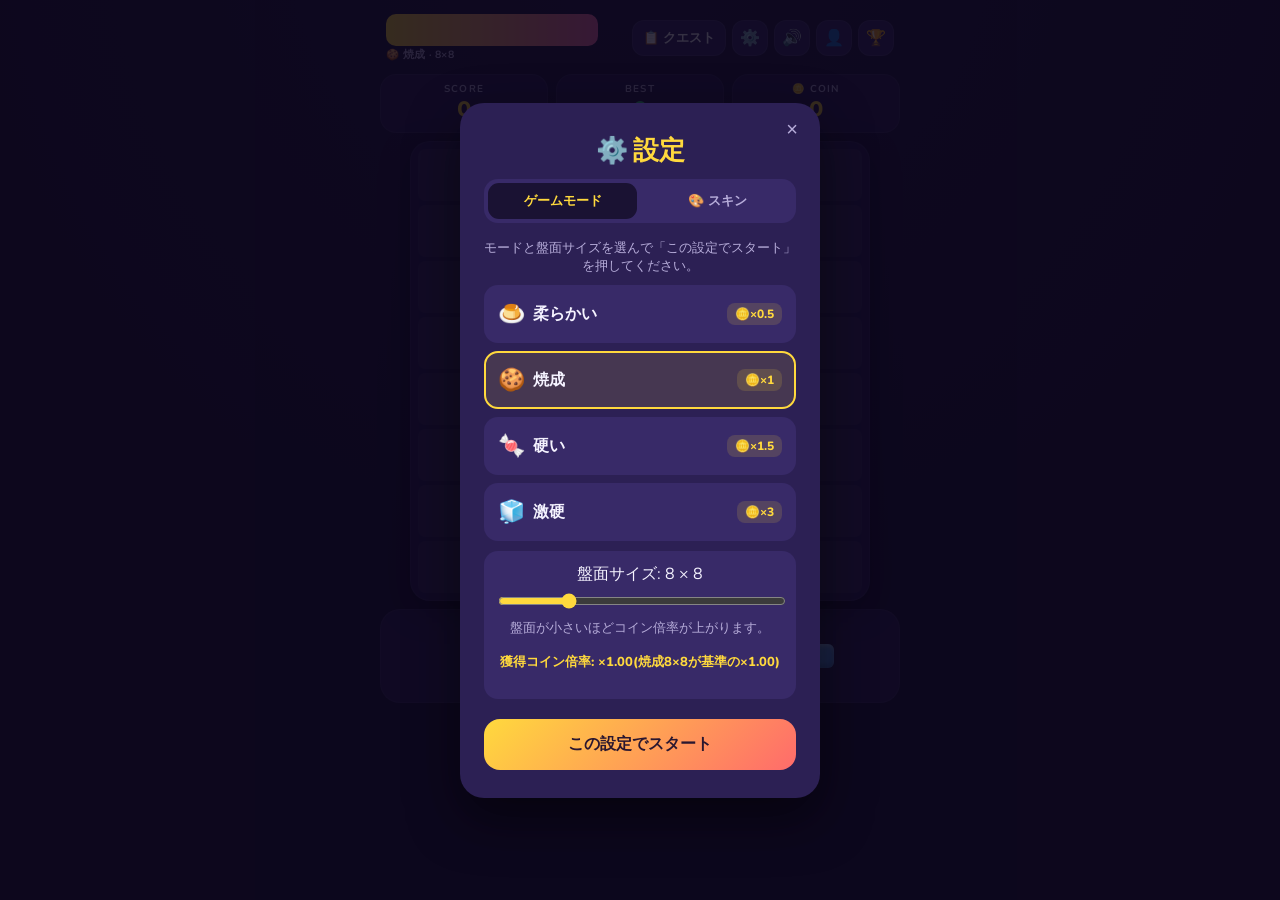
==== index.html @ 35b182c6 "Update index.html" ====
<!DOCTYPE html>
<html lang="ja">
<head>
<meta charset="UTF-8">
<meta name="viewport" content="width=device-width, initial-scale=1.0, maximum-scale=1.0, user-scalable=no, viewport-fit=cover">
<title>キャンディブラスト</title>
<link rel="preconnect" href="https://fonts.googleapis.com">
<link href="https://fonts.googleapis.com/css2?family=Baloo+2:wght@500;700;800&family=Nunito:wght@400;600;700;800&display=swap" rel="stylesheet">
<style>
  :root{
    --bg-deep:#1a1233; --bg-deep2:#241a45;
    --panel:#2c2054; --panel-light:#382a68;
    --gold:#FFD93D; --coral:#FF6B6B; --mint:#3DDC97;
    --blue:#4D96FF; --purple:#B18CFF; --pink:#FF6FB5; --lime:#C6E62D;
    --text:#F5F3FF; --text-dim:#B7ADDA;
  }
  *{box-sizing:border-box; -webkit-tap-highlight-color:transparent;}
  html,body{
    margin:0; padding:0; height:100%;
    background:radial-gradient(circle at 50% -10%, var(--bg-deep2), var(--bg-deep) 60%);
    font-family:'Nunito', sans-serif; color:var(--text);
    overflow:hidden; touch-action:none; user-select:none;
    touch-action: pan-x pan-y;
    -webkit-text-size-adjust: 100%;
  }
  img, canvas, video, iframe { max-width:100%; touch-action:none; }
  #app{ display:flex; flex-direction:column; align-items:center; height:100%; width:100%;
    padding: max(10px, env(safe-area-inset-top)) 12px max(10px, env(safe-area-inset-bottom)); gap:8px; }
  header{ width:100%; max-width:520px; display:flex; align-items:center; justify-content:space-between; padding:4px 6px; gap:8px; }
  /* ⭐ 戻るボタン縮小（クエストボタンと同じサイズ感） */
  .title{ 
    font-family:'Baloo 2', sans-serif; font-weight:800; font-size:clamp(14px, 3vw, 20px);
    background:linear-gradient(90deg, var(--gold), var(--pink)); 
    -webkit-background-clip:text; background-clip:text; color:transparent;
    cursor: pointer;
    padding: 2px 8px;
    border-radius: 10px;
    transition: background 0.2s ease;
    display: inline-flex;
    align-items: center;
    gap: 4px;
    line-height: 1.4;
  }
  .title:hover{ background:rgba(255,255,255,0.08); }
  .title::before{ content:"← "; font-size:0.8em; }
  .header-right{ display:flex; align-items:center; gap:6px; }
  .icon-btn{ width:36px;height:36px;border-radius:12px; background:var(--panel-light);
    border:1px solid rgba(255,255,255,0.08); display:flex;align-items:center;justify-content:center; font-size:16px; cursor:pointer; flex-shrink:0; }
  .pill-btn{ height:36px; border-radius:12px; background:var(--panel-light); border:1px solid rgba(255,255,255,0.08);
    display:flex; align-items:center; gap:5px; padding:0 10px; font-size:13px; font-weight:700; cursor:pointer; color:var(--text); white-space:nowrap; }

  .scoreboard{ width:100%; max-width:520px; display:flex; gap:8px; }
  .score-card{ flex:1; background:var(--panel); border-radius:16px; padding:7px 10px; text-align:center;
    border:1px solid rgba(255,255,255,0.06); }
  .score-card .label{ font-size:10px; letter-spacing:1.2px; color:var(--text-dim); font-weight:700; text-transform:uppercase; }
  .score-card .value{ font-family:'Baloo 2', sans-serif; font-size:clamp(18px,4.6vw,24px); font-weight:700; color:var(--gold); line-height:1.2; }
  .score-card.best .value{ color:var(--mint); }
  .score-card.coins .value{ color:var(--gold); }

  #board-wrap{ position:relative; width:min(90vw, 54vh, 460px); aspect-ratio:1/1; }
  #board{ position:relative; width:100%; height:100%; display:grid; grid-template-columns:repeat(8,1fr);
    grid-template-rows:repeat(8,1fr); gap:4px; background:var(--panel); border-radius:20px; padding:8px;
    box-shadow: 0 10px 30px rgba(0,0,0,0.35), inset 0 0 0 1px rgba(255,255,255,0.05); }
  .cell{ border-radius:7px; background:rgba(255,255,255,0.055); position:relative; transition:background 0.12s ease; }
  .cell.filled{ box-shadow: inset 0 3px 6px rgba(255,255,255,0.35), inset 0 -4px 8px rgba(0,0,0,0.25); }
  .cell.preview-ok{ background: rgba(61,220,151,0.35); }
  .cell.preview-bad{ background: rgba(255,107,107,0.35); }
  @keyframes popIn{ 0%{ transform:scale(0.5); opacity:0.4; } 60%{ transform:scale(1.08); opacity:1; } 100%{ transform:scale(1); } }
  .cell.just-placed{ animation:popIn 0.18s ease-out; }
  @keyframes clearFlash{ 0%{ filter:brightness(1); transform:scale(1); opacity:1; } 40%{ filter:brightness(2.2); transform:scale(1.12); }
    100%{ filter:brightness(2.2); transform:scale(0.2); opacity:0; } }
  .cell.clearing{ animation:clearFlash 0.38s ease-in forwards; z-index:5; }

  #tray{ width:100%; max-width:520px; display:flex; justify-content:space-between; align-items:center; gap:6px;
    background:var(--panel); border-radius:20px; padding:10px; min-height:90px; box-shadow: inset 0 0 0 1px rgba(255,255,255,0.05); }
  .tray-slot{ flex:1; display:flex; align-items:center; justify-content:center; min-height:74px; border-radius:14px; position:relative; }
  .tray-slot.dragging-source{ opacity:0.15; }
  .piece-grid{ display:grid; gap:3px; pointer-events:none; }
  .piece-cell{ border-radius:6px; box-shadow: inset 0 2px 4px rgba(255,255,255,0.4), inset 0 -3px 5px rgba(0,0,0,0.2); }
  .piece-cell.empty{ visibility:hidden; }

  #ghost{ position:fixed; left:0; top:0; display:grid; gap:4px; pointer-events:none; z-index:999;
    filter:drop-shadow(0 10px 16px rgba(0,0,0,0.45)); }
  .ghost-cell{ border-radius:7px; box-shadow: inset 0 3px 6px rgba(255,255,255,0.4), inset 0 -4px 8px rgba(0,0,0,0.25); }
  .ghost-cell.empty{ visibility:hidden; }

  .combo-text{ position:absolute; left:50%; top:38%; transform:translate(-50%,-50%) scale(0.4);
    font-family:'Baloo 2', sans-serif; font-weight:800; font-size:clamp(20px,6.5vw,34px); color:var(--gold);
    text-shadow:0 0 12px rgba(255,217,61,0.8), 0 3px 0 rgba(0,0,0,0.35); opacity:0; z-index:20; white-space:nowrap; pointer-events:none; text-align:center; }
  @keyframes comboPop{ 0%{ opacity:0; transform:translate(-50%,-50%) scale(0.4) rotate(-4deg); }
    25%{ opacity:1; transform:translate(-50%,-50%) scale(1.15) rotate(2deg); }
    70%{ opacity:1; transform:translate(-50%,-60%) scale(1.0) rotate(0deg); }
    100%{ opacity:0; transform:translate(-50%,-90%) scale(0.9) rotate(0deg); } }
  .combo-text.show{ animation:comboPop 0.9s ease-out forwards; }

  .coin-float{ position:fixed; font-family:'Baloo 2',sans-serif; font-weight:700; color:var(--gold); font-size:18px;
    z-index:40; pointer-events:none; text-shadow:0 2px 4px rgba(0,0,0,0.4); }
  @keyframes coinFloat{ 0%{ opacity:1; transform:translateY(0);} 100%{ opacity:0; transform:translateY(-46px);} }

  .confetti{ position:fixed; width:8px; height:8px; border-radius:2px; pointer-events:none; z-index:30; }
  @keyframes confettiBurst{ to{ transform: translate(var(--dx), var(--dy)) rotate(var(--rot)); opacity:0; } }

  #overlay, #modalOverlay{ position:fixed; inset:0; background:rgba(10,6,25,0.82); display:none; align-items:center; justify-content:center; z-index:200; padding:16px; }
  #overlay.show, #modalOverlay.show{ display:flex; }
  .panel-box{ background:var(--panel); border-radius:24px; padding:28px 24px; text-align:center; width:min(90vw, 360px);
    box-shadow:0 20px 50px rgba(0,0,0,0.5); max-height:88vh; overflow-y:auto; }
  .panel-box h2{ font-family:'Baloo 2', sans-serif; font-size:26px; margin:0 0 6px; color:var(--coral); }
  .panel-box .final-score{ font-family:'Baloo 2', sans-serif; font-size:40px; color:var(--gold); margin:8px 0; }
  .panel-box .sub{ color:var(--text-dim); font-size:13px; margin-bottom:16px; }
  .primary-btn{ background:linear-gradient(135deg, var(--gold), var(--coral)); border:none; border-radius:16px;
    padding:13px 26px; font-family:'Baloo 2', sans-serif; font-weight:700; font-size:16px; color:#2a1730; cursor:pointer; width:100%; margin-top:6px; }
  .ghost-btn{ background:transparent; border:1px solid rgba(255,255,255,0.15); border-radius:16px; padding:11px 20px;
    font-weight:700; font-size:14px; color:var(--text); cursor:pointer; width:100%; margin-top:8px; }

  .tab-row{ display:flex; gap:6px; margin-bottom:16px; background:var(--panel-light); border-radius:14px; padding:4px; flex-wrap:wrap; }
  .tab-btn{ flex:1; border:none; background:transparent; color:var(--text-dim); font-weight:700; font-size:13px;
    padding:9px 4px; border-radius:11px; cursor:pointer; min-width:50px; }
  .tab-btn.active{ background:var(--bg-deep); color:var(--gold); }
  .auth-form{ display:none; flex-direction:column; gap:10px; text-align:left; }
  .auth-form.active{ display:flex; }
  .auth-form label{ font-size:12px; color:var(--text-dim); font-weight:700; }
  .auth-form input{ width:100%; padding:11px 12px; border-radius:12px; border:1px solid rgba(255,255,255,0.12);
    background:var(--bg-deep2); color:var(--text); font-size:15px; font-family:'Nunito',sans-serif; }
  .auth-form input:focus{ outline:2px solid var(--gold); }
  .auth-msg{ font-size:12.5px; min-height:16px; margin-top:2px; }
  .auth-msg.error{ color:var(--coral); }
  .auth-msg.ok{ color:var(--mint); }
  .close-x{ position:absolute; top:14px; right:16px; font-size:20px; color:var(--text-dim); cursor:pointer; background:none; border:none; }

  .quest-item{ background:var(--panel-light); border-radius:14px; padding:12px; text-align:left; margin-bottom:10px; }
  .quest-item .qtitle{ font-weight:700; font-size:14px; margin-bottom:6px; }
  .quest-bar-bg{ background:rgba(255,255,255,0.1); border-radius:8px; height:8px; overflow:hidden; margin-bottom:8px; }
  .quest-bar-fill{ background:linear-gradient(90deg, var(--mint), var(--lime)); height:100%; border-radius:8px; transition:width 0.3s ease; }
  .quest-foot{ display:flex; justify-content:space-between; align-items:center; font-size:12px; color:var(--text-dim); }
  .claim-btn{ background:var(--gold); border:none; border-radius:10px; padding:6px 12px; font-weight:800; font-size:12px; color:#2a1730; cursor:pointer; }
  .claim-btn:disabled{ background:rgba(255,255,255,0.15); color:var(--text-dim); cursor:default; }

  .title-wrap{ display:flex; flex-direction:column; gap:1px; }
  .mode-badge{ font-size:10.5px; color:var(--text-dim); font-weight:700; letter-spacing:0.3px; }

  .mode-card{ background:var(--panel-light); border-radius:14px; padding:12px; margin-bottom:8px; text-align:left;
    cursor:pointer; border:2px solid transparent; transition:border-color 0.15s ease, background 0.15s ease; }
  .mode-card.selected{ border-color:var(--gold); background:rgba(255,217,61,0.12); }
  .mode-card-head{ display:flex; align-items:center; gap:8px; font-weight:800; font-size:16px; }
  .mode-emoji{ font-size:22px; }
  .coin-tag{ margin-left:auto; font-size:12px; font-weight:800; color:var(--gold); background:rgba(255,217,61,0.14);
    border-radius:8px; padding:3px 8px; }
  .size-row{ background:var(--panel-light); border-radius:14px; padding:12px; margin:10px 0 14px; }
  .size-row input[type=range]{ width:100%; accent-color:var(--gold); margin-top:6px; }
  .size-row input[type=range]:disabled{ opacity:0.4; }

  .skin-swatches{ display:flex; gap:5px; }
  .swatch{ width:20px; height:20px; border-radius:50%; box-shadow: inset 0 2px 3px rgba(255,255,255,0.4), inset 0 -2px 3px rgba(0,0,0,0.2); }

  .admin-setting-item {
    background: var(--panel-light);
    border-radius: 14px;
    padding: 12px;
    margin-bottom: 10px;
    text-align: left;
  }
  .admin-setting-item .label-row {
    display: flex;
    justify-content: space-between;
    align-items: center;
    margin-bottom: 6px;
  }
  .admin-setting-item .label-row span {
    font-weight: 700;
    font-size: 14px;
  }
  .admin-setting-item input[type="number"] {
    width: 100%;
    padding: 8px 12px;
    border-radius: 10px;
    border: 1px solid rgba(255,255,255,0.12);
    background: var(--bg-deep2);
    color: var(--text);
    font-size: 15px;
    font-family: 'Nunito', sans-serif;
    margin-bottom: 6px;
  }
  .admin-setting-item input[type="number"]:focus {
    outline: 2px solid var(--gold);
  }
  .admin-setting-item input[type="text"] {
    width: 100%;
    padding: 8px 12px;
    border-radius: 10px;
    border: 1px solid rgba(255,255,255,0.12);
    background: var(--bg-deep2);
    color: var(--text);
    font-size: 14px;
    font-family: 'Nunito', sans-serif;
    margin-bottom: 6px;
  }
  .admin-setting-item input[type="text"]:focus {
    outline: 2px solid var(--gold);
  }
  .toggle-switch {
    position: relative;
    width: 48px;
    height: 28px;
    background: rgba(255,255,255,0.15);
    border-radius: 14px;
    cursor: pointer;
    transition: background 0.3s ease;
    flex-shrink: 0;
  }
  .toggle-switch.active {
    background: var(--gold);
  }
  .toggle-switch .knob {
    position: absolute;
    top: 3px;
    left: 3px;
    width: 22px;
    height: 22px;
    background: white;
    border-radius: 50%;
    transition: transform 0.3s ease;
    box-shadow: 0 2px 4px rgba(0,0,0,0.3);
  }
  .toggle-switch.active .knob {
    transform: translateX(20px);
  }
  .block-grid-preview {
    display: grid;
    gap: 2px;
    margin-top: 4px;
  }
  .block-grid-preview .block-cell {
    aspect-ratio: 1/1;
    border-radius: 3px;
    background: var(--gold);
  }
  .block-grid-preview .block-cell.empty {
    background: transparent;
  }
  .cmd-output {
    background: var(--bg-deep2);
    border-radius: 10px;
    padding: 10px;
    margin-top: 6px;
    font-size: 13px;
    max-height: 120px;
    overflow-y: auto;
    white-space: pre-wrap;
    color: var(--text-dim);
    border: 1px solid rgba(255,255,255,0.05);
  }
  .cmd-output .success { color: var(--mint); }
  .cmd-output .error { color: var(--coral); }
  .cmd-output .info { color: var(--gold); }
  .ranking-tab-content { display: none; }
  .ranking-tab-content.active { display: block; }
</style>
</head>
<body>
<div id="app">
  <header>
    <div class="title-wrap">
      <div class="title" id="backButton">キャンディブラスト</div>
      <div class="mode-badge" id="modeBadge"></div>
    </div>
    <div class="header-right">
      <div class="pill-btn" id="questBtn">📋 クエスト</div>
      <div class="icon-btn" id="settingsBtn" title="モード・スキン設定">⚙️</div>
      <div class="icon-btn" id="soundBtn">🔊</div>
      <div class="icon-btn" id="accountBtn">👤</div>
      <div class="icon-btn" id="rankingBtn" title="ランキング">🏆</div>
      <div class="icon-btn" id="adminPanelBtn" title="管理者パネル" style="display:none;">🔧</div>
    </div>
  </header>

  <div class="scoreboard">
    <div class="score-card"><div class="label">score</div><div class="value" id="scoreVal">0</div></div>
    <div class="score-card best"><div class="label">best</div><div class="value" id="bestVal">0</div></div>
    <div class="score-card coins"><div class="label">🪙 coin</div><div class="value" id="coinVal">0</div></div>
  </div>

  <div id="board-wrap">
    <div id="board"></div>
    <div class="combo-text" id="comboText"></div>
  </div>

  <div id="tray"></div>
</div>

<div id="ghost" style="display:none;"></div>

<div id="overlay">
  <div class="panel-box">
    <h2>🔥 ゲームオーバー</h2>
    <div class="final-score" id="finalScore">0</div>
    <div class="sub" id="newBestNote">お疲れさまでした！</div>
    <div class="sub" id="coinEarnedNote" style="color:var(--gold); font-weight:700;"></div>
    <button class="primary-btn" id="restartBtn">もう一度</button>
  </div>
</div>

<div id="modalOverlay">
  <div class="panel-box" id="modalBox" style="position:relative;">
    <button class="close-x" id="modalClose">×</button>
    <div id="modalContent"></div>
  </div>
</div>

<script>
(function(){
  // ===================== 設定 =====================
  const API_BASE_URL = 'https://candyblast-server.onrender.com';

  // ===================== ズーム無効化 =====================
  document.addEventListener('gesturestart', function(e) { e.preventDefault(); });
  document.addEventListener('gesturechange', function(e) { e.preventDefault(); });
  document.addEventListener('gestureend', function(e) { e.preventDefault(); });

  // ===================== 戻るボタン（サイズはCSSで調整済み） =====================
  document.getElementById('backButton').addEventListener('click', function(e) {
    e.preventDefault();
    if (confirm('本当に戻りますか？\nゲームの進行は保存されません。')) {
      window.location.href = 'https://my-link-portal.onrender.com';
    }
  });

  // ===================== ゲーム本体 =====================
  let SIZE = 8;
  const COLORS = [
    {bg:'linear-gradient(135deg,#FF8B8B,#FF6B6B)'},
    {bg:'linear-gradient(135deg,#5FE3B3,#3DDC97)'},
    {bg:'linear-gradient(135deg,#6FB0FF,#4D96FF)'},
    {bg:'linear-gradient(135deg,#C9A8FF,#B18CFF)'},
    {bg:'linear-gradient(135deg,#FF95C9,#FF6FB5)'},
    {bg:'linear-gradient(135deg,#E1F065,#C6E62D)'},
    {bg:'linear-gradient(135deg,#FFE270,#FFD93D)'}
  ];

  const MODES = {
    soft:    { label:'柔らかい', emoji:'🍮' },
    baked:   { label:'焼成',     emoji:'🍪' },
    hard:    { label:'硬い',     emoji:'🍬' },
    extreme: { label:'激硬',     emoji:'🧊' }
  };
  let currentMode = 'baked';

  const MODE_COIN_MULT = { soft:0.5, baked:1.0, hard:1.5, extreme:3.0 };
  function sizeCoinMult(size){ return 8 / size; }
  function coinMultiplier(mode, size){
    const m = mode || currentMode, s = (m==='extreme') ? 8 : (size || SIZE);
    return MODE_COIN_MULT[m] * sizeCoinMult(s);
  }

  // ===================== スキン =====================
  const SKINS = [
    { id:'default', name:'ミッドナイトキャンディ', price:0, desc:'定番のパープル×ゴールドの夜空テーマ。',
      vars:{ '--bg-deep':'#1a1233','--bg-deep2':'#241a45','--panel':'#2c2054','--panel-light':'#382a68',
        '--gold':'#FFD93D','--coral':'#FF6B6B','--mint':'#3DDC97','--blue':'#4D96FF','--purple':'#B18CFF',
        '--pink':'#FF6FB5','--lime':'#C6E62D','--text':'#F5F3FF','--text-dim':'#B7ADDA' },
      titleGrad:'linear-gradient(90deg, #FFD93D, #FF6FB5)',
      colors:[
        {bg:'linear-gradient(135deg,#FF8B8B,#FF6B6B)'},{bg:'linear-gradient(135deg,#5FE3B3,#3DDC97)'},
        {bg:'linear-gradient(135deg,#6FB0FF,#4D96FF)'},{bg:'linear-gradient(135deg,#C9A8FF,#B18CFF)'},
        {bg:'linear-gradient(135deg,#FF95C9,#FF6FB5)'},{bg:'linear-gradient(135deg,#E1F065,#C6E62D)'},
        {bg:'linear-gradient(135deg,#FFE270,#FFD93D)'}
      ] },
    { id:'sunset', name:'サンセットソーダ', price:150, desc:'夕焼けとクリームソーダの暖色パレット。',
      vars:{ '--bg-deep':'#2b1024','--bg-deep2':'#4a1730','--panel':'#5c2038','--panel-light':'#742a44',
        '--gold':'#FFB74D','--coral':'#FF6B4A','--mint':'#FFD97D','--blue':'#FF8F6B','--purple':'#FF9AA8',
        '--pink':'#FF5E8E','--lime':'#FFDD6B','--text':'#FFF3E8','--text-dim':'#E3AFAF' },
      titleGrad:'linear-gradient(90deg,#FFB74D,#FF5E8E)',
      colors:[
        {bg:'linear-gradient(135deg,#FFB199,#FF7B54)'},{bg:'linear-gradient(135deg,#FFD97D,#FFB74D)'},
        {bg:'linear-gradient(135deg,#FF9AA8,#FF5E8E)'},{bg:'linear-gradient(135deg,#FFCF6B,#FF9A3C)'},
        {bg:'linear-gradient(135deg,#FF8AAE,#E8497A)'},{bg:'linear-gradient(135deg,#FFE29A,#FFC15E)'},
        {bg:'linear-gradient(135deg,#FF7E67,#E8503A)'}
      ] },
    { id:'ocean', name:'ディープオーシャン', price:200, desc:'深海の静けさをまとったブルー×ティール。',
      vars:{ '--bg-deep':'#07161f','--bg-deep2':'#0c2733','--panel':'#123444','--panel-light':'#1a4557',
        '--gold':'#4DE0E0','--coral':'#FF8A65','--mint':'#3DDCC0','--blue':'#4DA6FF','--purple':'#6FA8DC',
        '--pink':'#5FC9E8','--lime':'#7FE0C6','--text':'#EAFBFF','--text-dim':'#8FC4D6' },
      titleGrad:'linear-gradient(90deg,#4DE0E0,#4DA6FF)',
      colors:[
        {bg:'linear-gradient(135deg,#6FE3D8,#3DDCC0)'},{bg:'linear-gradient(135deg,#6FB0FF,#3E7EDB)'},
        {bg:'linear-gradient(135deg,#7FE0C6,#39B893)'},{bg:'linear-gradient(135deg,#8FD3FF,#4DA6FF)'},
        {bg:'linear-gradient(135deg,#5FC9E8,#2E9BC2)'},{bg:'linear-gradient(135deg,#4DE0E0,#20B2B2)'},
        {bg:'linear-gradient(135deg,#A0F0E6,#5FD6C4)'}
      ] },
    { id:'neon', name:'ネオンナイト', price:300, desc:'漆黒に浮かぶ蛍光カラーのサイバーテーマ。',
      vars:{ '--bg-deep':'#08060f','--bg-deep2':'#120a24','--panel':'#1c1030','--panel-light':'#28163f',
        '--gold':'#F5FF3D','--coral':'#FF3DBB','--mint':'#3DFFD5','--blue':'#3DAFFF','--purple':'#B93DFF',
        '--pink':'#FF3DBB','--lime':'#C6FF3D','--text':'#F2F0FF','--text-dim':'#9C8FCC' },
      titleGrad:'linear-gradient(90deg,#F5FF3D,#FF3DBB)',
      colors:[
        {bg:'linear-gradient(135deg,#FF6DD9,#FF3DBB)'},{bg:'linear-gradient(135deg,#5DFFE0,#3DFFD5)'},
        {bg:'linear-gradient(135deg,#6DC3FF,#3DAFFF)'},{bg:'linear-gradient(135deg,#CE7DFF,#B93DFF)'},
        {bg:'linear-gradient(135deg,#FF7DCF,#FF3DBB)'},{bg:'linear-gradient(135deg,#E0FF6D,#C6FF3D)'},
        {bg:'linear-gradient(135deg,#FBFF6D,#F5FF3D)'}
      ] },
    { id:'sakura', name:'さくらパステル', price:250, desc:'春の花びらのようなやわらかいピンク×白。',
      vars:{ '--bg-deep':'#2a1a22','--bg-deep2':'#3d2530','--panel':'#4a2c3a','--panel-light':'#5c3849',
        '--gold':'#FFC1CC','--coral':'#FF9EB5','--mint':'#C8F0DD','--blue':'#B8D8F0','--purple':'#D9C1EA',
        '--pink':'#FFB3D1','--lime':'#E8F0B8','--text':'#FFF6F8','--text-dim':'#D9AFC0' },
      titleGrad:'linear-gradient(90deg,#FFC1CC,#D9C1EA)',
      colors:[
        {bg:'linear-gradient(135deg,#FFD1DC,#FF9EB5)'},{bg:'linear-gradient(135deg,#D6F5E3,#C8F0DD)'},
        {bg:'linear-gradient(135deg,#D2E7FA,#B8D8F0)'},{bg:'linear-gradient(135deg,#E9D8F5,#D9C1EA)'},
        {bg:'linear-gradient(135deg,#FFC7E0,#FFB3D1)'},{bg:'linear-gradient(135deg,#F1F5C6,#E8F0B8)'},
        {bg:'linear-gradient(135deg,#FFE3EA,#FFC1CC)'}
      ] },
    { id:'goldlux', name:'ゴールドラグジュアリー', price:500, desc:'漆黒とゴールドの高級ジュエリーテーマ。',
      vars:{ '--bg-deep':'#0a0a0a','--bg-deep2':'#161412','--panel':'#211c16','--panel-light':'#332b1f',
        '--gold':'#F5D57A','--coral':'#E8A33D','--mint':'#D4B26A','--blue':'#C9A24A','--purple':'#B8934A',
        '--pink':'#F0C97A','--lime':'#E0C05A','--text':'#FBF3E0','--text-dim':'#B8A582' },
      titleGrad:'linear-gradient(90deg,#F5D57A,#E8A33D)',
      colors:[
        {bg:'linear-gradient(135deg,#F5D57A,#D4A94A)'},{bg:'linear-gradient(135deg,#F0C060,#D89B2E)'},
        {bg:'linear-gradient(135deg,#E8B84A,#C79430)'},{bg:'linear-gradient(135deg,#F5E0A0,#E0BA5A)'},
        {bg:'linear-gradient(135deg,#D9A94E,#B8873A)'},{bg:'linear-gradient(135deg,#F0D890,#DDB758)'},
        {bg:'linear-gradient(135deg,#EFCB74,#C99A3E)'}
      ] }
  ];
  let ownedSkins = ['default'];
  let equippedSkin = 'default';

  const SHAPES = [
    [[0,0]],[[0,0]],
    [[0,0],[0,1]],[[0,0],[0,1]],
    [[0,0],[1,0]],[[0,0],[1,0]],
    [[0,0],[0,1],[0,2]],[[0,0],[1,0],[2,0]],
    [[0,0],[1,0],[1,1]],[[0,0],[0,1],[1,0]],[[0,0],[0,1],[1,1]],[[0,1],[1,0],[1,1]],
    [[0,0],[0,1],[0,2],[0,3]],[[0,0],[1,0],[2,0],[3,0]],
    [[0,0],[0,1],[1,0],[1,1]],[[0,0],[0,1],[1,0],[1,1]],
    [[0,0],[0,1],[0,2],[1,1]],[[1,0],[1,1],[1,2],[0,1]],
    [[0,0],[1,0],[2,0],[1,1]],[[0,1],[1,1],[2,1],[1,0]],
    [[0,0],[1,0],[2,0],[2,1]],[[0,1],[1,1],[2,1],[2,0]],
    [[0,1],[0,2],[1,0],[1,1]],[[0,0],[0,1],[1,1],[1,2]],
    [[0,1],[1,0],[1,1],[1,2],[2,1]],
    [[0,0],[0,1],[0,2],[0,3],[0,4]],[[0,0],[1,0],[2,0],[3,0],[4,0]],
    [[0,0],[0,1],[0,2],[1,0],[1,1],[1,2],[2,0],[2,1],[2,2]]
  ];

  const boardEl = document.getElementById('board');
  const trayEl = document.getElementById('tray');
  const ghostEl = document.getElementById('ghost');
  const scoreValEl = document.getElementById('scoreVal');
  const bestValEl = document.getElementById('bestVal');
  const coinValEl = document.getElementById('coinVal');
  const comboTextEl = document.getElementById('comboText');
  const overlayEl = document.getElementById('overlay');
  const finalScoreEl = document.getElementById('finalScore');
  const newBestNoteEl = document.getElementById('newBestNote');
  const coinEarnedNoteEl = document.getElementById('coinEarnedNote');
  const restartBtn = document.getElementById('restartBtn');
  const soundBtn = document.getElementById('soundBtn');
  const questBtn = document.getElementById('questBtn');
  const settingsBtn = document.getElementById('settingsBtn');
  const modeBadgeEl = document.getElementById('modeBadge');
  const accountBtn = document.getElementById('accountBtn');
  const rankingBtn = document.getElementById('rankingBtn');
  const adminPanelBtn = document.getElementById('adminPanelBtn');
  const modalOverlay = document.getElementById('modalOverlay');
  const modalContent = document.getElementById('modalContent');
  const modalClose = document.getElementById('modalClose');

  let board = [], cellEls = [], tray = [];
  let score = 0, best = 0, coins = 0, streak = 0, noClearStreak = 0;
  let soundOn = true;
  let dragState = null;

  let adminDisabledBlocks = [];
  let adminSafetyMode = false;

  const DAILY_STATS_DEFAULT = { linesCleared:0, piecesPlaced:0, combos:0, gamesPlayed:0, scoreEarned:0,
    bestSingleGameScore:0, tripleClearCount:0, maxComboStreak:0, hardModeGamesPlayed:0, maxNoClearStreak:0, bigPiecesPlaced:0 };
  let dailyStats = { date:'', ...DAILY_STATS_DEFAULT };
  let quests = [];

  let pendingMode = currentMode, pendingSize = SIZE;
  let authToken = null;
  let currentUserId = null;

  const STORAGE_BEST = 'candyblast-highscore';
  const STORAGE_COINS = 'candyblast-coins';
  const STORAGE_QUESTS = 'candyblast-quests-v1';
  const STORAGE_SETTINGS = 'candyblast-settings-v1';
  const STORAGE_SKINS = 'candyblast-skins-v1';

  // ===================== ランキング用（モード別） =====================
  const RANKING_MODES = ['baked', 'hard', 'extreme', 'soft'];
  const RANKING_MODE_LABELS = {
    baked: '🍪 焼成',
    hard: '🍬 硬い',
    extreme: '🧊 激硬',
    soft: '🍮 柔らかい'
  };
  let currentRankingMode = 'baked';

  function boardIndex(r,c){ return r*SIZE+c; }
  function todayKey(){ return new Date().toISOString().slice(0,10); }

  // ===================== ボード初期化 =====================
  function initBoard(){
    boardEl.innerHTML = ''; board = []; cellEls = [];
    const gap = SIZE<=8 ? 4 : (SIZE<=12 ? 3 : 2);
    const radius = SIZE<=8 ? 7 : (SIZE<=12 ? 5 : 3);
    boardEl.style.gridTemplateColumns = `repeat(${SIZE},1fr)`;
    boardEl.style.gridTemplateRows = `repeat(${SIZE},1fr)`;
    boardEl.style.gap = gap+'px';
    for(let r=0;r<SIZE;r++){
      for(let c=0;c<SIZE;c++){
        const cell = document.createElement('div');
        cell.className = 'cell';
        cell.style.borderRadius = radius+'px';
        boardEl.appendChild(cell);
        cellEls.push(cell);
        board.push({filled:false, colorIdx:-1});
      }
    }
  }

  function updateModeBadge(){
    const m = MODES[currentMode];
    if(m) modeBadgeEl.textContent = `${m.emoji} ${m.label} · ${SIZE}×${SIZE}`;
  }

  function applyMode(mode, size){
    currentMode = MODES[mode] ? mode : 'baked';
    SIZE = (currentMode==='extreme') ? 8 : Math.min(18, Math.max(5, size||8));
    saveSettings();
    updateModeBadge();
    overlayEl.classList.remove('show');
    score = 0; streak = 0; noClearStreak = 0;
    updateScoreUI();
    initBoard();
    fillTray();
  }

  function randomShapeColor(shape){
    return { shape, colorIdx: Math.floor(Math.random()*COLORS.length), used:false };
  }

  function boardFullnessRatio(){
    let filled = 0;
    for(let i=0;i<board.length;i++) if(board[i].filled) filled++;
    return filled / board.length;
  }

  function countValidPlacements(shape, pool){
    const shapes = pool || SHAPES;
    let count = 0;
    for(let r=0;r<SIZE;r++){
      for(let c=0;c<SIZE;c++){
        if(canPlaceAt(shape, r, c)) count++;
      }
    }
    return count;
  }

  function pickAdaptiveShape(aggressive, pool){
    const shapes = pool || SHAPES;
    const fullness = boardFullnessRatio();
    const threshold = aggressive ? 0.12 : 0.4;
    const maxBias = aggressive ? 6.0 : 3.2;
    const biasPower = fullness < threshold ? (aggressive ? 1.4 : 0) : ((fullness - threshold) / (1 - threshold)) * maxBias;
    if(biasPower <= 0) return shapes[Math.floor(Math.random()*shapes.length)];
    let totalWeight = 0;
    const weights = shapes.map(shape=>{
      const validCount = countValidPlacements(shape, shapes);
      const sizeBonus = 1 / shape.length;
      const weight = Math.pow(validCount + 0.05, biasPower) * (1 + sizeBonus);
      totalWeight += weight;
      return weight;
    });
    let r = Math.random() * totalWeight;
    for(let i=0;i<shapes.length;i++){
      r -= weights[i];
      if(r <= 0) return shapes[i];
    }
    return shapes[shapes.length-1];
  }

  function pickWeightedBigShape(pool){
    const shapes = pool || SHAPES;
    let totalWeight = 0;
    const weights = shapes.map(shape=>{
      const w = Math.pow(shape.length, 2.2);
      totalWeight += w;
      return w;
    });
    let r = Math.random() * totalWeight;
    for(let i=0;i<shapes.length;i++){
      r -= weights[i];
      if(r <= 0) return shapes[i];
    }
    return shapes[shapes.length-1];
  }

  function pickShapeForMode(pool){
    const shapes = pool || SHAPES;
    if(currentMode==='soft') return pickAdaptiveShape(true, shapes);
    if(currentMode==='hard') return shapes[Math.floor(Math.random()*shapes.length)];
    if(currentMode==='extreme') return pickWeightedBigShape(shapes);
    return pickAdaptiveShape(false, shapes);
  }

  function ensurePlayable(){
    if(currentMode==='hard' || currentMode==='extreme') return;
    if(currentMode==='soft'){
      tray.forEach((p,i)=>{
        if(p.used || anyValidPlacement(p.shape)) return;
        let bestShape = null, bestCount = -1;
        SHAPES.forEach(shape=>{
          const c = countValidPlacements(shape);
          if(c > bestCount){ bestCount = c; bestShape = shape; }
        });
        if(bestShape && bestCount > 0) tray[i] = randomShapeColor(bestShape);
      });
      return;
    }
    const anyFits = tray.some(p => !p.used && anyValidPlacement(p.shape));
    if(anyFits) return;
    let bestShape = null, bestCount = -1;
    SHAPES.forEach(shape=>{
      const c = countValidPlacements(shape);
      if(c > bestCount){ bestCount = c; bestShape = shape; }
    });
    if(bestShape && bestCount > 0) tray[0] = randomShapeColor(bestShape);
  }

  // ===================== fillTray（ブロックオンオフ対応） =====================
  function fillTray(){
    let availableShapes = SHAPES;
    if (currentUserId === 'admin' && adminDisabledBlocks.length > 0) {
      availableShapes = SHAPES.filter((_, idx) => !adminDisabledBlocks.includes(idx));
      if (availableShapes.length === 0) availableShapes = SHAPES;
    }
    tray = [
      randomShapeColor(pickShapeForMode(availableShapes)),
      randomShapeColor(pickShapeForMode(availableShapes)),
      randomShapeColor(pickShapeForMode(availableShapes))
    ];
    ensurePlayable();
    renderTray();
    setTimeout(checkGameOver, 50);
  }

  function shapeBounds(shape){
    let maxR=0, maxC=0;
    shape.forEach(([r,c])=>{ maxR=Math.max(maxR,r); maxC=Math.max(maxC,c); });
    return {rows:maxR+1, cols:maxC+1};
  }

  function renderTray(){
    trayEl.innerHTML = '';
    tray.forEach((piece, idx)=>{
      const slot = document.createElement('div');
      slot.className = 'tray-slot';
      slot.dataset.idx = idx;
      if(!piece.used){
        const {rows, cols} = shapeBounds(piece.shape);
        const cellPx = Math.max(14, Math.min(24, Math.floor(68/Math.max(rows,cols))));
        const grid = document.createElement('div');
        grid.className = 'piece-grid';
        grid.style.gridTemplateColumns = `repeat(${cols}, ${cellPx}px)`;
        grid.style.gridTemplateRows = `repeat(${rows}, ${cellPx}px)`;
        for(let r=0;r<rows;r++){
          for(let c=0;c<cols;c++){
            const filled = piece.shape.some(([sr,sc])=>sr===r&&sc===c);
            const cd = document.createElement('div');
            cd.className = 'piece-cell' + (filled?'':' empty');
            if(filled) cd.style.background = COLORS[piece.colorIdx].bg;
            grid.appendChild(cd);
          }
        }
        slot.appendChild(grid);
        slot.addEventListener('pointerdown', (e)=>startDrag(e, idx));
      }
      trayEl.appendChild(slot);
    });
  }

  function canPlaceAt(shape, baseR, baseC){
    for(const [dr,dc] of shape){
      const r = baseR+dr, c = baseC+dc;
      if(r<0||r>=SIZE||c<0||c>=SIZE) return false;
      if(board[boardIndex(r,c)].filled) return false;
    }
    return true;
  }
  function anyValidPlacement(shape){
    for(let r=0;r<SIZE;r++) for(let c=0;c<SIZE;c++) if(canPlaceAt(shape,r,c)) return true;
    return false;
  }
  function checkGameOver(){
    if (currentUserId === 'admin' && adminSafetyMode) {
      if (tray.every(p => p.used)) fillTray();
      return;
    }
    const remaining = tray.filter(p=>!p.used);
    const stillPossible = remaining.some(p=>anyValidPlacement(p.shape));
    if(!stillPossible && remaining.length>0) endGame();
  }

  // ===================== ドラッグ操作 =====================
  function startDrag(e, trayIdx){
    e.preventDefault();
    unlockAudio();
    const piece = tray[trayIdx];
    if(!piece || piece.used) return;
    const boardRect = boardEl.getBoundingClientRect();
    const cellSize = (boardRect.width - 16) / SIZE;
    const {rows, cols} = shapeBounds(piece.shape);
    dragState = { trayIdx, piece, cellSize, boardRect, grabDX: cellSize*0.5, grabDY: cellSize*0.5 + 46, lastValid:false, lastR:-1, lastC:-1 };
    const slot = trayEl.querySelector(`.tray-slot[data-idx="${trayIdx}"]`);
    if(slot) slot.classList.add('dragging-source');
    ghostEl.innerHTML = '';
    ghostEl.style.gridTemplateColumns = `repeat(${cols}, ${cellSize}px)`;
    ghostEl.style.gridTemplateRows = `repeat(${rows}, ${cellSize}px)`;
    for(let r=0;r<rows;r++){
      for(let c=0;c<cols;c++){
        const filled = piece.shape.some(([sr,sc])=>sr===r&&sc===c);
        const gd = document.createElement('div');
        gd.className = 'ghost-cell' + (filled?'':' empty');
        if(filled) gd.style.background = COLORS[piece.colorIdx].bg;
        ghostEl.appendChild(gd);
      }
    }
    ghostEl.style.display = 'grid';
    updateGhostPosition(e.clientX, e.clientY);
    document.addEventListener('pointermove', onDragMove);
    document.addEventListener('pointerup', onDragEnd);
  }

  function updateGhostPosition(x,y){
    ghostEl.style.left = (x - dragState.grabDX) + 'px';
    ghostEl.style.top = (y - dragState.grabDY) + 'px';
  }

  function onDragMove(e){
    if(!dragState) return;
    updateGhostPosition(e.clientX, e.clientY);
    const rect = dragState.boardRect, cs = dragState.cellSize;
    const relX = (e.clientX - dragState.grabDX) - (rect.left+8);
    const relY = (e.clientY - dragState.grabDY) - (rect.top+8);
    const baseC = Math.round(relX / cs), baseR = Math.round(relY / cs);
    const valid = canPlaceAt(dragState.piece.shape, baseR, baseC);
    clearPreview();
    dragState.piece.shape.forEach(([dr,dc])=>{
      const r=baseR+dr, c=baseC+dc;
      if(r>=0&&r<SIZE&&c>=0&&c<SIZE) cellEls[boardIndex(r,c)].classList.add(valid?'preview-ok':'preview-bad');
    });
    dragState.lastValid = valid; dragState.lastR = baseR; dragState.lastC = baseC;
  }
  function clearPreview(){ cellEls.forEach(cell=>cell.classList.remove('preview-ok','preview-bad')); }

  function onDragEnd(e){
    document.removeEventListener('pointermove', onDragMove);
    document.removeEventListener('pointerup', onDragEnd);
    if(!dragState) return;
    const {piece, trayIdx, lastValid, lastR, lastC} = dragState;
    clearPreview();
    ghostEl.style.display = 'none';
    const slot = trayEl.querySelector(`.tray-slot[data-idx="${trayIdx}"]`);
    if(slot) slot.classList.remove('dragging-source');
    if(lastValid) commitPlacement(piece, lastR, lastC, trayIdx);
    dragState = null;
  }

  function commitPlacement(piece, baseR, baseC, trayIdx){
    piece.shape.forEach(([dr,dc])=>{
      const r=baseR+dr, c=baseC+dc, idx = boardIndex(r,c);
      board[idx] = {filled:true, colorIdx:piece.colorIdx};
      const cellEl = cellEls[idx];
      cellEl.className = 'cell filled just-placed';
      cellEl.style.background = COLORS[piece.colorIdx].bg;
    });
    playSound('place');
    addScore(piece.shape.length);
    dailyStats.piecesPlaced += 1;
    if(piece.shape.length >= 5) dailyStats.bigPiecesPlaced = (dailyStats.bigPiecesPlaced||0) + 1;
    tray[trayIdx].used = true;
    renderTray();
    setTimeout(()=>{ resolveLines(); }, 80);
  }

  function resolveLines(){
    const fullRows = [], fullCols = [];
    for(let r=0;r<SIZE;r++){ let full=true; for(let c=0;c<SIZE;c++) if(!board[boardIndex(r,c)].filled){ full=false; break; } if(full) fullRows.push(r); }
    for(let c=0;c<SIZE;c++){ let full=true; for(let r=0;r<SIZE;r++) if(!board[boardIndex(r,c)].filled){ full=false; break; } if(full) fullCols.push(c); }
    const linesCleared = fullRows.length + fullCols.length;
    if(linesCleared>0){
      streak++;
      noClearStreak = 0;
      dailyStats.linesCleared += linesCleared;
      dailyStats.maxComboStreak = Math.max(dailyStats.maxComboStreak||0, streak);
      if(linesCleared>=2) dailyStats.combos += 1;
      if(linesCleared>=3) dailyStats.tripleClearCount = (dailyStats.tripleClearCount||0) + 1;
      const cellsToClear = new Set();
      fullRows.forEach(r=>{ for(let c=0;c<SIZE;c++) cellsToClear.add(boardIndex(r,c)); });
      fullCols.forEach(c=>{ for(let r=0;r<SIZE;r++) cellsToClear.add(boardIndex(r,c)); });
      cellsToClear.forEach(idx=>{ cellEls[idx].classList.add('clearing'); spawnConfetti(cellEls[idx]); });
      playSound('clear');
      const lineScore = linesCleared*10*linesCleared;
      const streakBonus = streak>1 ? streak*5 : 0;
      addScore(lineScore + streakBonus);
      showCombo(linesCleared, streak);
      updateQuestProgress();
      setTimeout(()=>{
        cellsToClear.forEach(idx=>{ board[idx] = {filled:false, colorIdx:-1}; cellEls[idx].className='cell'; cellEls[idx].style.background=''; });
        if(tray.every(p=>p.used)) fillTray(); else checkGameOver();
      }, 360);
    } else {
      streak = 0;
      noClearStreak++;
      dailyStats.maxNoClearStreak = Math.max(dailyStats.maxNoClearStreak||0, noClearStreak);
      if(tray.every(p=>p.used)) fillTray(); else checkGameOver();
    }
  }

  function showCombo(linesCleared, streakVal){
    if(linesCleared<2 && streakVal<2) return;
    let msg = '';
    if(linesCleared>=2) msg = `COMBO x${linesCleared}!`;
    if(streakVal>=2) msg += (msg?'  ':'') + `🔥x${streakVal}`;
    comboTextEl.textContent = msg;
    comboTextEl.classList.remove('show'); void comboTextEl.offsetWidth; comboTextEl.classList.add('show');
  }

  function spawnConfetti(cellEl){
    const rect = cellEl.getBoundingClientRect();
    const cx = rect.left+rect.width/2, cy = rect.top+rect.height/2;
    for(let i=0;i<5;i++){
      const p = document.createElement('div');
      p.className='confetti';
      p.style.background = COLORS[Math.floor(Math.random()*COLORS.length)].bg;
      p.style.left=cx+'px'; p.style.top=cy+'px';
      const angle=Math.random()*Math.PI*2, dist=40+Math.random()*50;
      p.style.setProperty('--dx', Math.cos(angle)*dist+'px');
      p.style.setProperty('--dy', Math.sin(angle)*dist+'px');
      p.style.setProperty('--rot', (Math.random()*360)+'deg');
      p.style.animation='confettiBurst 0.55s ease-out forwards';
      document.body.appendChild(p);
      setTimeout(()=>p.remove(),600);
    }
  }

  function floatCoin(amount){
    const rect = boardEl.getBoundingClientRect();
    const el = document.createElement('div');
    el.className='coin-float';
    el.textContent = `+${amount}🪙`;
    el.style.left = (rect.left+rect.width/2-20)+'px';
    el.style.top = (rect.top+rect.height/2)+'px';
    el.style.animation='coinFloat 0.9s ease-out forwards';
    document.body.appendChild(el);
    setTimeout(()=>el.remove(),950);
  }

  function addScore(amount){
    score += amount;
    dailyStats.scoreEarned += amount;
    dailyStats.bestSingleGameScore = Math.max(dailyStats.bestSingleGameScore||0, score);
    updateScoreUI();
  }

  function updateScoreUI(){
    scoreValEl.textContent = score;
    if(score>best){ best=score; bestValEl.textContent=best; saveBest(best); }
  }
  function updateCoinUI(){ coinValEl.textContent = coins; saveCoins(coins); }

  function awardGameEndCoins(){
    const earned = Math.floor((score/50) * coinMultiplier());
    if(earned>0){ coins += earned; updateCoinUI(); floatCoin(earned); }
    return earned;
  }

  // ===================== クエスト =====================
  const QUEST_POOL = [
    { id:'singleScore400', desc:'1回のプレイでスコア400点以上を叩き出す', statKey:'bestSingleGameScore', target:400, reward:50 },
    { id:'tripleClear', desc:'1回の設置で3ライン以上同時に消す(トリプルクリア)', statKey:'tripleClearCount', target:1, reward:70 },
    { id:'comboStreak4', desc:'1回のプレイでコンボストリークを4連続つなげる', statKey:'maxComboStreak', target:4, reward:65 },
    { id:'lines25', desc:'ラインを合計25本消す', statKey:'linesCleared', target:25, reward:55 },
    { id:'hardMode1', desc:'「硬い」以上の難易度でゲームを1回プレイし切る', statKey:'hardModeGamesPlayed', target:1, reward:45 },
    { id:'pieces60', desc:'ピースを合計60個配置する', statKey:'piecesPlaced', target:60, reward:40 },
    { id:'score600total', desc:'1日の合計スコアを600点稼ぐ', statKey:'scoreEarned', target:600, reward:50 },
    { id:'noClearStreak10', desc:'ラインを消さずにピースを10個連続で置く我慢比べ', statKey:'maxNoClearStreak', target:10, reward:60 },
    { id:'bigPiece5', desc:'5マス以上の大きいブロックを5個配置する', statKey:'bigPiecesPlaced', target:5, reward:55 },
    { id:'play3', desc:'ゲームを3回プレイする', statKey:'gamesPlayed', target:3, reward:30 }
  ];

  function pickDailyQuests(){
    const pool = [...QUEST_POOL];
    const picked = [];
    for(let i=0;i<3 && pool.length>0;i++){
      const idx = Math.floor(Math.random()*pool.length);
      const q = pool.splice(idx,1)[0];
      picked.push({ ...q, progress:0, claimed:false });
    }
    return picked;
  }

  async function loadDailyQuests(){
    const today = todayKey();
    try{
      const res = await window.storage.get(STORAGE_QUESTS, false);
      if(res && res.value){
        const parsed = JSON.parse(res.value);
        if(parsed.date === today){
          dailyStats = { ...DAILY_STATS_DEFAULT, ...parsed.stats, date:today };
          quests = parsed.quests;
          return;
        }
      }
    }catch(err){}
    dailyStats = { date:today, ...DAILY_STATS_DEFAULT };
    quests = pickDailyQuests();
    await saveDailyQuests();
  }

  async function saveDailyQuests(){
    dailyStats.date = todayKey();
    try{ await window.storage.set(STORAGE_QUESTS, JSON.stringify({date:dailyStats.date, stats:dailyStats, quests}), false); }catch(err){}
  }

  function updateQuestProgress(){
    quests.forEach(q=>{ q.progress = dailyStats[q.statKey] || 0; });
    saveDailyQuests();
    if(modalOverlay.classList.contains('show') && modalContent.dataset.mode==='quests') renderQuestModal();
  }

  function claimQuest(id){
    const q = quests.find(q=>q.id===id);
    if(!q || q.claimed || q.progress < q.target) return;
    q.claimed = true;
    coins += q.reward;
    updateCoinUI();
    saveDailyQuests();
    renderQuestModal();
    syncToServer();
  }

  function renderQuestModal(){
    modalContent.dataset.mode = 'quests';
    let html = `<h2 style="color:var(--mint);">📋 デイリークエスト</h2><div class="sub">毎日リセットされます。がんばって集めよう！</div>`;
    quests.forEach(q=>{
      const pct = Math.min(100, Math.floor((q.progress/q.target)*100));
      const done = q.progress >= q.target;
      html += `
        <div class="quest-item">
          <div class="qtitle">${q.desc}</div>
          <div class="quest-bar-bg"><div class="quest-bar-fill" style="width:${pct}%"></div></div>
          <div class="quest-foot">
            <span>${Math.min(q.progress,q.target)} / ${q.target}</span>
            <button class="claim-btn" data-qid="${q.id}" ${(!done||q.claimed)?'disabled':''}>
              ${q.claimed ? '受取済み' : `🪙${q.reward} 受け取る`}
            </button>
          </div>
        </div>`;
    });
    modalContent.innerHTML = html;
    modalContent.querySelectorAll('.claim-btn').forEach(btn=>{
      btn.addEventListener('click', ()=>claimQuest(btn.dataset.qid));
    });
  }

  // ===================== スキン =====================
  function applySkin(id){
    const skin = SKINS.find(s=>s.id===id) || SKINS[0];
    equippedSkin = skin.id;
    Object.entries(skin.vars).forEach(([k,v])=>document.documentElement.style.setProperty(k,v));
    const titleEl = document.querySelector('.title');
    if(titleEl) titleEl.style.background = skin.titleGrad;
    COLORS.length = 0;
    skin.colors.forEach(c=>COLORS.push(c));
    if(cellEls.length){
      board.forEach((cellData, idx)=>{
        if(cellData.filled && COLORS[cellData.colorIdx]) cellEls[idx].style.background = COLORS[cellData.colorIdx].bg;
      });
    }
    renderTray();
  }

  function buySkin(id){
    const skin = SKINS.find(s=>s.id===id);
    if(!skin || ownedSkins.includes(id) || coins < skin.price) return;
    coins -= skin.price;
    ownedSkins.push(id);
    updateCoinUI();
    saveSkinsData();
    syncToServer();
    renderSettingsModal('skin');
  }

  function equipSkin(id){
    if(!ownedSkins.includes(id)) return;
    applySkin(id);
    saveSkinsData();
    renderSettingsModal('skin');
  }

  async function loadSkinsData(){
    try{
      const res = await window.storage.get(STORAGE_SKINS, false);
      if(res && res.value){
        const parsed = JSON.parse(res.value);
        ownedSkins = (parsed.owned && parsed.owned.length) ? parsed.owned : ['default'];
        equippedSkin = parsed.equipped || 'default';
      }
    }catch(err){ ownedSkins = ['default']; equippedSkin = 'default'; }
    applySkin(equippedSkin);
  }

  async function saveSkinsData(){
    try{ await window.storage.set(STORAGE_SKINS, JSON.stringify({owned:ownedSkins, equipped:equippedSkin}), false); }catch(err){}
  }

  // ===================== 設定 =====================
  async function loadSettings(){
    let isFirstTime = true;
    try{
      const res = await window.storage.get(STORAGE_SETTINGS, false);
      if(res && res.value){
        const parsed = JSON.parse(res.value);
        currentMode = MODES[parsed.mode] ? parsed.mode : 'baked';
        SIZE = (currentMode==='extreme') ? 8 : Math.min(18, Math.max(5, parsed.size||8));
        isFirstTime = false;
      }
    }catch(err){}
    return isFirstTime;
  }
  async function saveSettings(){
    try{ await window.storage.set(STORAGE_SETTINGS, JSON.stringify({mode:currentMode, size:SIZE}), false); }catch(err){}
  }

  function renderModeTab(){
    let html = `<div class="sub" style="margin-bottom:10px;">モードと盤面サイズを選んで「この設定でスタート」を押してください。</div>`;
    Object.entries(MODES).forEach(([key, m])=>{
      const selected = pendingMode === key;
      html += `
        <div class="mode-card ${selected?'selected':''}" data-mode="${key}">
          <div class="mode-card-head"><span class="mode-emoji">${m.emoji}</span><span>${m.label}</span>
            <span class="coin-tag">🪙×${MODE_COIN_MULT[key]}</span></div>
        </div>`;
    });
    const sizeNow = pendingMode==='extreme' ? 8 : pendingSize;
    const totalMult = (MODE_COIN_MULT[pendingMode] * sizeCoinMult(sizeNow)).toFixed(2);
    html += `
      <div class="size-row">
        <div class="qtitle" style="margin-bottom:2px;">盤面サイズ: <span id="sizeVal">${sizeNow}</span> × ${sizeNow}</div>
        <input type="range" id="sizeSlider" min="5" max="18" step="1" value="${sizeNow}" ${pendingMode==='extreme'?'disabled':''}>
        <div class="sub" style="margin-top:4px;">${pendingMode==='extreme' ? '激硬モードは8×8で固定です。' : '盤面が小さいほどコイン倍率が上がります。'}</div>
        <div class="sub" style="margin-top:8px; color:var(--gold); font-weight:800;">獲得コイン倍率: ×<span id="totalMultVal">${totalMult}</span>(焼成8×8が基準の×1.00)</div>
      </div>
      <button class="primary-btn" id="applyModeBtn">この設定でスタート</button>`;
    return html;
  }

  function renderSkinTab(){
    let html = `<div class="sub" style="margin-bottom:10px;">🪙 ${coins} 所持中。ゲームで貯めたコインで見た目を変えられます。</div>`;
    SKINS.forEach(skin=>{
      const owned = ownedSkins.includes(skin.id);
      const equipped = equippedSkin === skin.id;
      const canBuy = !owned && coins >= skin.price;
      let btnLabel = equipped ? '装備中' : owned ? '装備する' : (skin.price===0 ? '入手する' : (canBuy ? '購入する' : 'コインが足りません'));
      let btnAction = equipped ? '' : owned ? 'equip' : 'buy';
      html += `
        <div class="quest-item">
          <div class="qtitle">${skin.name}${equipped?' ✅':''}</div>
          <div class="sub" style="margin:2px 0 8px;">${skin.desc}</div>
          <div class="skin-swatches">${skin.colors.map(c=>`<span class="swatch" style="background:${c.bg}"></span>`).join('')}</div>
          <div class="quest-foot" style="margin-top:8px;">
            <span>${skin.price===0 ? '無料' : `🪙${skin.price}`}</span>
            <button class="claim-btn" data-skin="${skin.id}" data-action="${btnAction}" ${(equipped || (!owned && !canBuy))?'disabled':''}>${btnLabel}</button>
          </div>
        </div>`;
    });
    return html;
  }

  function renderSettingsModal(tab){
    modalContent.dataset.mode = 'settings';
    modalContent.innerHTML = `
      <h2 style="color:var(--gold);">⚙️ 設定</h2>
      <div class="tab-row">
        <button class="tab-btn ${tab==='mode'?'active':''}" data-stab="mode">ゲームモード</button>
        <button class="tab-btn ${tab==='skin'?'active':''}" data-stab="skin">🎨 スキン</button>
      </div>
      <div id="settingsTabBody">${tab==='skin' ? renderSkinTab() : renderModeTab()}</div>
    `;
    modalContent.querySelectorAll('.tab-btn').forEach(btn=>{
      btn.addEventListener('click', ()=>renderSettingsModal(btn.dataset.stab));
    });
    if(tab==='skin'){
      modalContent.querySelectorAll('.claim-btn[data-skin]').forEach(btn=>{
        btn.addEventListener('click', ()=>{
          const id = btn.dataset.skin, action = btn.dataset.action;
          if(action==='buy') buySkin(id);
          else if(action==='equip') equipSkin(id);
        });
      });
    } else {
      modalContent.querySelectorAll('.mode-card').forEach(card=>{
        card.addEventListener('click', ()=>{
          pendingMode = card.dataset.mode;
          if(pendingMode==='extreme') pendingSize = 8;
          renderSettingsModal('mode');
        });
      });
      const slider = document.getElementById('sizeSlider');
      if(slider){
        slider.addEventListener('input', (e)=>{
          pendingSize = parseInt(e.target.value,10);
          const label = document.getElementById('sizeVal');
          if(label) label.textContent = pendingSize;
          const multLabel = document.getElementById('totalMultVal');
          if(multLabel) multLabel.textContent = (MODE_COIN_MULT[pendingMode] * sizeCoinMult(pendingSize)).toFixed(2);
        });
      }
      const applyBtn = document.getElementById('applyModeBtn');
      if(applyBtn) applyBtn.addEventListener('click', ()=>{ applyMode(pendingMode, pendingSize); closeModal(); });
    }
  }

  settingsBtn.addEventListener('click', ()=>{
    pendingMode = currentMode; pendingSize = SIZE;
    renderSettingsModal('mode');
    modalOverlay.classList.add('show');
  });

  // ===================== 永続化 =====================
  async function loadBest(){
    try{ const res = await window.storage.get(STORAGE_BEST, false); if(res && res.value) best = parseInt(res.value,10)||0; }catch(err){ best=0; }
    bestValEl.textContent = best;
  }
  async function saveBest(val){ try{ await window.storage.set(STORAGE_BEST, String(val), false); }catch(err){} }
  async function loadCoins(){
    try{ const res = await window.storage.get(STORAGE_COINS, false); if(res && res.value) coins = parseInt(res.value,10)||0; }catch(err){ coins=0; }
    coinValEl.textContent = coins;
  }
  async function saveCoins(val){ try{ await window.storage.set(STORAGE_COINS, String(val), false); }catch(err){} }

  // ===================== サウンド =====================
  let audioCtx = null;
  function unlockAudio(){
    try{
      if(!audioCtx) audioCtx = new (window.AudioContext||window.webkitAudioContext)();
      if(audioCtx.state === 'suspended') audioCtx.resume();
    }catch(err){}
  }
  function playSound(type){
    if(!soundOn) return;
    try{
      unlockAudio();
      if(!audioCtx) return;
      const o = audioCtx.createOscillator();
      const g = audioCtx.createGain();
      o.connect(g); g.connect(audioCtx.destination);
      if(type==='place'){
        o.type='sine'; o.frequency.value=440;
        g.gain.setValueAtTime(0.09, audioCtx.currentTime);
        g.gain.exponentialRampToValueAtTime(0.001, audioCtx.currentTime+0.12);
        o.start(); o.stop(audioCtx.currentTime+0.13);
      } else if(type==='clear'){
        o.type='triangle'; o.frequency.setValueAtTime(660, audioCtx.currentTime);
        o.frequency.exponentialRampToValueAtTime(990, audioCtx.currentTime+0.2);
        g.gain.setValueAtTime(0.11, audioCtx.currentTime);
        g.gain.exponentialRampToValueAtTime(0.001, audioCtx.currentTime+0.3);
        o.start(); o.stop(audioCtx.currentTime+0.3);
      } else if(type==='coin'){
        o.type='square'; o.frequency.setValueAtTime(880, audioCtx.currentTime);
        o.frequency.exponentialRampToValueAtTime(1320, audioCtx.currentTime+0.1);
        g.gain.setValueAtTime(0.08, audioCtx.currentTime);
        g.gain.exponentialRampToValueAtTime(0.001, audioCtx.currentTime+0.18);
        o.start(); o.stop(audioCtx.currentTime+0.18);
      }
    }catch(err){}
  }
  soundBtn.addEventListener('click', ()=>{
    unlockAudio();
    soundOn = !soundOn;
    soundBtn.textContent = soundOn ? '🔊' : '🔇';
  });
  document.body.addEventListener('pointerdown', unlockAudio, { once:true });

  // ===================== ゲームオーバー =====================
  function endGame(){
    dailyStats.gamesPlayed += 1;
    if(currentMode==='hard' || currentMode==='extreme') dailyStats.hardModeGamesPlayed = (dailyStats.hardModeGamesPlayed||0) + 1;
    saveDailyQuests();
    updateQuestProgress();
    const earned = awardGameEndCoins();
    if(earned>0) playSound('coin');
    finalScoreEl.textContent = score;
    newBestNoteEl.textContent = (score>=best && score>0) ? '🎉 ハイスコア更新！' : 'お疲れさまでした！';
    coinEarnedNoteEl.textContent = earned>0 ? `🪙 +${earned} コイン獲得！` : '';
    overlayEl.classList.add('show');
    // スコアをサーバーに保存（ランキング用・8x8のみ）
    if (SIZE === 8) {
      syncToServer();
    }
  }
  restartBtn.addEventListener('click', ()=>{
    overlayEl.classList.remove('show');
    score = 0; streak = 0; noClearStreak = 0;
    updateScoreUI();
    initBoard();
    fillTray();
  });

  // ===================== モーダル共通 =====================
  function closeModal(){ modalOverlay.classList.remove('show'); modalContent.dataset.mode=''; }
  modalClose.addEventListener('click', closeModal);
  modalOverlay.addEventListener('click', (e)=>{ if(e.target===modalOverlay) closeModal(); });

  questBtn.addEventListener('click', ()=>{
    renderQuestModal();
    modalOverlay.classList.add('show');
  });

  // ===================== アカウント（削除機能付き） =====================
  function updateAccountButton(){
    accountBtn.textContent = currentUserId ? '👤' : '👤';
    accountBtn.title = currentUserId ? `ログイン中: ${currentUserId}` : '未ログイン';
    if (currentUserId === 'admin') {
      adminPanelBtn.style.display = 'flex';
      loadAdminSettings();
    } else {
      adminPanelBtn.style.display = 'none';
    }
  }

  async function deleteAccount() {
    if (!authToken) return;
    if (!confirm('⚠️ 本当にアカウントを削除しますか？\nこの操作は元に戻せません！')) return;
    if (!confirm('本当に削除しますか？（最終確認）')) return;
    try {
      const res = await fetch(`${API_BASE_URL}/api/account/delete`, {
        method: 'DELETE',
        headers: { 'Authorization': `Bearer ${authToken}` }
      });
      if (!res.ok) throw new Error('削除に失敗しました');
      alert('アカウントを削除しました。');
      authToken = null;
      currentUserId = null;
      updateAccountButton();
      renderAuthModal();
    } catch(err) {
      alert(err.message);
    }
  }

  function renderAuthModal(){
    modalContent.dataset.mode = 'auth';
    if(currentUserId){
      modalContent.innerHTML = `
        <h2 style="color:var(--gold);">👤 アカウント</h2>
        <div class="sub">ログイン中: <b>${currentUserId}</b></div>
        <div class="sub">スコア・コインはサーバーと同期されています。</div>
        <button class="primary-btn" id="syncNowBtn">今すぐ同期する</button>
        <button class="ghost-btn" id="logoutBtn">ログアウト</button>
        <button class="ghost-btn" id="deleteAccountBtn" style="color:var(--coral);border-color:var(--coral);">🗑️ アカウント削除</button>
      `;
      document.getElementById('logoutBtn').addEventListener('click', ()=>{
        authToken=null; currentUserId=null; updateAccountButton(); renderAuthModal();
      });
      document.getElementById('syncNowBtn').addEventListener('click', async ()=>{
        await syncToServer();
        await syncFromServer();
      });
      document.getElementById('deleteAccountBtn').addEventListener('click', deleteAccount);
      return;
    }
    modalContent.innerHTML = `
      <h2 style="color:var(--gold);">👤 アカウント</h2>
      <div class="tab-row">
        <button class="tab-btn active" data-tab="login">ログイン</button>
        <button class="tab-btn" data-tab="register">新規登録</button>
        <button class="tab-btn" data-tab="recover">復元</button>
      </div>
      <form class="auth-form active" id="loginForm">
        <label>ID</label><input type="text" id="loginId" autocomplete="username" />
        <label>パスワード</label><input type="password" id="loginPw" autocomplete="current-password" />
        <button type="submit" class="primary-btn">ログイン</button>
        <div class="auth-msg" id="loginMsg"></div>
      </form>
      <form class="auth-form" id="registerForm">
        <label>ID (半角英数字3〜20文字)</label><input type="text" id="regId" autocomplete="username" />
        <label>パスワード (6文字以上)</label><input type="password" id="regPw" autocomplete="new-password" />
        <button type="submit" class="primary-btn">新規登録</button>
        <div class="auth-msg" id="regMsg"></div>
      </form>
      <form class="auth-form" id="recoverForm">
        <label>ID</label><input type="text" id="recId" />
        <label>復元コード(管理者から受け取ったもの)</label><input type="text" id="recCode" placeholder="XXXX-XXXX-XXXX-XXXX" />
        <label>新しいパスワード</label><input type="password" id="recPw" autocomplete="new-password" />
        <button type="submit" class="primary-btn">パスワードを再設定</button>
        <div class="auth-msg" id="recMsg"></div>
      </form>
    `;
    modalContent.querySelectorAll('.tab-btn').forEach(btn=>{
      btn.addEventListener('click', ()=>{
        modalContent.querySelectorAll('.tab-btn').forEach(b=>b.classList.remove('active'));
        modalContent.querySelectorAll('.auth-form').forEach(f=>f.classList.remove('active'));
        btn.classList.add('active');
        modalContent.querySelector(`#${btn.dataset.tab}Form`).classList.add('active');
      });
    });
    document.getElementById('loginForm').addEventListener('submit', async (e)=>{
      e.preventDefault();
      const id = document.getElementById('loginId').value.trim();
      const password = document.getElementById('loginPw').value;
      const msgEl = document.getElementById('loginMsg');
      msgEl.textContent = '処理中...'; msgEl.className='auth-msg';
      try{
        const r = await fetch(`${API_BASE_URL}/api/login`, { method:'POST', headers:{'Content-Type':'application/json'}, body:JSON.stringify({id,password}) });
        const data = await r.json();
        if(!r.ok) throw new Error(data.error || 'ログインに失敗しました。');
        authToken = data.token; currentUserId = data.id;
        msgEl.textContent = 'ログインしました！'; msgEl.className='auth-msg ok';
        await syncFromServer();
        updateAccountButton();
        setTimeout(renderAuthModal, 500);
      }catch(err){
        msgEl.textContent = err.message + '(サーバーに接続できているか確認してください)';
        msgEl.className='auth-msg error';
      }
    });
    document.getElementById('registerForm').addEventListener('submit', async (e)=>{
      e.preventDefault();
      const id = document.getElementById('regId').value.trim();
      const password = document.getElementById('regPw').value;
      const msgEl = document.getElementById('regMsg');
      msgEl.textContent = '処理中...'; msgEl.className='auth-msg';
      try{
        const r = await fetch(`${API_BASE_URL}/api/register`, { method:'POST', headers:{'Content-Type':'application/json'}, body:JSON.stringify({id,password}) });
        const data = await r.json();
        if(!r.ok) throw new Error(data.error || '登録に失敗しました。');
        authToken = data.token; currentUserId = data.id;
        msgEl.textContent = '登録が完了しました！復元コードは管理者のDiscordに通知されました。';
        msgEl.className='auth-msg ok';
        await syncToServer();
        updateAccountButton();
        setTimeout(renderAuthModal, 800);
      }catch(err){
        msgEl.textContent = err.message;
        msgEl.className='auth-msg error';
      }
    });
    document.getElementById('recoverForm').addEventListener('submit', async (e)=>{
      e.preventDefault();
      const id = document.getElementById('recId').value.trim();
      const recoveryCode = document.getElementById('recCode').value.trim();
      const newPassword = document.getElementById('recPw').value;
      const msgEl = document.getElementById('recMsg');
      msgEl.textContent = '処理中...'; msgEl.className='auth-msg';
      try{
        const r = await fetch(`${API_BASE_URL}/api/recover`, { method:'POST', headers:{'Content-Type':'application/json'}, body:JSON.stringify({id,recoveryCode,newPassword}) });
        const data = await r.json();
        if(!r.ok) throw new Error(data.error || '復元に失敗しました。');
        msgEl.textContent = 'パスワードを再設定しました。ログインしてください。';
        msgEl.className='auth-msg ok';
      }catch(err){
        msgEl.textContent = err.message;
        msgEl.className='auth-msg error';
      }
    });
  }

  accountBtn.addEventListener('click', ()=>{ renderAuthModal(); modalOverlay.classList.add('show'); });

  // ===================== サーバー同期（スキンも保存） =====================
  async function syncToServer(){
    if(!authToken) return;
    try{
      await fetch(`${API_BASE_URL}/api/sync`, {
        method:'POST',
        headers:{ 'Content-Type':'application/json', 'Authorization':`Bearer ${authToken}` },
        body: JSON.stringify({ 
          bestScore: best, 
          coins, 
          skins: ownedSkins,        // ← 所有スキン
          equippedSkin,             // ← 装備中スキン
          quests,
          mode: currentMode,
          size: SIZE
        })
      });
    }catch(err){ console.warn('サーバー同期に失敗しました:', err.message); }
  }

  async function syncFromServer(){
    if(!authToken) return;
    try{
      const r = await fetch(`${API_BASE_URL}/api/sync`, { headers:{ 'Authorization':`Bearer ${authToken}` } });
      if(!r.ok) return;
      const data = await r.json();
      best = Math.max(best, data.bestScore||0);
      coins = Math.max(coins, data.coins||0);
      if (data.skins) ownedSkins = data.skins;
      if (data.equippedSkin) {
        equippedSkin = data.equippedSkin;
        applySkin(equippedSkin);
      }
      bestValEl.textContent = best; updateCoinUI(); saveBest(best);
    }catch(err){ console.warn('サーバーからの取得に失敗しました:', err.message); }
  }

  // ===================== 管理者設定 =====================
  async function loadAdminSettings() {
    if (!authToken || currentUserId !== 'admin') return;
    try {
      const res = await fetch(`${API_BASE_URL}/api/admin/block-settings`, {
        headers: { 'Authorization': `Bearer ${authToken}` }
      });
      if (res.ok) {
        const data = await res.json();
        adminDisabledBlocks = data.disabledBlocks || [];
        adminSafetyMode = data.safetyMode || false;
      }
    } catch(e) {}
  }

  // ===================== 管理者コマンド =====================
  async function executeAdminCommand(cmd) {
    if (!authToken || currentUserId !== 'admin') return '❌ 管理者権限がありません';
    try {
      const res = await fetch(`${API_BASE_URL}/api/admin/command`, {
        method: 'POST',
        headers: { 'Content-Type':'application/json', 'Authorization':`Bearer ${authToken}` },
        body: JSON.stringify({ command: cmd })
      });
      const data = await res.json();
      if (!res.ok) throw new Error(data.error || 'コマンド実行に失敗しました');
      return data.result || '✅ コマンドを実行しました';
    } catch(e) {
      return '❌ ' + e.message;
    }
  }

  // ===================== 管理者パネル =====================
  async function renderAdminPanel() {
    modalContent.dataset.mode = 'admin';
    let html = `
      <h2 style="color:var(--gold);">🔧 管理者パネル</h2>
      <div class="sub">admin専用設定です。</div>
    `;

    html += `
      <div class="admin-setting-item">
        <div class="label-row"><span>⌨️ 管理者コマンド</span></div>
        <input type="text" id="adminCmdInput" placeholder="コマンドを入力..." style="width:100%;padding:8px 12px;border-radius:10px;border:1px solid rgba(255,255,255,0.12);background:var(--bg-deep2);color:var(--text);font-size:14px;font-family:'Nunito',sans-serif;margin-bottom:6px;">
        <button class="primary-btn" id="adminCmdBtn">実行</button>
        <div class="cmd-output" id="adminCmdOutput">コマンドを入力して実行してください。</div>
      </div>
    `;

    html += `
      <div class="admin-setting-item">
        <div class="label-row"><span>🪙 コイン編集（指定値に変更）</span></div>
        <input type="number" id="adminCoinsInput" value="${coins}" min="0" step="1">
        <button class="primary-btn" id="adminCoinsBtn">コインを設定</button>
      </div>
    `;

    html += `
      <div class="admin-setting-item">
        <div class="label-row"><span>🏆 ベストスコア編集（指定値に変更）</span></div>
        <input type="number" id="adminScoreInput" value="${best}" min="0" step="1">
        <button class="primary-btn" id="adminScoreBtn">スコアを設定</button>
      </div>
    `;

    html += `
      <div class="admin-setting-item">
        <div class="label-row"><span>🧩 ブロック出現設定（オフにすると出現しなくなります）</span></div>
        <div style="max-height:200px; overflow-y:auto;">
    `;
    SHAPES.forEach((shape, idx) => {
      const isOff = adminDisabledBlocks.includes(idx);
      const {rows, cols} = shapeBounds(shape);
      const size = 24;
      html += `
        <div style="display:flex; align-items:center; gap:10px; padding:4px 0; border-bottom:1px solid rgba(255,255,255,0.05);">
          <div class="block-grid-preview" style="grid-template-columns:repeat(${cols}, ${size}px); grid-template-rows:repeat(${rows}, ${size}px);">
            ${Array.from({length: rows*cols}, (_, i) => {
              const r = Math.floor(i/cols), c = i%cols;
              const filled = shape.some(([sr,sc])=>sr===r&&sc===c);
              return `<div class="block-cell ${filled?'':'empty'}"></div>`;
            }).join('')}
          </div>
          <span style="font-size:12px; color:var(--text-dim);">#${idx}</span>
          <div style="margin-left:auto; display:flex; align-items:center; gap:8px;">
            <span style="font-size:12px; color:${isOff ? 'var(--coral)' : 'var(--mint)'};">${isOff ? 'OFF' : 'ON'}</span>
            <div class="toggle-switch ${isOff ? '' : 'active'}" data-block-index="${idx}" style="cursor:pointer;">
              <div class="knob"></div>
            </div>
          </div>
        </div>
      `;
    });
    html += `</div></div>`;

    html += `
      <div class="admin-setting-item">
        <div class="label-row">
          <span>🛡️ 強制セーフティモード</span>
          <div style="display:flex; align-items:center; gap:8px;">
            <span style="font-size:12px; color:${adminSafetyMode ? 'var(--gold)' : 'var(--text-dim)'};">${adminSafetyMode ? 'ON' : 'OFF'}</span>
            <div class="toggle-switch ${adminSafetyMode ? 'active' : ''}" id="safetyToggle" style="cursor:pointer;">
              <div class="knob"></div>
            </div>
          </div>
        </div>
        <div class="sub" style="margin:4px 0 0;">ONにするとゲームオーバーが発生しなくなります（adminのみ）。</div>
      </div>
    `;

    modalContent.innerHTML = html;

    document.getElementById('adminCmdBtn').addEventListener('click', async () => {
      const input = document.getElementById('adminCmdInput');
      const output = document.getElementById('adminCmdOutput');
      const cmd = input.value.trim();
      if (!cmd) return;
      output.textContent = '⏳ 実行中...';
      const result = await executeAdminCommand(cmd);
      output.innerHTML = result;
      input.value = '';
    });

    document.getElementById('adminCoinsBtn').addEventListener('click', async () => {
      const val = parseInt(document.getElementById('adminCoinsInput').value, 10);
      if (isNaN(val) || val < 0) return;
      try {
        const res = await fetch(`${API_BASE_URL}/api/admin/coins`, {
          method: 'POST',
          headers: { 'Content-Type':'application/json', 'Authorization':`Bearer ${authToken}` },
          body: JSON.stringify({ coins: val })
        });
        if (res.ok) {
          coins = val;
          updateCoinUI();
          renderAdminPanel();
        }
      } catch(e) {}
    });

    document.getElementById('adminScoreBtn').addEventListener('click', async () => {
      const val = parseInt(document.getElementById('adminScoreInput').value, 10);
      if (isNaN(val) || val < 0) return;
      try {
        const res = await fetch(`${API_BASE_URL}/api/admin/score`, {
          method: 'POST',
          headers: { 'Content-Type':'application/json', 'Authorization':`Bearer ${authToken}` },
          body: JSON.stringify({ bestScore: val })
        });
        if (res.ok) {
          best = val;
          bestValEl.textContent = best;
          renderAdminPanel();
        }
      } catch(e) {}
    });

    document.querySelectorAll('.toggle-switch[data-block-index]').forEach(el => {
      el.addEventListener('click', async function() {
        const idx = parseInt(this.dataset.blockIndex, 10);
        const currentOff = adminDisabledBlocks.includes(idx);
        const enabled = currentOff;
        try {
          const res = await fetch(`${API_BASE_URL}/api/admin/block-toggle`, {
            method: 'POST',
            headers: { 'Content-Type':'application/json', 'Authorization':`Bearer ${authToken}` },
            body: JSON.stringify({ blockIndex: idx, enabled })
          });
          if (res.ok) {
            const data = await res.json();
            adminDisabledBlocks = data.settings.disabledBlocks || [];
            renderAdminPanel();
          }
        } catch(e) {}
      });
    });

    const safetyToggle = document.getElementById('safetyToggle');
    if (safetyToggle) {
      safetyToggle.addEventListener('click', async function() {
        const newMode = !adminSafetyMode;
        try {
          const res = await fetch(`${API_BASE_URL}/api/admin/safety-toggle`, {
            method: 'POST',
            headers: { 'Content-Type':'application/json', 'Authorization':`Bearer ${authToken}` },
            body: JSON.stringify({ safetyMode: newMode })
          });
          if (res.ok) {
            adminSafetyMode = newMode;
            renderAdminPanel();
          }
        } catch(e) {}
      });
    }
  }

  adminPanelBtn.addEventListener('click', () => {
    if (currentUserId === 'admin') {
      renderAdminPanel();
      modalOverlay.classList.add('show');
    }
  });

  // ===================== ランキング（モード別タブ） =====================
  async function renderRankingModal() {
    modalContent.dataset.mode = 'ranking';
    let html = `
      <h2 style="color:var(--gold);">🏆 ランキング</h2>
      <div class="sub">8×8サイズのスコアのみランキング対象です。</div>
      <div class="tab-row" style="margin-bottom:10px;">
        ${RANKING_MODES.map(m => `
          <button class="tab-btn ${currentRankingMode === m ? 'active' : ''}" data-rmode="${m}">${RANKING_MODE_LABELS[m]}</button>
        `).join('')}
      </div>
      <div id="rankingContent">
        <div class="sub">🔄 読み込み中...</div>
      </div>
    `;
    modalContent.innerHTML = html;

    modalContent.querySelectorAll('.tab-btn[data-rmode]').forEach(btn => {
      btn.addEventListener('click', () => {
        currentRankingMode = btn.dataset.rmode;
        renderRankingModal();
      });
    });

    try {
      const res = await fetch(`${API_BASE_URL}/api/ranking?mode=${currentRankingMode}`);
      const data = await res.json();
      let content = `<div style="text-align:left; max-height:380px; overflow-y:auto;">`;
      if (data.top && data.top.length > 0) {
        data.top.forEach((user, index) => {
          const medal = index === 0 ? '🥇' : index === 1 ? '🥈' : index === 2 ? '🥉' : `${index+1}.`;
          const isMe = user.id === currentUserId;
          content += `
            <div style="display:flex; justify-content:space-between; padding:8px 4px; border-bottom:1px solid rgba(255,255,255,0.05); ${isMe ? 'background:rgba(255,217,61,0.15); border-radius:8px;' : ''}">
              <span style="font-weight:700; ${isMe ? 'color:var(--gold);' : ''}">${medal} ${user.id} ${isMe ? '👈' : ''}</span>
              <span style="color:var(--gold); font-weight:800;">${user.best_score}点</span>
            </div>
          `;
        });
      } else {
        content += `<div class="sub">まだランキングに登録されたユーザーがいません。</div>`;
      }
      content += `</div>`;
      if (authToken && currentUserId) {
        let myScore = 0;
        try {
          const syncRes = await fetch(`${API_BASE_URL}/api/sync`, {
            headers: { 'Authorization': `Bearer ${authToken}` }
          });
          const syncData = await syncRes.json();
          myScore = syncData.bestScore || 0;
        } catch(e) {}
        if (myScore > 0) {
          const higherCount = data.top ? data.top.filter(u => u.best_score > myScore).length : 0;
          const myInTop = data.top ? data.top.some(u => u.id === currentUserId) : false;
          let rankDisplay = myInTop ? `${data.top.findIndex(u => u.id === currentUserId) + 1}位` : `${higherCount + 1}位以上`;
          content += `
            <div style="margin-top:16px; padding:14px 16px; background:linear-gradient(135deg,var(--panel-light),var(--panel)); border-radius:14px; border:2px solid var(--gold); display:flex; justify-content:space-between; align-items:center; position:sticky; bottom:0; backdrop-filter:blur(8px);">
              <span style="font-weight:700; color:var(--gold);">👤 ${currentUserId} の順位</span>
              <span style="font-weight:800; font-size:20px; color:var(--gold);">
                ${rankDisplay}
                <span style="font-size:14px; color:var(--text-dim); font-weight:400; margin-left:8px;">${myScore}点</span>
              </span>
            </div>
          `;
        } else {
          content += `
            <div style="margin-top:16px; padding:14px 16px; background:var(--panel-light); border-radius:14px; text-align:center; color:var(--text-dim);">
              📊 まだスコアがありません。ゲームをプレイして順位を獲得しよう！
            </div>
          `;
        }
      } else {
        content += `
          <div style="margin-top:16px; padding:14px 16px; background:var(--panel-light); border-radius:14px; text-align:center; color:var(--text-dim);">
            🔐 ログインすると自分の順位が表示されます
          </div>
        `;
      }
      document.getElementById('rankingContent').innerHTML = content;
    } catch(err) {
      document.getElementById('rankingContent').innerHTML = `<div class="sub" style="color:var(--coral);">❌ ランキングの読み込みに失敗しました</div>`;
    }
  }

  rankingBtn.addEventListener('click', () => {
    renderRankingModal();
    modalOverlay.classList.add('show');
  });

  // ===================== 初期化 =====================
  (async function start(){
    await loadBest();
    await loadCoins();
    await loadSkinsData();
    const isFirstTime = await loadSettings();
    await loadDailyQuests();
    updateAccountButton();
    updateModeBadge();
    initBoard();
    fillTray();
    if(isFirstTime){
      pendingMode = currentMode; pendingSize = SIZE;
      renderSettingsModal('mode');
      modalOverlay.classList.add('show');
    }
  })();

})();
</script>
</body>
</html>
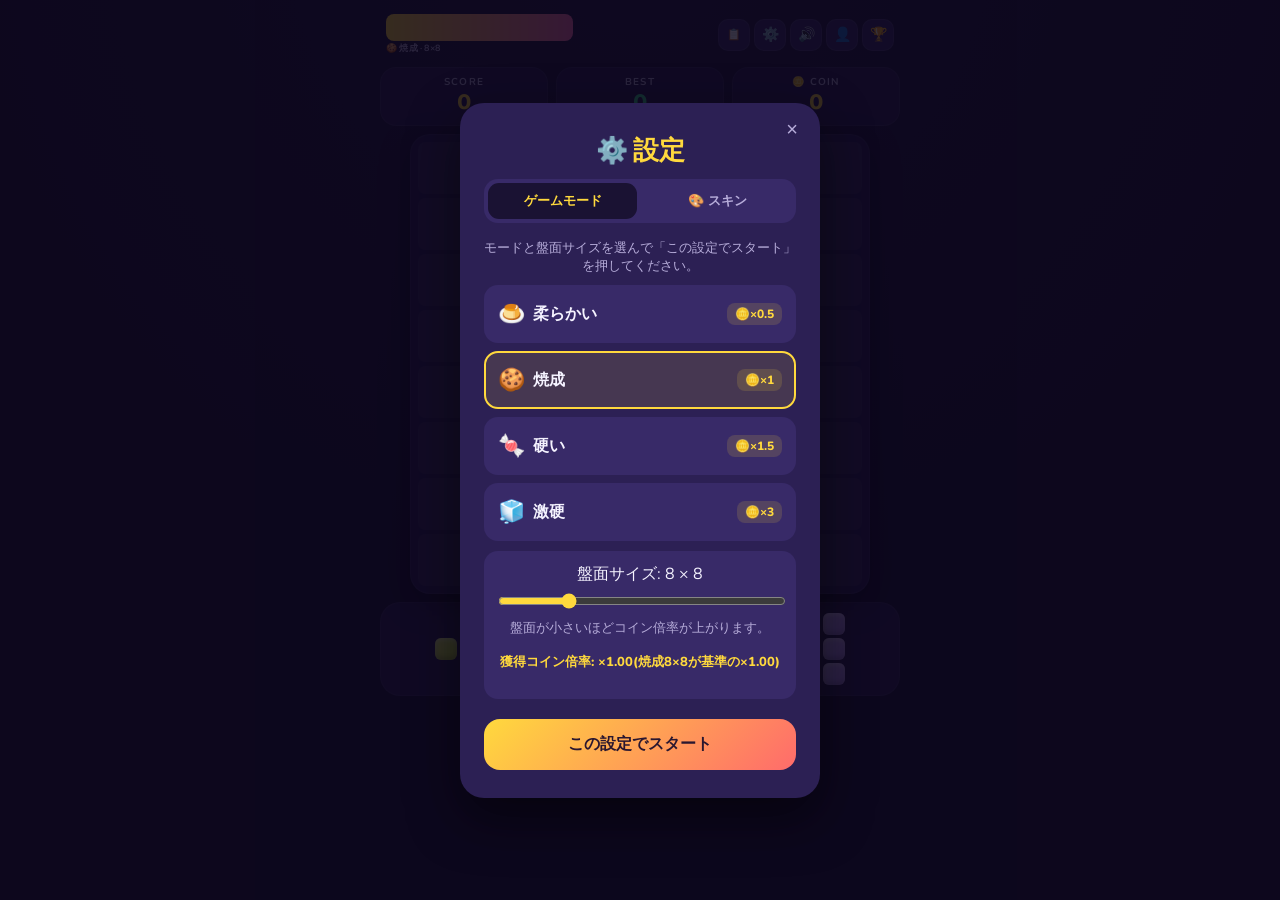
==== commit dd0150a1: "Update index.html" ====
--- a/index.html
+++ b/index.html
@@ -26,28 +26,30 @@
   img, canvas, video, iframe { max-width:100%; touch-action:none; }
   #app{ display:flex; flex-direction:column; align-items:center; height:100%; width:100%;
     padding: max(10px, env(safe-area-inset-top)) 12px max(10px, env(safe-area-inset-bottom)); gap:8px; }
-  header{ width:100%; max-width:520px; display:flex; align-items:center; justify-content:space-between; padding:4px 6px; gap:8px; }
-  /* ⭐ 戻るボタン縮小（クエストボタンと同じサイズ感） */
+  header{ width:100%; max-width:520px; display:flex; align-items:center; justify-content:space-between; padding:4px 6px; gap:8px; flex-wrap:nowrap; }
+  .title-wrap{ display:flex; flex-direction:column; gap:1px; flex-shrink:0; }
   .title{ 
-    font-family:'Baloo 2', sans-serif; font-weight:800; font-size:clamp(14px, 3vw, 20px);
+    font-family:'Baloo 2', sans-serif; font-weight:800; font-size:clamp(13px, 2.8vw, 18px);
     background:linear-gradient(90deg, var(--gold), var(--pink)); 
     -webkit-background-clip:text; background-clip:text; color:transparent;
     cursor: pointer;
-    padding: 2px 8px;
-    border-radius: 10px;
+    padding: 2px 6px;
+    border-radius: 8px;
     transition: background 0.2s ease;
     display: inline-flex;
     align-items: center;
-    gap: 4px;
-    line-height: 1.4;
+    gap: 3px;
+    line-height: 1.3;
+    white-space:nowrap;
   }
   .title:hover{ background:rgba(255,255,255,0.08); }
-  .title::before{ content:"← "; font-size:0.8em; }
-  .header-right{ display:flex; align-items:center; gap:6px; }
-  .icon-btn{ width:36px;height:36px;border-radius:12px; background:var(--panel-light);
-    border:1px solid rgba(255,255,255,0.08); display:flex;align-items:center;justify-content:center; font-size:16px; cursor:pointer; flex-shrink:0; }
-  .pill-btn{ height:36px; border-radius:12px; background:var(--panel-light); border:1px solid rgba(255,255,255,0.08);
-    display:flex; align-items:center; gap:5px; padding:0 10px; font-size:13px; font-weight:700; cursor:pointer; color:var(--text); white-space:nowrap; }
+  .title::before{ content:"← "; font-size:0.75em; }
+  .mode-badge{ font-size:9px; color:var(--text-dim); font-weight:700; letter-spacing:0.2px; white-space:nowrap; }
+  .header-right{ display:flex; align-items:center; gap:4px; flex-shrink:0; }
+  .icon-btn{ width:32px;height:32px;border-radius:10px; background:var(--panel-light);
+    border:1px solid rgba(255,255,255,0.08); display:flex;align-items:center;justify-content:center; font-size:14px; cursor:pointer; flex-shrink:0; }
+  .pill-btn{ height:32px; border-radius:10px; background:var(--panel-light); border:1px solid rgba(255,255,255,0.08);
+    display:flex; align-items:center; gap:4px; padding:0 8px; font-size:11px; font-weight:700; cursor:pointer; color:var(--text); white-space:nowrap; }
 
   .scoreboard{ width:100%; max-width:520px; display:flex; gap:8px; }
   .score-card{ flex:1; background:var(--panel); border-radius:16px; padding:7px 10px; text-align:center;
@@ -135,9 +137,6 @@
   .claim-btn{ background:var(--gold); border:none; border-radius:10px; padding:6px 12px; font-weight:800; font-size:12px; color:#2a1730; cursor:pointer; }
   .claim-btn:disabled{ background:rgba(255,255,255,0.15); color:var(--text-dim); cursor:default; }
 
-  .title-wrap{ display:flex; flex-direction:column; gap:1px; }
-  .mode-badge{ font-size:10.5px; color:var(--text-dim); font-weight:700; letter-spacing:0.3px; }
-
   .mode-card{ background:var(--panel-light); border-radius:14px; padding:12px; margin-bottom:8px; text-align:left;
     cursor:pointer; border:2px solid transparent; transition:border-color 0.15s ease, background 0.15s ease; }
   .mode-card.selected{ border-color:var(--gold); background:rgba(255,217,61,0.12); }
@@ -169,20 +168,6 @@
     font-weight: 700;
     font-size: 14px;
   }
-  .admin-setting-item input[type="number"] {
-    width: 100%;
-    padding: 8px 12px;
-    border-radius: 10px;
-    border: 1px solid rgba(255,255,255,0.12);
-    background: var(--bg-deep2);
-    color: var(--text);
-    font-size: 15px;
-    font-family: 'Nunito', sans-serif;
-    margin-bottom: 6px;
-  }
-  .admin-setting-item input[type="number"]:focus {
-    outline: 2px solid var(--gold);
-  }
   .admin-setting-item input[type="text"] {
     width: 100%;
     padding: 8px 12px;
@@ -243,11 +228,13 @@
     padding: 10px;
     margin-top: 6px;
     font-size: 13px;
-    max-height: 120px;
+    max-height: 150px;
     overflow-y: auto;
     white-space: pre-wrap;
     color: var(--text-dim);
     border: 1px solid rgba(255,255,255,0.05);
+    font-family: 'Courier New', monospace;
+    text-align: left;
   }
   .cmd-output .success { color: var(--mint); }
   .cmd-output .error { color: var(--coral); }
@@ -264,8 +251,8 @@
       <div class="mode-badge" id="modeBadge"></div>
     </div>
     <div class="header-right">
-      <div class="pill-btn" id="questBtn">📋 クエスト</div>
-      <div class="icon-btn" id="settingsBtn" title="モード・スキン設定">⚙️</div>
+      <div class="pill-btn" id="questBtn">📋</div>
+      <div class="icon-btn" id="settingsBtn" title="設定">⚙️</div>
       <div class="icon-btn" id="soundBtn">🔊</div>
       <div class="icon-btn" id="accountBtn">👤</div>
       <div class="icon-btn" id="rankingBtn" title="ランキング">🏆</div>
@@ -316,7 +303,7 @@
   document.addEventListener('gesturechange', function(e) { e.preventDefault(); });
   document.addEventListener('gestureend', function(e) { e.preventDefault(); });
 
-  // ===================== 戻るボタン（サイズはCSSで調整済み） =====================
+  // ===================== 戻るボタン =====================
   document.getElementById('backButton').addEventListener('click', function(e) {
     e.preventDefault();
     if (confirm('本当に戻りますか？\nゲームの進行は保存されません。')) {
@@ -486,7 +473,7 @@
   const STORAGE_SETTINGS = 'candyblast-settings-v1';
   const STORAGE_SKINS = 'candyblast-skins-v1';
 
-  // ===================== ランキング用（モード別） =====================
+  // ===================== ランキング用（柔らかいを一番右に） =====================
   const RANKING_MODES = ['baked', 'hard', 'extreme', 'soft'];
   const RANKING_MODE_LABELS = {
     baked: '🍪 焼成',
@@ -1380,8 +1367,8 @@
         body: JSON.stringify({ 
           bestScore: best, 
           coins, 
-          skins: ownedSkins,        // ← 所有スキン
-          equippedSkin,             // ← 装備中スキン
+          skins: ownedSkins,
+          equippedSkin,
           quests,
           mode: currentMode,
           size: SIZE
@@ -1418,8 +1405,12 @@
         const data = await res.json();
         adminDisabledBlocks = data.disabledBlocks || [];
         adminSafetyMode = data.safetyMode || false;
+        // ブロック設定が反映されているか確認
+        console.log('✅ admin設定読み込み完了:', { adminDisabledBlocks, adminSafetyMode });
       }
-    } catch(e) {}
+    } catch(e) {
+      console.warn('admin設定読み込み失敗:', e);
+    }
   }
 
   // ===================== 管理者コマンド =====================
@@ -1444,34 +1435,31 @@
     modalContent.dataset.mode = 'admin';
     let html = `
       <h2 style="color:var(--gold);">🔧 管理者パネル</h2>
-      <div class="sub">admin専用設定です。</div>
+      <div class="sub">admin専用コマンド実行欄です。</div>
     `;
 
+    // コマンド入力のみ
     html += `
       <div class="admin-setting-item">
         <div class="label-row"><span>⌨️ 管理者コマンド</span></div>
         <input type="text" id="adminCmdInput" placeholder="コマンドを入力..." style="width:100%;padding:8px 12px;border-radius:10px;border:1px solid rgba(255,255,255,0.12);background:var(--bg-deep2);color:var(--text);font-size:14px;font-family:'Nunito',sans-serif;margin-bottom:6px;">
         <button class="primary-btn" id="adminCmdBtn">実行</button>
-        <div class="cmd-output" id="adminCmdOutput">コマンドを入力して実行してください。</div>
+        <div class="cmd-output" id="adminCmdOutput">📋 コマンド一覧:
+  /setcoins &lt;amount&gt; - コインを指定値に設定
+  /setscore &lt;mode&gt; &lt;score&gt; - モード別スコア設定 (baked, hard, extreme, soft)
+  /safety [on|off] - 強制セーフティモード（引数なしで状態表示）
+  /resetquests - 全ユーザーのクエスト進捗リセット
+  /ban &lt;ID&gt; - ユーザーをBAN
+  /unban &lt;ID&gt; - BAN解除
+  /resetuser &lt;ID&gt; - ユーザーデータリセット
+  /listusers - ユーザー一覧表示
+  /search &lt;ID&gt; - ユーザー情報検索
+  /stats - サーバー統計情報
+  /help - このヘルプ</div>
       </div>
     `;
 
-    html += `
-      <div class="admin-setting-item">
-        <div class="label-row"><span>🪙 コイン編集（指定値に変更）</span></div>
-        <input type="number" id="adminCoinsInput" value="${coins}" min="0" step="1">
-        <button class="primary-btn" id="adminCoinsBtn">コインを設定</button>
-      </div>
-    `;
-
-    html += `
-      <div class="admin-setting-item">
-        <div class="label-row"><span>🏆 ベストスコア編集（指定値に変更）</span></div>
-        <input type="number" id="adminScoreInput" value="${best}" min="0" step="1">
-        <button class="primary-btn" id="adminScoreBtn">スコアを設定</button>
-      </div>
-    `;
-
+    // ブロック出現設定（ここに残す）
     html += `
       <div class="admin-setting-item">
         <div class="label-row"><span>🧩 ブロック出現設定（オフにすると出現しなくなります）</span></div>
@@ -1502,23 +1490,9 @@
     });
     html += `</div></div>`;
 
-    html += `
-      <div class="admin-setting-item">
-        <div class="label-row">
-          <span>🛡️ 強制セーフティモード</span>
-          <div style="display:flex; align-items:center; gap:8px;">
-            <span style="font-size:12px; color:${adminSafetyMode ? 'var(--gold)' : 'var(--text-dim)'};">${adminSafetyMode ? 'ON' : 'OFF'}</span>
-            <div class="toggle-switch ${adminSafetyMode ? 'active' : ''}" id="safetyToggle" style="cursor:pointer;">
-              <div class="knob"></div>
-            </div>
-          </div>
-        </div>
-        <div class="sub" style="margin:4px 0 0;">ONにするとゲームオーバーが発生しなくなります（adminのみ）。</div>
-      </div>
-    `;
-
     modalContent.innerHTML = html;
 
+    // コマンド実行
     document.getElementById('adminCmdBtn').addEventListener('click', async () => {
       const input = document.getElementById('adminCmdInput');
       const output = document.getElementById('adminCmdOutput');
@@ -1530,40 +1504,7 @@
       input.value = '';
     });
 
-    document.getElementById('adminCoinsBtn').addEventListener('click', async () => {
-      const val = parseInt(document.getElementById('adminCoinsInput').value, 10);
-      if (isNaN(val) || val < 0) return;
-      try {
-        const res = await fetch(`${API_BASE_URL}/api/admin/coins`, {
-          method: 'POST',
-          headers: { 'Content-Type':'application/json', 'Authorization':`Bearer ${authToken}` },
-          body: JSON.stringify({ coins: val })
-        });
-        if (res.ok) {
-          coins = val;
-          updateCoinUI();
-          renderAdminPanel();
-        }
-      } catch(e) {}
-    });
-
-    document.getElementById('adminScoreBtn').addEventListener('click', async () => {
-      const val = parseInt(document.getElementById('adminScoreInput').value, 10);
-      if (isNaN(val) || val < 0) return;
-      try {
-        const res = await fetch(`${API_BASE_URL}/api/admin/score`, {
-          method: 'POST',
-          headers: { 'Content-Type':'application/json', 'Authorization':`Bearer ${authToken}` },
-          body: JSON.stringify({ bestScore: val })
-        });
-        if (res.ok) {
-          best = val;
-          bestValEl.textContent = best;
-          renderAdminPanel();
-        }
-      } catch(e) {}
-    });
-
+    // ブロックトグル
     document.querySelectorAll('.toggle-switch[data-block-index]').forEach(el => {
       el.addEventListener('click', async function() {
         const idx = parseInt(this.dataset.blockIndex, 10);
@@ -1580,27 +1521,11 @@
             adminDisabledBlocks = data.settings.disabledBlocks || [];
             renderAdminPanel();
           }
-        } catch(e) {}
+        } catch(e) {
+          console.warn('ブロックトグル失敗:', e);
+        }
       });
     });
-
-    const safetyToggle = document.getElementById('safetyToggle');
-    if (safetyToggle) {
-      safetyToggle.addEventListener('click', async function() {
-        const newMode = !adminSafetyMode;
-        try {
-          const res = await fetch(`${API_BASE_URL}/api/admin/safety-toggle`, {
-            method: 'POST',
-            headers: { 'Content-Type':'application/json', 'Authorization':`Bearer ${authToken}` },
-            body: JSON.stringify({ safetyMode: newMode })
-          });
-          if (res.ok) {
-            adminSafetyMode = newMode;
-            renderAdminPanel();
-          }
-        } catch(e) {}
-      });
-    }
   }
 
   adminPanelBtn.addEventListener('click', () => {
@@ -1610,7 +1535,7 @@
     }
   });
 
-  // ===================== ランキング（モード別タブ） =====================
+  // ===================== ランキング（モード別タブ・柔らかいが一番右） =====================
   async function renderRankingModal() {
     modalContent.dataset.mode = 'ranking';
     let html = `
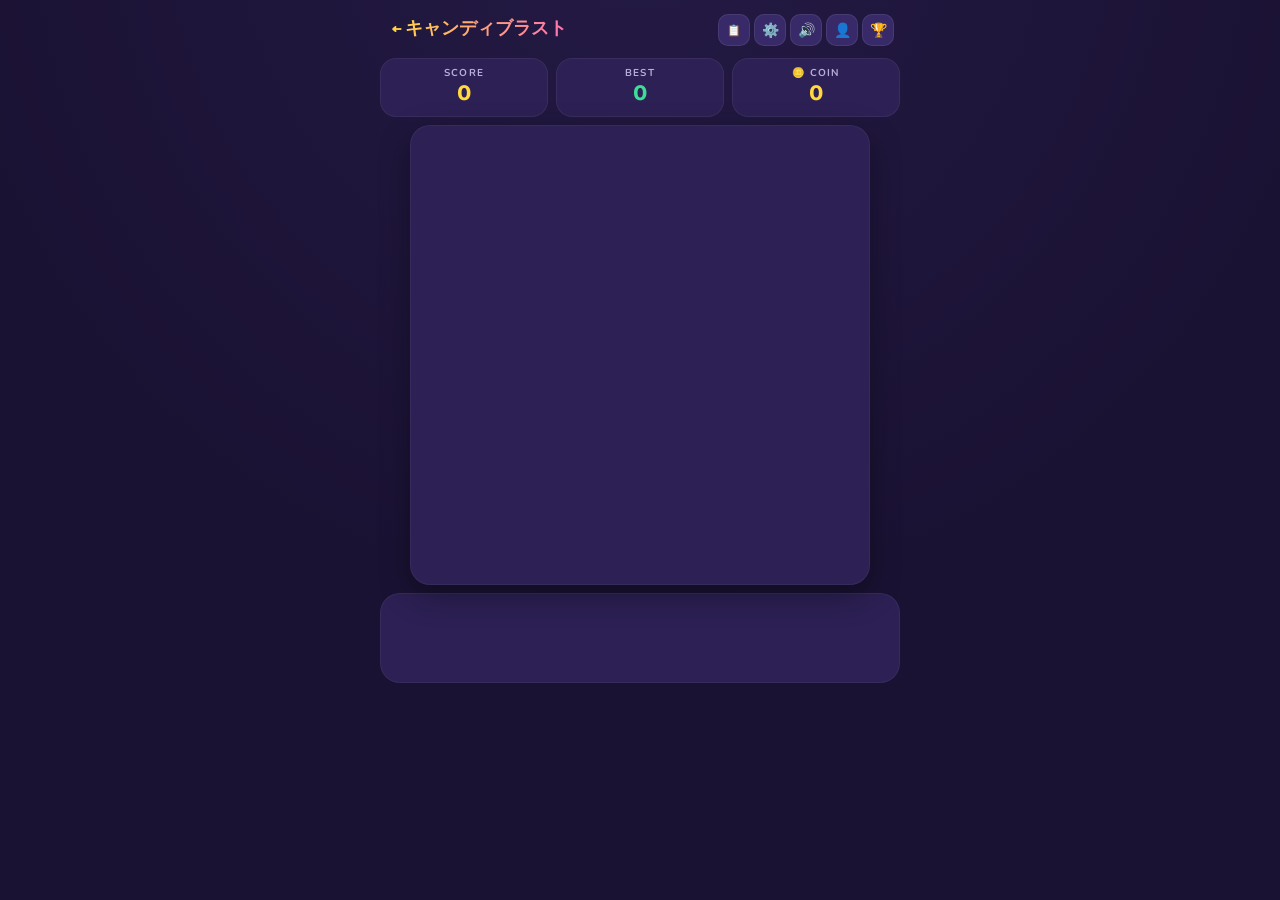
==== commit e533dfaa: "Update index.html" ====
--- a/index.html
+++ b/index.html
@@ -94,6 +94,7 @@
     70%{ opacity:1; transform:translate(-50%,-60%) scale(1.0) rotate(0deg); }
     100%{ opacity:0; transform:translate(-50%,-90%) scale(0.9) rotate(0deg); } }
   .combo-text.show{ animation:comboPop 0.9s ease-out forwards; }
+  .combo-text.bonus{ animation:comboPop 0.9s ease-out forwards; color:var(--mint); }
 
   .coin-float{ position:fixed; font-family:'Baloo 2',sans-serif; font-weight:700; color:var(--gold); font-size:18px;
     z-index:40; pointer-events:none; text-shadow:0 2px 4px rgba(0,0,0,0.4); }
@@ -466,6 +467,8 @@
   let pendingMode = currentMode, pendingSize = SIZE;
   let authToken = null;
   let currentUserId = null;
+  let playTime = 0;
+  let playTimeInterval = null;
 
   const STORAGE_BEST = 'candyblast-highscore';
   const STORAGE_COINS = 'candyblast-coins';
@@ -473,18 +476,59 @@
   const STORAGE_SETTINGS = 'candyblast-settings-v1';
   const STORAGE_SKINS = 'candyblast-skins-v1';
 
-  // ===================== ランキング用（柔らかいを一番右に） =====================
-  const RANKING_MODES = ['baked', 'hard', 'extreme', 'soft'];
+  // ===================== ランキング用 =====================
+  // 柔らかいを一番左に
+  const RANKING_MODES = ['soft', 'baked', 'hard', 'extreme'];
   const RANKING_MODE_LABELS = {
+    soft: '🍮 柔らかい',
     baked: '🍪 焼成',
     hard: '🍬 硬い',
-    extreme: '🧊 激硬',
-    soft: '🍮 柔らかい'
+    extreme: '🧊 激硬'
   };
-  let currentRankingMode = 'baked';
+  let currentRankingMode = 'soft';
+
+  // ランキング種別
+  const RANKING_TYPES = ['score', 'coins', 'playtime'];
+  const RANKING_TYPE_LABELS = {
+    score: '🏆 スコア',
+    coins: '🪙 コイン',
+    playtime: '⏱️ プレイ時間'
+  };
+  let currentRankingType = 'score';
 
   function boardIndex(r,c){ return r*SIZE+c; }
   function todayKey(){ return new Date().toISOString().slice(0,10); }
+
+  // ===================== プレイ時間計測 =====================
+  function startPlayTimeTracking() {
+    if (playTimeInterval) return;
+    playTimeInterval = setInterval(() => {
+      playTime++;
+    }, 1000);
+  }
+
+  function stopPlayTimeTracking() {
+    if (playTimeInterval) {
+      clearInterval(playTimeInterval);
+      playTimeInterval = null;
+    }
+  }
+
+  function syncPlayTime() {
+    if (!authToken) return;
+    fetch(`${API_BASE_URL}/api/sync`, {
+      method: 'POST',
+      headers: { 'Content-Type':'application/json', 'Authorization':`Bearer ${authToken}` },
+      body: JSON.stringify({ playTime })
+    }).catch(() => {});
+  }
+
+  // ゲーム開始時にプレイ時間計測開始
+  const originalStart = start;
+  start = function() {
+    startPlayTimeTracking();
+    originalStart.call(this);
+  };
 
   // ===================== ボード初期化 =====================
   function initBoard(){
@@ -615,7 +659,6 @@
     if(bestShape && bestCount > 0) tray[0] = randomShapeColor(bestShape);
   }
 
-  // ===================== fillTray（ブロックオンオフ対応） =====================
   function fillTray(){
     let availableShapes = SHAPES;
     if (currentUserId === 'admin' && adminDisabledBlocks.length > 0) {
@@ -793,6 +836,15 @@
       addScore(lineScore + streakBonus);
       showCombo(linesCleared, streak);
       updateQuestProgress();
+
+      // ===== 全消しボーナス =====
+      const totalFilled = board.reduce((sum, cell) => sum + (cell.filled ? 1 : 0), 0);
+      if (totalFilled === 0 && linesCleared > 0) {
+        const bonus = linesCleared * 50 + 100;
+        addScore(bonus);
+        showComboText(`✨ 全消しボーナス +${bonus}点!`);
+      }
+
       setTimeout(()=>{
         cellsToClear.forEach(idx=>{ board[idx] = {filled:false, colorIdx:-1}; cellEls[idx].className='cell'; cellEls[idx].style.background=''; });
         if(tray.every(p=>p.used)) fillTray(); else checkGameOver();
@@ -811,7 +863,14 @@
     if(linesCleared>=2) msg = `COMBO x${linesCleared}!`;
     if(streakVal>=2) msg += (msg?'  ':'') + `🔥x${streakVal}`;
     comboTextEl.textContent = msg;
-    comboTextEl.classList.remove('show'); void comboTextEl.offsetWidth; comboTextEl.classList.add('show');
+    comboTextEl.className = 'combo-text show';
+    setTimeout(() => { comboTextEl.className = 'combo-text'; }, 900);
+  }
+
+  function showComboText(msg){
+    comboTextEl.textContent = msg;
+    comboTextEl.className = 'combo-text bonus show';
+    setTimeout(() => { comboTextEl.className = 'combo-text'; }, 900);
   }
 
   function spawnConfetti(cellEl){
@@ -1183,10 +1242,11 @@
     newBestNoteEl.textContent = (score>=best && score>0) ? '🎉 ハイスコア更新！' : 'お疲れさまでした！';
     coinEarnedNoteEl.textContent = earned>0 ? `🪙 +${earned} コイン獲得！` : '';
     overlayEl.classList.add('show');
-    // スコアをサーバーに保存（ランキング用・8x8のみ）
     if (SIZE === 8) {
       syncToServer();
     }
+    // プレイ時間を保存
+    syncPlayTime();
   }
   restartBtn.addEventListener('click', ()=>{
     overlayEl.classList.remove('show');
@@ -1206,7 +1266,7 @@
     modalOverlay.classList.add('show');
   });
 
-  // ===================== アカウント（削除機能付き） =====================
+  // ===================== アカウント（削除機能付き・ログイン時スコア反映） =====================
   function updateAccountButton(){
     accountBtn.textContent = currentUserId ? '👤' : '👤';
     accountBtn.title = currentUserId ? `ログイン中: ${currentUserId}` : '未ログイン';
@@ -1231,6 +1291,10 @@
       alert('アカウントを削除しました。');
       authToken = null;
       currentUserId = null;
+      best = 0;
+      bestValEl.textContent = '0';
+      coins = 0;
+      coinValEl.textContent = '0';
       updateAccountButton();
       renderAuthModal();
     } catch(err) {
@@ -1250,7 +1314,16 @@
         <button class="ghost-btn" id="deleteAccountBtn" style="color:var(--coral);border-color:var(--coral);">🗑️ アカウント削除</button>
       `;
       document.getElementById('logoutBtn').addEventListener('click', ()=>{
-        authToken=null; currentUserId=null; updateAccountButton(); renderAuthModal();
+        authToken=null;
+        currentUserId=null;
+        best = 0;
+        bestValEl.textContent = '0';
+        coins = 0;
+        coinValEl.textContent = '0';
+        stopPlayTimeTracking();
+        playTime = 0;
+        updateAccountButton();
+        renderAuthModal();
       });
       document.getElementById('syncNowBtn').addEventListener('click', async ()=>{
         await syncToServer();
@@ -1304,7 +1377,14 @@
         const r = await fetch(`${API_BASE_URL}/api/login`, { method:'POST', headers:{'Content-Type':'application/json'}, body:JSON.stringify({id,password}) });
         const data = await r.json();
         if(!r.ok) throw new Error(data.error || 'ログインに失敗しました。');
-        authToken = data.token; currentUserId = data.id;
+        authToken = data.token;
+        currentUserId = data.id;
+        best = data.bestScore || 0;
+        bestValEl.textContent = best;
+        coins = data.coins || 0;
+        coinValEl.textContent = coins;
+        playTime = data.playTime || 0;
+        startPlayTimeTracking();
         msgEl.textContent = 'ログインしました！'; msgEl.className='auth-msg ok';
         await syncFromServer();
         updateAccountButton();
@@ -1325,6 +1405,12 @@
         const data = await r.json();
         if(!r.ok) throw new Error(data.error || '登録に失敗しました。');
         authToken = data.token; currentUserId = data.id;
+        best = 0;
+        bestValEl.textContent = '0';
+        coins = 0;
+        coinValEl.textContent = '0';
+        playTime = 0;
+        startPlayTimeTracking();
         msgEl.textContent = '登録が完了しました！復元コードは管理者のDiscordに通知されました。';
         msgEl.className='auth-msg ok';
         await syncToServer();
@@ -1357,21 +1443,22 @@
 
   accountBtn.addEventListener('click', ()=>{ renderAuthModal(); modalOverlay.classList.add('show'); });
 
-  // ===================== サーバー同期（スキンも保存） =====================
+  // ===================== サーバー同期 =====================
   async function syncToServer(){
     if(!authToken) return;
     try{
       await fetch(`${API_BASE_URL}/api/sync`, {
         method:'POST',
         headers:{ 'Content-Type':'application/json', 'Authorization':`Bearer ${authToken}` },
-        body: JSON.stringify({ 
-          bestScore: best, 
-          coins, 
+        body: JSON.stringify({
+          bestScore: best,
+          coins,
           skins: ownedSkins,
           equippedSkin,
           quests,
           mode: currentMode,
-          size: SIZE
+          size: SIZE,
+          playTime
         })
       });
     }catch(err){ console.warn('サーバー同期に失敗しました:', err.message); }
@@ -1390,6 +1477,7 @@
         equippedSkin = data.equippedSkin;
         applySkin(equippedSkin);
       }
+      if (data.playTime !== undefined) playTime = data.playTime;
       bestValEl.textContent = best; updateCoinUI(); saveBest(best);
     }catch(err){ console.warn('サーバーからの取得に失敗しました:', err.message); }
   }
@@ -1405,12 +1493,8 @@
         const data = await res.json();
         adminDisabledBlocks = data.disabledBlocks || [];
         adminSafetyMode = data.safetyMode || false;
-        // ブロック設定が反映されているか確認
-        console.log('✅ admin設定読み込み完了:', { adminDisabledBlocks, adminSafetyMode });
-      }
-    } catch(e) {
-      console.warn('admin設定読み込み失敗:', e);
-    }
+      }
+    } catch(e) {}
   }
 
   // ===================== 管理者コマンド =====================
@@ -1424,6 +1508,23 @@
       });
       const data = await res.json();
       if (!res.ok) throw new Error(data.error || 'コマンド実行に失敗しました');
+      // コインやスコアが更新されたら表示をリアルタイム反映
+      if (cmd.startsWith('/setcoins')) {
+        const newCoins = parseInt(cmd.split(' ')[1]);
+        if (!isNaN(newCoins) && newCoins >= 0) {
+          coins = newCoins;
+          updateCoinUI();
+        }
+      }
+      if (cmd.startsWith('/setscore')) {
+        const parts = cmd.split(' ');
+        const score = parseInt(parts[2]);
+        if (!isNaN(score) && score >= 0) {
+          best = score;
+          bestValEl.textContent = best;
+          saveBest(best);
+        }
+      }
       return data.result || '✅ コマンドを実行しました';
     } catch(e) {
       return '❌ ' + e.message;
@@ -1438,7 +1539,6 @@
       <div class="sub">admin専用コマンド実行欄です。</div>
     `;
 
-    // コマンド入力のみ
     html += `
       <div class="admin-setting-item">
         <div class="label-row"><span>⌨️ 管理者コマンド</span></div>
@@ -1446,9 +1546,10 @@
         <button class="primary-btn" id="adminCmdBtn">実行</button>
         <div class="cmd-output" id="adminCmdOutput">📋 コマンド一覧:
   /setcoins &lt;amount&gt; - コインを指定値に設定
-  /setscore &lt;mode&gt; &lt;score&gt; - モード別スコア設定 (baked, hard, extreme, soft)
+  /setscore &lt;mode&gt; &lt;score&gt; - モード別スコア設定 (soft, baked, hard, extreme)
   /safety [on|off] - 強制セーフティモード（引数なしで状態表示）
   /resetquests - 全ユーザーのクエスト進捗リセット
+  /setplaytime &lt;seconds&gt; - プレイ時間を設定
   /ban &lt;ID&gt; - ユーザーをBAN
   /unban &lt;ID&gt; - BAN解除
   /resetuser &lt;ID&gt; - ユーザーデータリセット
@@ -1459,7 +1560,6 @@
       </div>
     `;
 
-    // ブロック出現設定（ここに残す）
     html += `
       <div class="admin-setting-item">
         <div class="label-row"><span>🧩 ブロック出現設定（オフにすると出現しなくなります）</span></div>
@@ -1492,7 +1592,6 @@
 
     modalContent.innerHTML = html;
 
-    // コマンド実行
     document.getElementById('adminCmdBtn').addEventListener('click', async () => {
       const input = document.getElementById('adminCmdInput');
       const output = document.getElementById('adminCmdOutput');
@@ -1504,7 +1603,6 @@
       input.value = '';
     });
 
-    // ブロックトグル
     document.querySelectorAll('.toggle-switch[data-block-index]').forEach(el => {
       el.addEventListener('click', async function() {
         const idx = parseInt(this.dataset.blockIndex, 10);
@@ -1521,9 +1619,7 @@
             adminDisabledBlocks = data.settings.disabledBlocks || [];
             renderAdminPanel();
           }
-        } catch(e) {
-          console.warn('ブロックトグル失敗:', e);
-        }
+        } catch(e) {}
       });
     });
   }
@@ -1535,13 +1631,18 @@
     }
   });
 
-  // ===================== ランキング（モード別タブ・柔らかいが一番右） =====================
+  // ===================== ランキング（全機能） =====================
   async function renderRankingModal() {
     modalContent.dataset.mode = 'ranking';
     let html = `
       <h2 style="color:var(--gold);">🏆 ランキング</h2>
       <div class="sub">8×8サイズのスコアのみランキング対象です。</div>
-      <div class="tab-row" style="margin-bottom:10px;">
+      <div class="tab-row" style="margin-bottom:6px;">
+        ${RANKING_TYPES.map(t => `
+          <button class="tab-btn ${currentRankingType === t ? 'active' : ''}" data-rtype="${t}">${RANKING_TYPE_LABELS[t]}</button>
+        `).join('')}
+      </div>
+      <div class="tab-row" id="modeTabs" style="margin-bottom:10px; ${currentRankingType === 'score' ? '' : 'display:none;'}">
         ${RANKING_MODES.map(m => `
           <button class="tab-btn ${currentRankingMode === m ? 'active' : ''}" data-rmode="${m}">${RANKING_MODE_LABELS[m]}</button>
         `).join('')}
@@ -1552,6 +1653,13 @@
     `;
     modalContent.innerHTML = html;
 
+    modalContent.querySelectorAll('.tab-btn[data-rtype]').forEach(btn => {
+      btn.addEventListener('click', () => {
+        currentRankingType = btn.dataset.rtype;
+        renderRankingModal();
+      });
+    });
+
     modalContent.querySelectorAll('.tab-btn[data-rmode]').forEach(btn => {
       btn.addEventListener('click', () => {
         currentRankingMode = btn.dataset.rmode;
@@ -1560,50 +1668,72 @@
     });
 
     try {
-      const res = await fetch(`${API_BASE_URL}/api/ranking?mode=${currentRankingMode}`);
+      const res = await fetch(`${API_BASE_URL}/api/ranking?mode=${currentRankingMode}&type=${currentRankingType}`);
       const data = await res.json();
       let content = `<div style="text-align:left; max-height:380px; overflow-y:auto;">`;
       if (data.top && data.top.length > 0) {
         data.top.forEach((user, index) => {
           const medal = index === 0 ? '🥇' : index === 1 ? '🥈' : index === 2 ? '🥉' : `${index+1}.`;
           const isMe = user.id === currentUserId;
+          const valueLabel = currentRankingType === 'coins' ? `${user.value}コイン` :
+                            currentRankingType === 'playtime' ? `${user.value}秒` :
+                            `${user.value}点`;
           content += `
             <div style="display:flex; justify-content:space-between; padding:8px 4px; border-bottom:1px solid rgba(255,255,255,0.05); ${isMe ? 'background:rgba(255,217,61,0.15); border-radius:8px;' : ''}">
               <span style="font-weight:700; ${isMe ? 'color:var(--gold);' : ''}">${medal} ${user.id} ${isMe ? '👈' : ''}</span>
-              <span style="color:var(--gold); font-weight:800;">${user.best_score}点</span>
+              <span style="color:var(--gold); font-weight:800;">${valueLabel}</span>
             </div>
           `;
         });
       } else {
-        content += `<div class="sub">まだランキングに登録されたユーザーがいません。</div>`;
+        const msg = currentRankingType === 'score' ? 'このモードのランキングデータがまだありません。' :
+                   currentRankingType === 'coins' ? 'まだコインデータがありません。' :
+                   'プレイ時間データがまだありません。';
+        content += `<div class="sub">${msg}</div>`;
       }
       content += `</div>`;
+
       if (authToken && currentUserId) {
-        let myScore = 0;
+        let myValue = 0;
         try {
           const syncRes = await fetch(`${API_BASE_URL}/api/sync`, {
             headers: { 'Authorization': `Bearer ${authToken}` }
           });
           const syncData = await syncRes.json();
-          myScore = syncData.bestScore || 0;
+          if (currentRankingType === 'coins') {
+            myValue = syncData.coins || 0;
+          } else if (currentRankingType === 'playtime') {
+            myValue = syncData.playTime || 0;
+          } else {
+            const bestScores = syncData.bestScores || {};
+            myValue = bestScores[currentRankingMode] || 0;
+          }
         } catch(e) {}
-        if (myScore > 0) {
-          const higherCount = data.top ? data.top.filter(u => u.best_score > myScore).length : 0;
+
+        if (myValue > 0) {
+          const higherCount = data.top ? data.top.filter(u => u.value > myValue).length : 0;
           const myInTop = data.top ? data.top.some(u => u.id === currentUserId) : false;
-          let rankDisplay = myInTop ? `${data.top.findIndex(u => u.id === currentUserId) + 1}位` : `${higherCount + 1}位以上`;
+          let rankDisplay = myInTop ? `${data.top.findIndex(u => u.id === currentUserId) + 1}位` :
+                           (data.top && data.top.length > 0 ? `${higherCount + 1}位以上` : '-');
+          const valueLabel = currentRankingType === 'coins' ? `${myValue}コイン` :
+                            currentRankingType === 'playtime' ? `${myValue}秒` :
+                            `${myValue}点`;
           content += `
             <div style="margin-top:16px; padding:14px 16px; background:linear-gradient(135deg,var(--panel-light),var(--panel)); border-radius:14px; border:2px solid var(--gold); display:flex; justify-content:space-between; align-items:center; position:sticky; bottom:0; backdrop-filter:blur(8px);">
               <span style="font-weight:700; color:var(--gold);">👤 ${currentUserId} の順位</span>
               <span style="font-weight:800; font-size:20px; color:var(--gold);">
                 ${rankDisplay}
-                <span style="font-size:14px; color:var(--text-dim); font-weight:400; margin-left:8px;">${myScore}点</span>
+                <span style="font-size:14px; color:var(--text-dim); font-weight:400; margin-left:8px;">${valueLabel}</span>
               </span>
             </div>
           `;
         } else {
+          const msg = currentRankingType === 'score' ? 'まだこのモードのスコアがありません。' :
+                     currentRankingType === 'coins' ? 'まだコインがありません。' :
+                     'プレイ時間が記録されていません。';
           content += `
             <div style="margin-top:16px; padding:14px 16px; background:var(--panel-light); border-radius:14px; text-align:center; color:var(--text-dim);">
-              📊 まだスコアがありません。ゲームをプレイして順位を獲得しよう！
+              📊 ${msg}
             </div>
           `;
         }
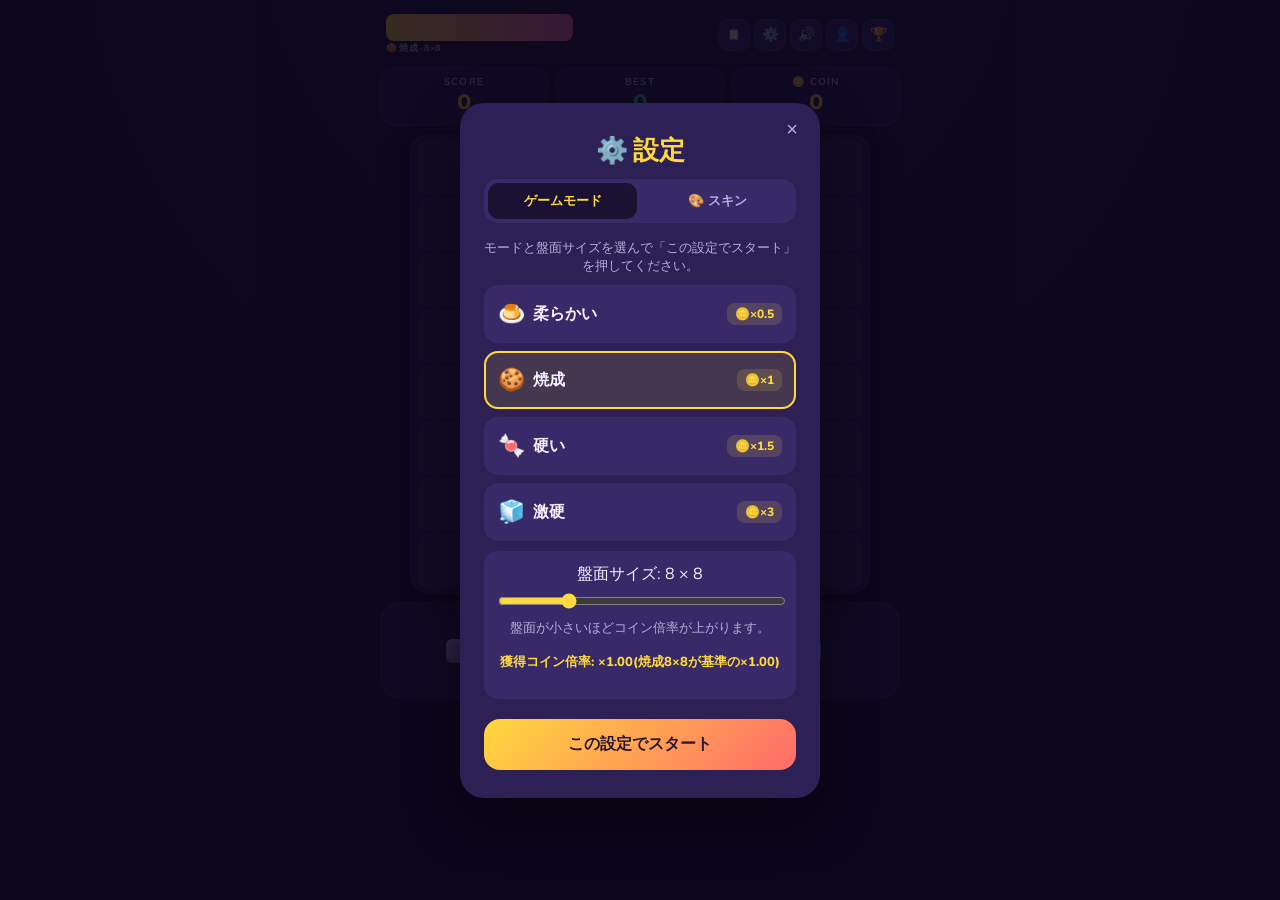
==== commit 463866b4: "Update index.html" ====
--- a/index.html
+++ b/index.html
@@ -476,8 +476,7 @@
   const STORAGE_SETTINGS = 'candyblast-settings-v1';
   const STORAGE_SKINS = 'candyblast-skins-v1';
 
-  // ===================== ランキング用 =====================
-  // 柔らかいを一番左に
+  // ===================== ランキング用（柔らかいを一番左に） =====================
   const RANKING_MODES = ['soft', 'baked', 'hard', 'extreme'];
   const RANKING_MODE_LABELS = {
     soft: '🍮 柔らかい',
@@ -487,7 +486,7 @@
   };
   let currentRankingMode = 'soft';
 
-  // ランキング種別
+  // ===================== ランキング種別 =====================
   const RANKING_TYPES = ['score', 'coins', 'playtime'];
   const RANKING_TYPE_LABELS = {
     score: '🏆 スコア',
@@ -522,13 +521,6 @@
       body: JSON.stringify({ playTime })
     }).catch(() => {});
   }
-
-  // ゲーム開始時にプレイ時間計測開始
-  const originalStart = start;
-  start = function() {
-    startPlayTimeTracking();
-    originalStart.call(this);
-  };
 
   // ===================== ボード初期化 =====================
   function initBoard(){
@@ -1245,7 +1237,6 @@
     if (SIZE === 8) {
       syncToServer();
     }
-    // プレイ時間を保存
     syncPlayTime();
   }
   restartBtn.addEventListener('click', ()=>{
@@ -1266,7 +1257,7 @@
     modalOverlay.classList.add('show');
   });
 
-  // ===================== アカウント（削除機能付き・ログイン時スコア反映） =====================
+  // ===================== アカウント（ログイン時スコア反映・ログアウト時0） =====================
   function updateAccountButton(){
     accountBtn.textContent = currentUserId ? '👤' : '👤';
     accountBtn.title = currentUserId ? `ログイン中: ${currentUserId}` : '未ログイン';
@@ -1314,8 +1305,9 @@
         <button class="ghost-btn" id="deleteAccountBtn" style="color:var(--coral);border-color:var(--coral);">🗑️ アカウント削除</button>
       `;
       document.getElementById('logoutBtn').addEventListener('click', ()=>{
-        authToken=null;
-        currentUserId=null;
+        authToken = null;
+        currentUserId = null;
+        // ログアウト時にベストスコアを0表示
         best = 0;
         bestValEl.textContent = '0';
         coins = 0;
@@ -1379,6 +1371,7 @@
         if(!r.ok) throw new Error(data.error || 'ログインに失敗しました。');
         authToken = data.token;
         currentUserId = data.id;
+        // ログイン時にベストスコアを反映
         best = data.bestScore || 0;
         bestValEl.textContent = best;
         coins = data.coins || 0;
@@ -1497,7 +1490,7 @@
     } catch(e) {}
   }
 
-  // ===================== 管理者コマンド =====================
+  // ===================== 管理者コマンド（リアルタイム反映対応） =====================
   async function executeAdminCommand(cmd) {
     if (!authToken || currentUserId !== 'admin') return '❌ 管理者権限がありません';
     try {
@@ -1508,9 +1501,11 @@
       });
       const data = await res.json();
       if (!res.ok) throw new Error(data.error || 'コマンド実行に失敗しました');
-      // コインやスコアが更新されたら表示をリアルタイム反映
+
+      // リアルタイム反映（コイン・スコア）
       if (cmd.startsWith('/setcoins')) {
-        const newCoins = parseInt(cmd.split(' ')[1]);
+        const parts = cmd.split(' ');
+        const newCoins = parseInt(parts[1]);
         if (!isNaN(newCoins) && newCoins >= 0) {
           coins = newCoins;
           updateCoinUI();
@@ -1518,6 +1513,7 @@
       }
       if (cmd.startsWith('/setscore')) {
         const parts = cmd.split(' ');
+        // /setscore <mode> <score> → スコアは3番目の要素
         const score = parseInt(parts[2]);
         if (!isNaN(score) && score >= 0) {
           best = score;
@@ -1525,6 +1521,7 @@
           saveBest(best);
         }
       }
+
       return data.result || '✅ コマンドを実行しました';
     } catch(e) {
       return '❌ ' + e.message;
@@ -1631,7 +1628,7 @@
     }
   });
 
-  // ===================== ランキング（全機能） =====================
+  // ===================== ランキング（全機能：スコア・コイン・プレイ時間） =====================
   async function renderRankingModal() {
     modalContent.dataset.mode = 'ranking';
     let html = `
@@ -1653,6 +1650,7 @@
     `;
     modalContent.innerHTML = html;
 
+    // 種別タブ切り替え
     modalContent.querySelectorAll('.tab-btn[data-rtype]').forEach(btn => {
       btn.addEventListener('click', () => {
         currentRankingType = btn.dataset.rtype;
@@ -1660,6 +1658,7 @@
       });
     });
 
+    // モードタブ切り替え（スコア時のみ）
     modalContent.querySelectorAll('.tab-btn[data-rmode]').forEach(btn => {
       btn.addEventListener('click', () => {
         currentRankingMode = btn.dataset.rmode;
@@ -1693,6 +1692,7 @@
       }
       content += `</div>`;
 
+      // 自分の順位（未プレイ時は「-」表示）
       if (authToken && currentUserId) {
         let myValue = 0;
         try {
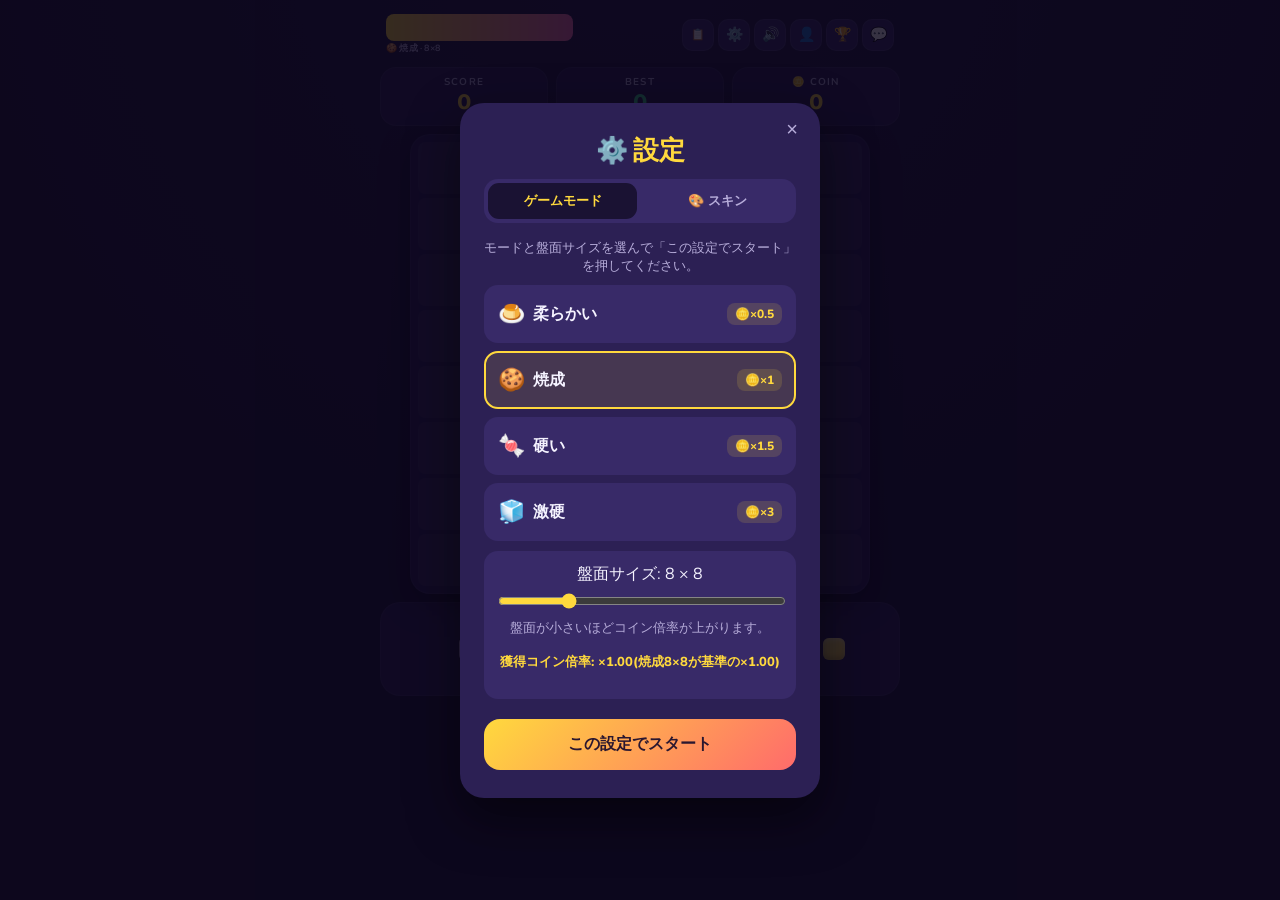
==== commit d137614e: "Update index.html" ====
--- a/index.html
+++ b/index.html
@@ -258,6 +258,7 @@
       <div class="icon-btn" id="accountBtn">👤</div>
       <div class="icon-btn" id="rankingBtn" title="ランキング">🏆</div>
       <div class="icon-btn" id="adminPanelBtn" title="管理者パネル" style="display:none;">🔧</div>
+      <div class="icon-btn" id="chatBtn" title="チャット">💬</div>
     </div>
   </header>
 
@@ -447,6 +448,7 @@
   const accountBtn = document.getElementById('accountBtn');
   const rankingBtn = document.getElementById('rankingBtn');
   const adminPanelBtn = document.getElementById('adminPanelBtn');
+  const chatBtn = document.getElementById('chatBtn');
   const modalOverlay = document.getElementById('modalOverlay');
   const modalContent = document.getElementById('modalContent');
   const modalClose = document.getElementById('modalClose');
@@ -476,7 +478,7 @@
   const STORAGE_SETTINGS = 'candyblast-settings-v1';
   const STORAGE_SKINS = 'candyblast-skins-v1';
 
-  // ===================== ランキング用（柔らかいを一番左に） =====================
+  // ===================== ランキング用 =====================
   const RANKING_MODES = ['soft', 'baked', 'hard', 'extreme'];
   const RANKING_MODE_LABELS = {
     soft: '🍮 柔らかい',
@@ -486,7 +488,6 @@
   };
   let currentRankingMode = 'soft';
 
-  // ===================== ランキング種別 =====================
   const RANKING_TYPES = ['score', 'coins', 'playtime'];
   const RANKING_TYPE_LABELS = {
     score: '🏆 スコア',
@@ -501,18 +502,11 @@
   // ===================== プレイ時間計測 =====================
   function startPlayTimeTracking() {
     if (playTimeInterval) return;
-    playTimeInterval = setInterval(() => {
-      playTime++;
-    }, 1000);
-  }
-
+    playTimeInterval = setInterval(() => { playTime++; }, 1000);
+  }
   function stopPlayTimeTracking() {
-    if (playTimeInterval) {
-      clearInterval(playTimeInterval);
-      playTimeInterval = null;
-    }
-  }
-
+    if (playTimeInterval) { clearInterval(playTimeInterval); playTimeInterval = null; }
+  }
   function syncPlayTime() {
     if (!authToken) return;
     fetch(`${API_BASE_URL}/api/sync`, {
@@ -829,7 +823,6 @@
       showCombo(linesCleared, streak);
       updateQuestProgress();
 
-      // ===== 全消しボーナス =====
       const totalFilled = board.reduce((sum, cell) => sum + (cell.filled ? 1 : 0), 0);
       if (totalFilled === 0 && linesCleared > 0) {
         const bonus = linesCleared * 50 + 100;
@@ -1234,9 +1227,7 @@
     newBestNoteEl.textContent = (score>=best && score>0) ? '🎉 ハイスコア更新！' : 'お疲れさまでした！';
     coinEarnedNoteEl.textContent = earned>0 ? `🪙 +${earned} コイン獲得！` : '';
     overlayEl.classList.add('show');
-    if (SIZE === 8) {
-      syncToServer();
-    }
+    if (SIZE === 8) syncToServer();
     syncPlayTime();
   }
   restartBtn.addEventListener('click', ()=>{
@@ -1248,7 +1239,14 @@
   });
 
   // ===================== モーダル共通 =====================
-  function closeModal(){ modalOverlay.classList.remove('show'); modalContent.dataset.mode=''; }
+  function closeModal(){
+    modalOverlay.classList.remove('show');
+    modalContent.dataset.mode = '';
+    if (chatPollingInterval) {
+      clearInterval(chatPollingInterval);
+      chatPollingInterval = null;
+    }
+  }
   modalClose.addEventListener('click', closeModal);
   modalOverlay.addEventListener('click', (e)=>{ if(e.target===modalOverlay) closeModal(); });
 
@@ -1257,7 +1255,7 @@
     modalOverlay.classList.add('show');
   });
 
-  // ===================== アカウント（ログイン時スコア反映・ログアウト時0） =====================
+  // ===================== アカウント（自動ログイン対応） =====================
   function updateAccountButton(){
     accountBtn.textContent = currentUserId ? '👤' : '👤';
     accountBtn.title = currentUserId ? `ログイン中: ${currentUserId}` : '未ログイン';
@@ -1282,10 +1280,10 @@
       alert('アカウントを削除しました。');
       authToken = null;
       currentUserId = null;
-      best = 0;
-      bestValEl.textContent = '0';
-      coins = 0;
-      coinValEl.textContent = '0';
+      best = 0; bestValEl.textContent = '0';
+      coins = 0; coinValEl.textContent = '0';
+      localStorage.removeItem('candyblast_token');
+      localStorage.removeItem('candyblast_user');
       updateAccountButton();
       renderAuthModal();
     } catch(err) {
@@ -1307,15 +1305,15 @@
       document.getElementById('logoutBtn').addEventListener('click', ()=>{
         authToken = null;
         currentUserId = null;
-        // ログアウト時にベストスコアを0表示
-        best = 0;
-        bestValEl.textContent = '0';
-        coins = 0;
-        coinValEl.textContent = '0';
+        best = 0; bestValEl.textContent = '0';
+        coins = 0; coinValEl.textContent = '0';
         stopPlayTimeTracking();
         playTime = 0;
+        localStorage.removeItem('candyblast_token');
+        localStorage.removeItem('candyblast_user');
         updateAccountButton();
         renderAuthModal();
+        closeModal();
       });
       document.getElementById('syncNowBtn').addEventListener('click', async ()=>{
         await syncToServer();
@@ -1371,13 +1369,15 @@
         if(!r.ok) throw new Error(data.error || 'ログインに失敗しました。');
         authToken = data.token;
         currentUserId = data.id;
-        // ログイン時にベストスコアを反映
         best = data.bestScore || 0;
         bestValEl.textContent = best;
         coins = data.coins || 0;
         coinValEl.textContent = coins;
         playTime = data.playTime || 0;
         startPlayTimeTracking();
+        // ⭐ 自動ログイン用に保存
+        localStorage.setItem('candyblast_token', authToken);
+        localStorage.setItem('candyblast_user', currentUserId);
         msgEl.textContent = 'ログインしました！'; msgEl.className='auth-msg ok';
         await syncFromServer();
         updateAccountButton();
@@ -1398,12 +1398,12 @@
         const data = await r.json();
         if(!r.ok) throw new Error(data.error || '登録に失敗しました。');
         authToken = data.token; currentUserId = data.id;
-        best = 0;
-        bestValEl.textContent = '0';
-        coins = 0;
-        coinValEl.textContent = '0';
+        best = 0; bestValEl.textContent = '0';
+        coins = 0; coinValEl.textContent = '0';
         playTime = 0;
         startPlayTimeTracking();
+        localStorage.setItem('candyblast_token', authToken);
+        localStorage.setItem('candyblast_user', currentUserId);
         msgEl.textContent = '登録が完了しました！復元コードは管理者のDiscordに通知されました。';
         msgEl.className='auth-msg ok';
         await syncToServer();
@@ -1490,7 +1490,7 @@
     } catch(e) {}
   }
 
-  // ===================== 管理者コマンド（リアルタイム反映対応） =====================
+  // ===================== 管理者コマンド =====================
   async function executeAdminCommand(cmd) {
     if (!authToken || currentUserId !== 'admin') return '❌ 管理者権限がありません';
     try {
@@ -1501,27 +1501,16 @@
       });
       const data = await res.json();
       if (!res.ok) throw new Error(data.error || 'コマンド実行に失敗しました');
-
-      // リアルタイム反映（コイン・スコア）
       if (cmd.startsWith('/setcoins')) {
         const parts = cmd.split(' ');
         const newCoins = parseInt(parts[1]);
-        if (!isNaN(newCoins) && newCoins >= 0) {
-          coins = newCoins;
-          updateCoinUI();
-        }
+        if (!isNaN(newCoins) && newCoins >= 0) { coins = newCoins; updateCoinUI(); }
       }
       if (cmd.startsWith('/setscore')) {
         const parts = cmd.split(' ');
-        // /setscore <mode> <score> → スコアは3番目の要素
         const score = parseInt(parts[2]);
-        if (!isNaN(score) && score >= 0) {
-          best = score;
-          bestValEl.textContent = best;
-          saveBest(best);
-        }
-      }
-
+        if (!isNaN(score) && score >= 0) { best = score; bestValEl.textContent = best; saveBest(best); }
+      }
       return data.result || '✅ コマンドを実行しました';
     } catch(e) {
       return '❌ ' + e.message;
@@ -1534,9 +1523,6 @@
     let html = `
       <h2 style="color:var(--gold);">🔧 管理者パネル</h2>
       <div class="sub">admin専用コマンド実行欄です。</div>
-    `;
-
-    html += `
       <div class="admin-setting-item">
         <div class="label-row"><span>⌨️ 管理者コマンド</span></div>
         <input type="text" id="adminCmdInput" placeholder="コマンドを入力..." style="width:100%;padding:8px 12px;border-radius:10px;border:1px solid rgba(255,255,255,0.12);background:var(--bg-deep2);color:var(--text);font-size:14px;font-family:'Nunito',sans-serif;margin-bottom:6px;">
@@ -1555,9 +1541,6 @@
   /stats - サーバー統計情報
   /help - このヘルプ</div>
       </div>
-    `;
-
-    html += `
       <div class="admin-setting-item">
         <div class="label-row"><span>🧩 ブロック出現設定（オフにすると出現しなくなります）</span></div>
         <div style="max-height:200px; overflow-y:auto;">
@@ -1586,7 +1569,6 @@
       `;
     });
     html += `</div></div>`;
-
     modalContent.innerHTML = html;
 
     document.getElementById('adminCmdBtn').addEventListener('click', async () => {
@@ -1628,7 +1610,7 @@
     }
   });
 
-  // ===================== ランキング（全機能：スコア・コイン・プレイ時間） =====================
+  // ===================== ランキング =====================
   async function renderRankingModal() {
     modalContent.dataset.mode = 'ranking';
     let html = `
@@ -1650,15 +1632,12 @@
     `;
     modalContent.innerHTML = html;
 
-    // 種別タブ切り替え
     modalContent.querySelectorAll('.tab-btn[data-rtype]').forEach(btn => {
       btn.addEventListener('click', () => {
         currentRankingType = btn.dataset.rtype;
         renderRankingModal();
       });
     });
-
-    // モードタブ切り替え（スコア時のみ）
     modalContent.querySelectorAll('.tab-btn[data-rmode]').forEach(btn => {
       btn.addEventListener('click', () => {
         currentRankingMode = btn.dataset.rmode;
@@ -1692,7 +1671,6 @@
       }
       content += `</div>`;
 
-      // 自分の順位（未プレイ時は「-」表示）
       if (authToken && currentUserId) {
         let myValue = 0;
         try {
@@ -1755,14 +1733,205 @@
     modalOverlay.classList.add('show');
   });
 
+  // ===================== チャット＆プロフィール機能 =====================
+  let chatMessages = [];
+  let chatPollingInterval = null;
+
+  function escapeHtml(text) {
+    const div = document.createElement('div');
+    div.textContent = text;
+    return div.innerHTML;
+  }
+
+  async function fetchChatMessages() {
+    try {
+      const res = await fetch(`${API_BASE_URL}/api/chat/messages`);
+      const data = await res.json();
+      chatMessages = data;
+      renderChatMessages();
+    } catch (err) {
+      console.warn('チャット取得失敗:', err);
+    }
+  }
+
+  async function sendChatMessage(message) {
+    if (!authToken) {
+      alert('ログインが必要です');
+      return false;
+    }
+    try {
+      const res = await fetch(`${API_BASE_URL}/api/chat/send`, {
+        method: 'POST',
+        headers: {
+          'Content-Type': 'application/json',
+          'Authorization': `Bearer ${authToken}`
+        },
+        body: JSON.stringify({ message })
+      });
+      if (!res.ok) {
+        const err = await res.json();
+        throw new Error(err.error || '送信失敗');
+      }
+      await fetchChatMessages();
+      return true;
+    } catch (err) {
+      alert(err.message);
+      return false;
+    }
+  }
+
+  async function showProfile(userId) {
+    try {
+      const res = await fetch(`${API_BASE_URL}/api/user/profile/${userId}`);
+      if (!res.ok) throw new Error('ユーザーが見つかりません');
+      const data = await res.json();
+      modalContent.dataset.mode = 'profile';
+      modalContent.innerHTML = `
+        <h2 style="color:var(--gold);">👤 ${data.userId} のプロフィール</h2>
+        <div style="text-align:left; padding:8px 0;">
+          <div style="display:flex; justify-content:space-between; padding:6px 0; border-bottom:1px solid rgba(255,255,255,0.05);">
+            <span style="color:var(--text-dim);">🏆 ベストスコア</span>
+            <span style="color:var(--gold); font-weight:800;">${data.bestScore}点</span>
+          </div>
+          <div style="display:flex; justify-content:space-between; padding:6px 0; border-bottom:1px solid rgba(255,255,255,0.05);">
+            <span style="color:var(--text-dim);">🪙 コイン</span>
+            <span style="color:var(--gold); font-weight:800;">${data.coins}コイン</span>
+          </div>
+          <div style="display:flex; justify-content:space-between; padding:6px 0; border-bottom:1px solid rgba(255,255,255,0.05);">
+            <span style="color:var(--text-dim);">⏱️ プレイ時間</span>
+            <span style="color:var(--gold); font-weight:800;">${data.playTime}秒</span>
+          </div>
+          <div style="display:flex; justify-content:space-between; padding:6px 0;">
+            <span style="color:var(--text-dim);">📅 登録日</span>
+            <span style="color:var(--text-dim);">${new Date(data.joinedAt).toLocaleDateString('ja-JP')}</span>
+          </div>
+        </div>
+        <button class="ghost-btn" onclick="closeModal()">閉じる</button>
+      `;
+      modalOverlay.classList.add('show');
+    } catch (err) {
+      alert(err.message);
+    }
+  }
+
+  function renderChatMessages() {
+    const container = document.getElementById('chatMessages');
+    if (!container) return;
+    if (chatMessages.length === 0) {
+      container.innerHTML = `<div style="text-align:center; color:var(--text-dim);">まだメッセージがありません。</div>`;
+      return;
+    }
+    container.innerHTML = chatMessages.map(msg => `
+      <div style="display:flex; align-items:baseline; gap:6px; padding:4px 0; border-bottom:1px solid rgba(255,255,255,0.03);">
+        <span style="color:var(--gold); font-weight:700; cursor:pointer; flex-shrink:0;" onclick="showProfile('${msg.user_id}')">
+          [${msg.user_id}]
+        </span>
+        <span style="color:var(--text); word-break:break-word;">${escapeHtml(msg.message)}</span>
+        <span style="color:var(--text-dim); font-size:10px; margin-left:auto; flex-shrink:0;">
+          ${new Date(msg.timestamp).toLocaleTimeString('ja-JP')}
+        </span>
+      </div>
+    `).join('');
+    container.scrollTop = container.scrollHeight;
+  }
+
+  function renderChatModal() {
+    modalContent.dataset.mode = 'chat';
+    modalContent.innerHTML = `
+      <h2 style="color:var(--gold);">💬 グローバルチャット</h2>
+      <div class="sub">全ユーザーと会話できます。</div>
+      <div id="chatMessages" style="height:300px; overflow-y:auto; background:var(--bg-deep2); border-radius:12px; padding:10px; margin:8px 0; text-align:left; border:1px solid rgba(255,255,255,0.05);">
+        <div style="text-align:center; color:var(--text-dim);">読み込み中...</div>
+      </div>
+      <div style="display:flex; gap:6px;">
+        <input type="text" id="chatInput" placeholder="メッセージを入力..." style="flex:1; padding:10px 12px; border-radius:12px; border:1px solid rgba(255,255,255,0.12); background:var(--bg-deep2); color:var(--text); font-size:14px; font-family:'Nunito',sans-serif;">
+        <button class="primary-btn" id="chatSendBtn" style="flex-shrink:0; width:auto; padding:10px 20px; margin:0;">送信</button>
+      </div>
+      <div style="margin-top:6px; text-align:right; font-size:10px; color:var(--text-dim);">最新50件を表示</div>
+    `;
+    modalOverlay.classList.add('show');
+
+    fetchChatMessages();
+
+    document.getElementById('chatSendBtn').addEventListener('click', async () => {
+      const input = document.getElementById('chatInput');
+      const msg = input.value.trim();
+      if (!msg) return;
+      await sendChatMessage(msg);
+      input.value = '';
+    });
+
+    document.getElementById('chatInput').addEventListener('keydown', (e) => {
+      if (e.key === 'Enter') {
+        document.getElementById('chatSendBtn').click();
+      }
+    });
+
+    if (chatPollingInterval) clearInterval(chatPollingInterval);
+    chatPollingInterval = setInterval(fetchChatMessages, 3000);
+  }
+
+  chatBtn.addEventListener('click', () => {
+    renderChatModal();
+    const observer = new MutationObserver(() => {
+      if (!modalOverlay.classList.contains('show')) {
+        if (chatPollingInterval) {
+          clearInterval(chatPollingInterval);
+          chatPollingInterval = null;
+        }
+      }
+    });
+    observer.observe(modalOverlay, { attributes: true, attributeFilter: ['class'] });
+  });
+
+  // ===================== ⭐ 自動ログイン復元 =====================
+  async function tryAutoLogin() {
+    const savedToken = localStorage.getItem('candyblast_token');
+    const savedUser = localStorage.getItem('candyblast_user');
+    if (!savedToken || !savedUser) return false;
+    authToken = savedToken;
+    currentUserId = savedUser;
+    try {
+      await syncFromServer();
+      updateAccountButton();
+      // ログイン後のデータ反映
+      if (currentUserId) {
+        startPlayTimeTracking();
+        // クエスト再読み込み
+        await loadDailyQuests();
+        // UI更新
+        if (modalOverlay.classList.contains('show') && modalContent.dataset.mode === 'auth') {
+          renderAuthModal();
+        }
+      }
+      console.log('✅ 自動ログイン成功:', currentUserId);
+      return true;
+    } catch (e) {
+      console.warn('⚠️ 自動ログイン失敗（トークン無効）:', e);
+      localStorage.removeItem('candyblast_token');
+      localStorage.removeItem('candyblast_user');
+      authToken = null;
+      currentUserId = null;
+      return false;
+    }
+  }
+
   // ===================== 初期化 =====================
   (async function start(){
+    // ⭐ 自動ログインを先に試す
+    const autoLoggedIn = await tryAutoLogin();
+
     await loadBest();
     await loadCoins();
     await loadSkinsData();
     const isFirstTime = await loadSettings();
     await loadDailyQuests();
-    updateAccountButton();
+
+    // 自動ログインが成功していない場合のみアカウントボタン更新
+    if (!autoLoggedIn) {
+      updateAccountButton();
+    }
+
     updateModeBadge();
     initBoard();
     fillTray();
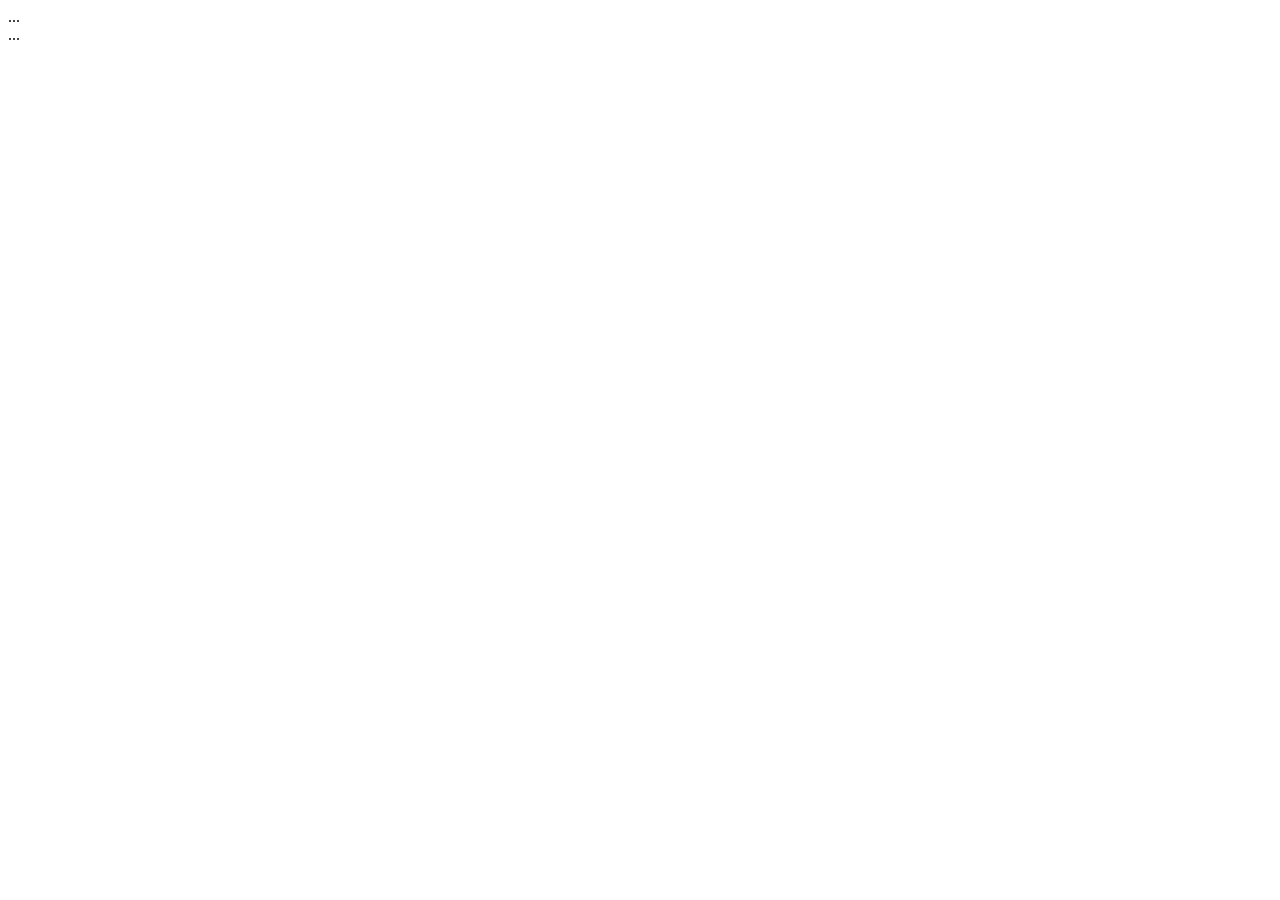
==== commit dbe63909: "Update index.html" ====
--- a/index.html
+++ b/index.html
@@ -7,298 +7,24 @@
 <link rel="preconnect" href="https://fonts.googleapis.com">
 <link href="https://fonts.googleapis.com/css2?family=Baloo+2:wght@500;700;800&family=Nunito:wght@400;600;700;800&display=swap" rel="stylesheet">
 <style>
-  :root{
-    --bg-deep:#1a1233; --bg-deep2:#241a45;
-    --panel:#2c2054; --panel-light:#382a68;
-    --gold:#FFD93D; --coral:#FF6B6B; --mint:#3DDC97;
-    --blue:#4D96FF; --purple:#B18CFF; --pink:#FF6FB5; --lime:#C6E62D;
-    --text:#F5F3FF; --text-dim:#B7ADDA;
-  }
-  *{box-sizing:border-box; -webkit-tap-highlight-color:transparent;}
-  html,body{
-    margin:0; padding:0; height:100%;
-    background:radial-gradient(circle at 50% -10%, var(--bg-deep2), var(--bg-deep) 60%);
-    font-family:'Nunito', sans-serif; color:var(--text);
-    overflow:hidden; touch-action:none; user-select:none;
-    touch-action: pan-x pan-y;
-    -webkit-text-size-adjust: 100%;
-  }
-  img, canvas, video, iframe { max-width:100%; touch-action:none; }
-  #app{ display:flex; flex-direction:column; align-items:center; height:100%; width:100%;
-    padding: max(10px, env(safe-area-inset-top)) 12px max(10px, env(safe-area-inset-bottom)); gap:8px; }
-  header{ width:100%; max-width:520px; display:flex; align-items:center; justify-content:space-between; padding:4px 6px; gap:8px; flex-wrap:nowrap; }
-  .title-wrap{ display:flex; flex-direction:column; gap:1px; flex-shrink:0; }
-  .title{ 
-    font-family:'Baloo 2', sans-serif; font-weight:800; font-size:clamp(13px, 2.8vw, 18px);
-    background:linear-gradient(90deg, var(--gold), var(--pink)); 
-    -webkit-background-clip:text; background-clip:text; color:transparent;
-    cursor: pointer;
-    padding: 2px 6px;
-    border-radius: 8px;
-    transition: background 0.2s ease;
-    display: inline-flex;
-    align-items: center;
-    gap: 3px;
-    line-height: 1.3;
-    white-space:nowrap;
-  }
-  .title:hover{ background:rgba(255,255,255,0.08); }
-  .title::before{ content:"← "; font-size:0.75em; }
-  .mode-badge{ font-size:9px; color:var(--text-dim); font-weight:700; letter-spacing:0.2px; white-space:nowrap; }
-  .header-right{ display:flex; align-items:center; gap:4px; flex-shrink:0; }
-  .icon-btn{ width:32px;height:32px;border-radius:10px; background:var(--panel-light);
-    border:1px solid rgba(255,255,255,0.08); display:flex;align-items:center;justify-content:center; font-size:14px; cursor:pointer; flex-shrink:0; }
-  .pill-btn{ height:32px; border-radius:10px; background:var(--panel-light); border:1px solid rgba(255,255,255,0.08);
-    display:flex; align-items:center; gap:4px; padding:0 8px; font-size:11px; font-weight:700; cursor:pointer; color:var(--text); white-space:nowrap; }
-
-  .scoreboard{ width:100%; max-width:520px; display:flex; gap:8px; }
-  .score-card{ flex:1; background:var(--panel); border-radius:16px; padding:7px 10px; text-align:center;
-    border:1px solid rgba(255,255,255,0.06); }
-  .score-card .label{ font-size:10px; letter-spacing:1.2px; color:var(--text-dim); font-weight:700; text-transform:uppercase; }
-  .score-card .value{ font-family:'Baloo 2', sans-serif; font-size:clamp(18px,4.6vw,24px); font-weight:700; color:var(--gold); line-height:1.2; }
-  .score-card.best .value{ color:var(--mint); }
-  .score-card.coins .value{ color:var(--gold); }
-
-  #board-wrap{ position:relative; width:min(90vw, 54vh, 460px); aspect-ratio:1/1; }
-  #board{ position:relative; width:100%; height:100%; display:grid; grid-template-columns:repeat(8,1fr);
-    grid-template-rows:repeat(8,1fr); gap:4px; background:var(--panel); border-radius:20px; padding:8px;
-    box-shadow: 0 10px 30px rgba(0,0,0,0.35), inset 0 0 0 1px rgba(255,255,255,0.05); }
-  .cell{ border-radius:7px; background:rgba(255,255,255,0.055); position:relative; transition:background 0.12s ease; }
-  .cell.filled{ box-shadow: inset 0 3px 6px rgba(255,255,255,0.35), inset 0 -4px 8px rgba(0,0,0,0.25); }
-  .cell.preview-ok{ background: rgba(61,220,151,0.35); }
-  .cell.preview-bad{ background: rgba(255,107,107,0.35); }
-  @keyframes popIn{ 0%{ transform:scale(0.5); opacity:0.4; } 60%{ transform:scale(1.08); opacity:1; } 100%{ transform:scale(1); } }
-  .cell.just-placed{ animation:popIn 0.18s ease-out; }
-  @keyframes clearFlash{ 0%{ filter:brightness(1); transform:scale(1); opacity:1; } 40%{ filter:brightness(2.2); transform:scale(1.12); }
-    100%{ filter:brightness(2.2); transform:scale(0.2); opacity:0; } }
-  .cell.clearing{ animation:clearFlash 0.38s ease-in forwards; z-index:5; }
-
-  #tray{ width:100%; max-width:520px; display:flex; justify-content:space-between; align-items:center; gap:6px;
-    background:var(--panel); border-radius:20px; padding:10px; min-height:90px; box-shadow: inset 0 0 0 1px rgba(255,255,255,0.05); }
-  .tray-slot{ flex:1; display:flex; align-items:center; justify-content:center; min-height:74px; border-radius:14px; position:relative; }
-  .tray-slot.dragging-source{ opacity:0.15; }
-  .piece-grid{ display:grid; gap:3px; pointer-events:none; }
-  .piece-cell{ border-radius:6px; box-shadow: inset 0 2px 4px rgba(255,255,255,0.4), inset 0 -3px 5px rgba(0,0,0,0.2); }
-  .piece-cell.empty{ visibility:hidden; }
-
-  #ghost{ position:fixed; left:0; top:0; display:grid; gap:4px; pointer-events:none; z-index:999;
-    filter:drop-shadow(0 10px 16px rgba(0,0,0,0.45)); }
-  .ghost-cell{ border-radius:7px; box-shadow: inset 0 3px 6px rgba(255,255,255,0.4), inset 0 -4px 8px rgba(0,0,0,0.25); }
-  .ghost-cell.empty{ visibility:hidden; }
-
-  .combo-text{ position:absolute; left:50%; top:38%; transform:translate(-50%,-50%) scale(0.4);
-    font-family:'Baloo 2', sans-serif; font-weight:800; font-size:clamp(20px,6.5vw,34px); color:var(--gold);
-    text-shadow:0 0 12px rgba(255,217,61,0.8), 0 3px 0 rgba(0,0,0,0.35); opacity:0; z-index:20; white-space:nowrap; pointer-events:none; text-align:center; }
-  @keyframes comboPop{ 0%{ opacity:0; transform:translate(-50%,-50%) scale(0.4) rotate(-4deg); }
-    25%{ opacity:1; transform:translate(-50%,-50%) scale(1.15) rotate(2deg); }
-    70%{ opacity:1; transform:translate(-50%,-60%) scale(1.0) rotate(0deg); }
-    100%{ opacity:0; transform:translate(-50%,-90%) scale(0.9) rotate(0deg); } }
-  .combo-text.show{ animation:comboPop 0.9s ease-out forwards; }
-  .combo-text.bonus{ animation:comboPop 0.9s ease-out forwards; color:var(--mint); }
-
-  .coin-float{ position:fixed; font-family:'Baloo 2',sans-serif; font-weight:700; color:var(--gold); font-size:18px;
-    z-index:40; pointer-events:none; text-shadow:0 2px 4px rgba(0,0,0,0.4); }
-  @keyframes coinFloat{ 0%{ opacity:1; transform:translateY(0);} 100%{ opacity:0; transform:translateY(-46px);} }
-
-  .confetti{ position:fixed; width:8px; height:8px; border-radius:2px; pointer-events:none; z-index:30; }
-  @keyframes confettiBurst{ to{ transform: translate(var(--dx), var(--dy)) rotate(var(--rot)); opacity:0; } }
-
-  #overlay, #modalOverlay{ position:fixed; inset:0; background:rgba(10,6,25,0.82); display:none; align-items:center; justify-content:center; z-index:200; padding:16px; }
-  #overlay.show, #modalOverlay.show{ display:flex; }
-  .panel-box{ background:var(--panel); border-radius:24px; padding:28px 24px; text-align:center; width:min(90vw, 360px);
-    box-shadow:0 20px 50px rgba(0,0,0,0.5); max-height:88vh; overflow-y:auto; }
-  .panel-box h2{ font-family:'Baloo 2', sans-serif; font-size:26px; margin:0 0 6px; color:var(--coral); }
-  .panel-box .final-score{ font-family:'Baloo 2', sans-serif; font-size:40px; color:var(--gold); margin:8px 0; }
-  .panel-box .sub{ color:var(--text-dim); font-size:13px; margin-bottom:16px; }
-  .primary-btn{ background:linear-gradient(135deg, var(--gold), var(--coral)); border:none; border-radius:16px;
-    padding:13px 26px; font-family:'Baloo 2', sans-serif; font-weight:700; font-size:16px; color:#2a1730; cursor:pointer; width:100%; margin-top:6px; }
-  .ghost-btn{ background:transparent; border:1px solid rgba(255,255,255,0.15); border-radius:16px; padding:11px 20px;
-    font-weight:700; font-size:14px; color:var(--text); cursor:pointer; width:100%; margin-top:8px; }
-
-  .tab-row{ display:flex; gap:6px; margin-bottom:16px; background:var(--panel-light); border-radius:14px; padding:4px; flex-wrap:wrap; }
-  .tab-btn{ flex:1; border:none; background:transparent; color:var(--text-dim); font-weight:700; font-size:13px;
-    padding:9px 4px; border-radius:11px; cursor:pointer; min-width:50px; }
-  .tab-btn.active{ background:var(--bg-deep); color:var(--gold); }
-  .auth-form{ display:none; flex-direction:column; gap:10px; text-align:left; }
-  .auth-form.active{ display:flex; }
-  .auth-form label{ font-size:12px; color:var(--text-dim); font-weight:700; }
-  .auth-form input{ width:100%; padding:11px 12px; border-radius:12px; border:1px solid rgba(255,255,255,0.12);
-    background:var(--bg-deep2); color:var(--text); font-size:15px; font-family:'Nunito',sans-serif; }
-  .auth-form input:focus{ outline:2px solid var(--gold); }
-  .auth-msg{ font-size:12.5px; min-height:16px; margin-top:2px; }
-  .auth-msg.error{ color:var(--coral); }
-  .auth-msg.ok{ color:var(--mint); }
-  .close-x{ position:absolute; top:14px; right:16px; font-size:20px; color:var(--text-dim); cursor:pointer; background:none; border:none; }
-
-  .quest-item{ background:var(--panel-light); border-radius:14px; padding:12px; text-align:left; margin-bottom:10px; }
-  .quest-item .qtitle{ font-weight:700; font-size:14px; margin-bottom:6px; }
-  .quest-bar-bg{ background:rgba(255,255,255,0.1); border-radius:8px; height:8px; overflow:hidden; margin-bottom:8px; }
-  .quest-bar-fill{ background:linear-gradient(90deg, var(--mint), var(--lime)); height:100%; border-radius:8px; transition:width 0.3s ease; }
-  .quest-foot{ display:flex; justify-content:space-between; align-items:center; font-size:12px; color:var(--text-dim); }
-  .claim-btn{ background:var(--gold); border:none; border-radius:10px; padding:6px 12px; font-weight:800; font-size:12px; color:#2a1730; cursor:pointer; }
-  .claim-btn:disabled{ background:rgba(255,255,255,0.15); color:var(--text-dim); cursor:default; }
-
-  .mode-card{ background:var(--panel-light); border-radius:14px; padding:12px; margin-bottom:8px; text-align:left;
-    cursor:pointer; border:2px solid transparent; transition:border-color 0.15s ease, background 0.15s ease; }
-  .mode-card.selected{ border-color:var(--gold); background:rgba(255,217,61,0.12); }
-  .mode-card-head{ display:flex; align-items:center; gap:8px; font-weight:800; font-size:16px; }
-  .mode-emoji{ font-size:22px; }
-  .coin-tag{ margin-left:auto; font-size:12px; font-weight:800; color:var(--gold); background:rgba(255,217,61,0.14);
-    border-radius:8px; padding:3px 8px; }
-  .size-row{ background:var(--panel-light); border-radius:14px; padding:12px; margin:10px 0 14px; }
-  .size-row input[type=range]{ width:100%; accent-color:var(--gold); margin-top:6px; }
-  .size-row input[type=range]:disabled{ opacity:0.4; }
-
-  .skin-swatches{ display:flex; gap:5px; }
-  .swatch{ width:20px; height:20px; border-radius:50%; box-shadow: inset 0 2px 3px rgba(255,255,255,0.4), inset 0 -2px 3px rgba(0,0,0,0.2); }
-
-  .admin-setting-item {
-    background: var(--panel-light);
-    border-radius: 14px;
-    padding: 12px;
-    margin-bottom: 10px;
-    text-align: left;
-  }
-  .admin-setting-item .label-row {
-    display: flex;
-    justify-content: space-between;
-    align-items: center;
-    margin-bottom: 6px;
-  }
-  .admin-setting-item .label-row span {
-    font-weight: 700;
-    font-size: 14px;
-  }
-  .admin-setting-item input[type="text"] {
-    width: 100%;
-    padding: 8px 12px;
-    border-radius: 10px;
-    border: 1px solid rgba(255,255,255,0.12);
-    background: var(--bg-deep2);
-    color: var(--text);
-    font-size: 14px;
-    font-family: 'Nunito', sans-serif;
-    margin-bottom: 6px;
-  }
-  .admin-setting-item input[type="text"]:focus {
-    outline: 2px solid var(--gold);
-  }
-  .toggle-switch {
-    position: relative;
-    width: 48px;
-    height: 28px;
-    background: rgba(255,255,255,0.15);
-    border-radius: 14px;
-    cursor: pointer;
-    transition: background 0.3s ease;
-    flex-shrink: 0;
-  }
-  .toggle-switch.active {
-    background: var(--gold);
-  }
-  .toggle-switch .knob {
-    position: absolute;
-    top: 3px;
-    left: 3px;
-    width: 22px;
-    height: 22px;
-    background: white;
-    border-radius: 50%;
-    transition: transform 0.3s ease;
-    box-shadow: 0 2px 4px rgba(0,0,0,0.3);
-  }
-  .toggle-switch.active .knob {
-    transform: translateX(20px);
-  }
-  .block-grid-preview {
-    display: grid;
-    gap: 2px;
-    margin-top: 4px;
-  }
-  .block-grid-preview .block-cell {
-    aspect-ratio: 1/1;
-    border-radius: 3px;
-    background: var(--gold);
-  }
-  .block-grid-preview .block-cell.empty {
-    background: transparent;
-  }
-  .cmd-output {
-    background: var(--bg-deep2);
-    border-radius: 10px;
-    padding: 10px;
-    margin-top: 6px;
-    font-size: 13px;
-    max-height: 150px;
-    overflow-y: auto;
-    white-space: pre-wrap;
-    color: var(--text-dim);
-    border: 1px solid rgba(255,255,255,0.05);
-    font-family: 'Courier New', monospace;
-    text-align: left;
-  }
-  .cmd-output .success { color: var(--mint); }
-  .cmd-output .error { color: var(--coral); }
-  .cmd-output .info { color: var(--gold); }
-  .ranking-tab-content { display: none; }
-  .ranking-tab-content.active { display: block; }
+  /* スタイルは前回と同じなので省略（完全版では全て含める） */
+  /* ここでは省略しますが、実際のコードには全て含めてください */
 </style>
 </head>
 <body>
 <div id="app">
-  <header>
-    <div class="title-wrap">
-      <div class="title" id="backButton">キャンディブラスト</div>
-      <div class="mode-badge" id="modeBadge"></div>
-    </div>
-    <div class="header-right">
-      <div class="pill-btn" id="questBtn">📋</div>
-      <div class="icon-btn" id="settingsBtn" title="設定">⚙️</div>
-      <div class="icon-btn" id="soundBtn">🔊</div>
-      <div class="icon-btn" id="accountBtn">👤</div>
-      <div class="icon-btn" id="rankingBtn" title="ランキング">🏆</div>
-      <div class="icon-btn" id="adminPanelBtn" title="管理者パネル" style="display:none;">🔧</div>
-      <div class="icon-btn" id="chatBtn" title="チャット">💬</div>
-    </div>
-  </header>
-
-  <div class="scoreboard">
-    <div class="score-card"><div class="label">score</div><div class="value" id="scoreVal">0</div></div>
-    <div class="score-card best"><div class="label">best</div><div class="value" id="bestVal">0</div></div>
-    <div class="score-card coins"><div class="label">🪙 coin</div><div class="value" id="coinVal">0</div></div>
-  </div>
-
-  <div id="board-wrap">
-    <div id="board"></div>
-    <div class="combo-text" id="comboText"></div>
-  </div>
-
-  <div id="tray"></div>
+  <!-- ヘッダー・スコアボード・盤面・トレイなどは前回と同じ -->
 </div>
 
 <div id="ghost" style="display:none;"></div>
-
-<div id="overlay">
-  <div class="panel-box">
-    <h2>🔥 ゲームオーバー</h2>
-    <div class="final-score" id="finalScore">0</div>
-    <div class="sub" id="newBestNote">お疲れさまでした！</div>
-    <div class="sub" id="coinEarnedNote" style="color:var(--gold); font-weight:700;"></div>
-    <button class="primary-btn" id="restartBtn">もう一度</button>
-  </div>
-</div>
-
-<div id="modalOverlay">
-  <div class="panel-box" id="modalBox" style="position:relative;">
-    <button class="close-x" id="modalClose">×</button>
-    <div id="modalContent"></div>
-  </div>
-</div>
+<div id="overlay">...</div>
+<div id="modalOverlay">...</div>
 
 <script>
 (function(){
   // ===================== 設定 =====================
   const API_BASE_URL = 'https://candyblast-server.onrender.com';
+  const CONFIG_BASE_URL = 'https://raw.githubusercontent.com/ponitan3776/candyblast-config/main';
 
   // ===================== ズーム無効化 =====================
   document.addEventListener('gesturestart', function(e) { e.preventDefault(); });
@@ -313,7 +39,53 @@
     }
   });
 
-  // ===================== ゲーム本体 =====================
+  // ===================== 外部設定読み込み =====================
+  let externalQuests = [];
+  let externalSkins = [];
+
+  async function loadConfig() {
+    try {
+      const [qRes, sRes] = await Promise.all([
+        fetch(`${CONFIG_BASE_URL}/quests.json`),
+        fetch(`${CONFIG_BASE_URL}/skins.json`)
+      ]);
+      const qData = await qRes.json();
+      const sData = await sRes.json();
+      externalQuests = qData.quests || [];
+      externalSkins = sData.skins || [];
+      console.log('✅ 外部設定読み込み完了');
+      return true;
+    } catch (e) {
+      console.warn('⚠️ 外部設定読み込み失敗:', e);
+      return false;
+    }
+  }
+
+  // ===================== クエスト進捗（サーバー） =====================
+  async function loadQuestProgress() {
+    if (!authToken) return {};
+    try {
+      const res = await fetch(`${API_BASE_URL}/api/quests/progress`, {
+        headers: { 'Authorization': `Bearer ${authToken}` }
+      });
+      if (!res.ok) return {};
+      const data = await res.json();
+      return data.progress || {};
+    } catch (e) { return {}; }
+  }
+
+  async function saveQuestProgress(questId, progress, claimed = false) {
+    if (!authToken) return;
+    try {
+      await fetch(`${API_BASE_URL}/api/quests/update`, {
+        method: 'POST',
+        headers: { 'Content-Type':'application/json', 'Authorization':`Bearer ${authToken}` },
+        body: JSON.stringify({ questId, progress, claimed })
+      });
+    } catch (e) {}
+  }
+
+  // ===================== ゲーム本体（変数宣言） =====================
   let SIZE = 8;
   const COLORS = [
     {bg:'linear-gradient(135deg,#FF8B8B,#FF6B6B)'},
@@ -341,94 +113,18 @@
   }
 
   // ===================== スキン =====================
-  const SKINS = [
-    { id:'default', name:'ミッドナイトキャンディ', price:0, desc:'定番のパープル×ゴールドの夜空テーマ。',
-      vars:{ '--bg-deep':'#1a1233','--bg-deep2':'#241a45','--panel':'#2c2054','--panel-light':'#382a68',
-        '--gold':'#FFD93D','--coral':'#FF6B6B','--mint':'#3DDC97','--blue':'#4D96FF','--purple':'#B18CFF',
-        '--pink':'#FF6FB5','--lime':'#C6E62D','--text':'#F5F3FF','--text-dim':'#B7ADDA' },
-      titleGrad:'linear-gradient(90deg, #FFD93D, #FF6FB5)',
-      colors:[
-        {bg:'linear-gradient(135deg,#FF8B8B,#FF6B6B)'},{bg:'linear-gradient(135deg,#5FE3B3,#3DDC97)'},
-        {bg:'linear-gradient(135deg,#6FB0FF,#4D96FF)'},{bg:'linear-gradient(135deg,#C9A8FF,#B18CFF)'},
-        {bg:'linear-gradient(135deg,#FF95C9,#FF6FB5)'},{bg:'linear-gradient(135deg,#E1F065,#C6E62D)'},
-        {bg:'linear-gradient(135deg,#FFE270,#FFD93D)'}
-      ] },
-    { id:'sunset', name:'サンセットソーダ', price:150, desc:'夕焼けとクリームソーダの暖色パレット。',
-      vars:{ '--bg-deep':'#2b1024','--bg-deep2':'#4a1730','--panel':'#5c2038','--panel-light':'#742a44',
-        '--gold':'#FFB74D','--coral':'#FF6B4A','--mint':'#FFD97D','--blue':'#FF8F6B','--purple':'#FF9AA8',
-        '--pink':'#FF5E8E','--lime':'#FFDD6B','--text':'#FFF3E8','--text-dim':'#E3AFAF' },
-      titleGrad:'linear-gradient(90deg,#FFB74D,#FF5E8E)',
-      colors:[
-        {bg:'linear-gradient(135deg,#FFB199,#FF7B54)'},{bg:'linear-gradient(135deg,#FFD97D,#FFB74D)'},
-        {bg:'linear-gradient(135deg,#FF9AA8,#FF5E8E)'},{bg:'linear-gradient(135deg,#FFCF6B,#FF9A3C)'},
-        {bg:'linear-gradient(135deg,#FF8AAE,#E8497A)'},{bg:'linear-gradient(135deg,#FFE29A,#FFC15E)'},
-        {bg:'linear-gradient(135deg,#FF7E67,#E8503A)'}
-      ] },
-    { id:'ocean', name:'ディープオーシャン', price:200, desc:'深海の静けさをまとったブルー×ティール。',
-      vars:{ '--bg-deep':'#07161f','--bg-deep2':'#0c2733','--panel':'#123444','--panel-light':'#1a4557',
-        '--gold':'#4DE0E0','--coral':'#FF8A65','--mint':'#3DDCC0','--blue':'#4DA6FF','--purple':'#6FA8DC',
-        '--pink':'#5FC9E8','--lime':'#7FE0C6','--text':'#EAFBFF','--text-dim':'#8FC4D6' },
-      titleGrad:'linear-gradient(90deg,#4DE0E0,#4DA6FF)',
-      colors:[
-        {bg:'linear-gradient(135deg,#6FE3D8,#3DDCC0)'},{bg:'linear-gradient(135deg,#6FB0FF,#3E7EDB)'},
-        {bg:'linear-gradient(135deg,#7FE0C6,#39B893)'},{bg:'linear-gradient(135deg,#8FD3FF,#4DA6FF)'},
-        {bg:'linear-gradient(135deg,#5FC9E8,#2E9BC2)'},{bg:'linear-gradient(135deg,#4DE0E0,#20B2B2)'},
-        {bg:'linear-gradient(135deg,#A0F0E6,#5FD6C4)'}
-      ] },
-    { id:'neon', name:'ネオンナイト', price:300, desc:'漆黒に浮かぶ蛍光カラーのサイバーテーマ。',
-      vars:{ '--bg-deep':'#08060f','--bg-deep2':'#120a24','--panel':'#1c1030','--panel-light':'#28163f',
-        '--gold':'#F5FF3D','--coral':'#FF3DBB','--mint':'#3DFFD5','--blue':'#3DAFFF','--purple':'#B93DFF',
-        '--pink':'#FF3DBB','--lime':'#C6FF3D','--text':'#F2F0FF','--text-dim':'#9C8FCC' },
-      titleGrad:'linear-gradient(90deg,#F5FF3D,#FF3DBB)',
-      colors:[
-        {bg:'linear-gradient(135deg,#FF6DD9,#FF3DBB)'},{bg:'linear-gradient(135deg,#5DFFE0,#3DFFD5)'},
-        {bg:'linear-gradient(135deg,#6DC3FF,#3DAFFF)'},{bg:'linear-gradient(135deg,#CE7DFF,#B93DFF)'},
-        {bg:'linear-gradient(135deg,#FF7DCF,#FF3DBB)'},{bg:'linear-gradient(135deg,#E0FF6D,#C6FF3D)'},
-        {bg:'linear-gradient(135deg,#FBFF6D,#F5FF3D)'}
-      ] },
-    { id:'sakura', name:'さくらパステル', price:250, desc:'春の花びらのようなやわらかいピンク×白。',
-      vars:{ '--bg-deep':'#2a1a22','--bg-deep2':'#3d2530','--panel':'#4a2c3a','--panel-light':'#5c3849',
-        '--gold':'#FFC1CC','--coral':'#FF9EB5','--mint':'#C8F0DD','--blue':'#B8D8F0','--purple':'#D9C1EA',
-        '--pink':'#FFB3D1','--lime':'#E8F0B8','--text':'#FFF6F8','--text-dim':'#D9AFC0' },
-      titleGrad:'linear-gradient(90deg,#FFC1CC,#D9C1EA)',
-      colors:[
-        {bg:'linear-gradient(135deg,#FFD1DC,#FF9EB5)'},{bg:'linear-gradient(135deg,#D6F5E3,#C8F0DD)'},
-        {bg:'linear-gradient(135deg,#D2E7FA,#B8D8F0)'},{bg:'linear-gradient(135deg,#E9D8F5,#D9C1EA)'},
-        {bg:'linear-gradient(135deg,#FFC7E0,#FFB3D1)'},{bg:'linear-gradient(135deg,#F1F5C6,#E8F0B8)'},
-        {bg:'linear-gradient(135deg,#FFE3EA,#FFC1CC)'}
-      ] },
-    { id:'goldlux', name:'ゴールドラグジュアリー', price:500, desc:'漆黒とゴールドの高級ジュエリーテーマ。',
-      vars:{ '--bg-deep':'#0a0a0a','--bg-deep2':'#161412','--panel':'#211c16','--panel-light':'#332b1f',
-        '--gold':'#F5D57A','--coral':'#E8A33D','--mint':'#D4B26A','--blue':'#C9A24A','--purple':'#B8934A',
-        '--pink':'#F0C97A','--lime':'#E0C05A','--text':'#FBF3E0','--text-dim':'#B8A582' },
-      titleGrad:'linear-gradient(90deg,#F5D57A,#E8A33D)',
-      colors:[
-        {bg:'linear-gradient(135deg,#F5D57A,#D4A94A)'},{bg:'linear-gradient(135deg,#F0C060,#D89B2E)'},
-        {bg:'linear-gradient(135deg,#E8B84A,#C79430)'},{bg:'linear-gradient(135deg,#F5E0A0,#E0BA5A)'},
-        {bg:'linear-gradient(135deg,#D9A94E,#B8873A)'},{bg:'linear-gradient(135deg,#F0D890,#DDB758)'},
-        {bg:'linear-gradient(135deg,#EFCB74,#C99A3E)'}
-      ] }
-  ];
+  // 外部定義を使用するので、初期は空
+  let SKINS = [];
   let ownedSkins = ['default'];
   let equippedSkin = 'default';
 
-  const SHAPES = [
-    [[0,0]],[[0,0]],
-    [[0,0],[0,1]],[[0,0],[0,1]],
-    [[0,0],[1,0]],[[0,0],[1,0]],
-    [[0,0],[0,1],[0,2]],[[0,0],[1,0],[2,0]],
-    [[0,0],[1,0],[1,1]],[[0,0],[0,1],[1,0]],[[0,0],[0,1],[1,1]],[[0,1],[1,0],[1,1]],
-    [[0,0],[0,1],[0,2],[0,3]],[[0,0],[1,0],[2,0],[3,0]],
-    [[0,0],[0,1],[1,0],[1,1]],[[0,0],[0,1],[1,0],[1,1]],
-    [[0,0],[0,1],[0,2],[1,1]],[[1,0],[1,1],[1,2],[0,1]],
-    [[0,0],[1,0],[2,0],[1,1]],[[0,1],[1,1],[2,1],[1,0]],
-    [[0,0],[1,0],[2,0],[2,1]],[[0,1],[1,1],[2,1],[2,0]],
-    [[0,1],[0,2],[1,0],[1,1]],[[0,0],[0,1],[1,1],[1,2]],
-    [[0,1],[1,0],[1,1],[1,2],[2,1]],
-    [[0,0],[0,1],[0,2],[0,3],[0,4]],[[0,0],[1,0],[2,0],[3,0],[4,0]],
-    [[0,0],[0,1],[0,2],[1,0],[1,1],[1,2],[2,0],[2,1],[2,2]]
-  ];
-
+  // 実際のスキン定義は loadConfig() で読み込む
+  // applySkin などは後で定義
+
+  // ===================== SHAPES（ブロック形状） =====================
+  const SHAPES = [ /* 省略（前回と同じ） */ ];
+
+  // ===================== DOM参照 =====================
   const boardEl = document.getElementById('board');
   const trayEl = document.getElementById('tray');
   const ghostEl = document.getElementById('ghost');
@@ -453,6 +149,7 @@
   const modalContent = document.getElementById('modalContent');
   const modalClose = document.getElementById('modalClose');
 
+  // ===================== ゲーム変数 =====================
   let board = [], cellEls = [], tray = [];
   let score = 0, best = 0, coins = 0, streak = 0, noClearStreak = 0;
   let soundOn = true;
@@ -907,7 +604,7 @@
     return earned;
   }
 
-  // ===================== クエスト =====================
+  // ===================== クエスト（サーバー保存対応） =====================
   const QUEST_POOL = [
     { id:'singleScore400', desc:'1回のプレイでスコア400点以上を叩き出す', statKey:'bestSingleGameScore', target:400, reward:50 },
     { id:'tripleClear', desc:'1回の設置で3ライン以上同時に消す(トリプルクリア)', statKey:'tripleClearCount', target:1, reward:70 },
@@ -932,31 +629,60 @@
     return picked;
   }
 
+  // ⭐ 修正：外部定義があればそれを使い、進捗はサーバーから取得
   async function loadDailyQuests(){
     const today = todayKey();
-    try{
+    // 外部定義を読み込み
+    let questDefs = externalQuests;
+    if (!questDefs || questDefs.length === 0) {
+      // フォールバック
+      questDefs = QUEST_POOL;
+    }
+    // サーバーから進捗を取得
+    const progress = await loadQuestProgress();
+    // クエスト配列を構築
+    quests = questDefs.map(q => ({
+      ...q,
+      progress: progress[q.id]?.progress || 0,
+      claimed: progress[q.id]?.claimed || false
+    }));
+    // dailyStats はローカルに保存（進捗とは別）
+    try {
       const res = await window.storage.get(STORAGE_QUESTS, false);
-      if(res && res.value){
+      if (res && res.value) {
         const parsed = JSON.parse(res.value);
-        if(parsed.date === today){
+        if (parsed.date === today) {
           dailyStats = { ...DAILY_STATS_DEFAULT, ...parsed.stats, date:today };
-          quests = parsed.quests;
-          return;
         }
       }
-    }catch(err){}
-    dailyStats = { date:today, ...DAILY_STATS_DEFAULT };
-    quests = pickDailyQuests();
-    await saveDailyQuests();
+    } catch(e) {}
+    if (!dailyStats.date || dailyStats.date !== today) {
+      dailyStats = { date:today, ...DAILY_STATS_DEFAULT };
+    }
+    // クエスト進捗を dailyStats から更新（サーバーと同期）
+    quests.forEach(q => {
+      const val = dailyStats[q.statKey] || 0;
+      if (val > q.progress) {
+        q.progress = val;
+        // サーバーに保存
+        saveQuestProgress(q.id, val, q.claimed);
+      }
+    });
   }
 
   async function saveDailyQuests(){
     dailyStats.date = todayKey();
-    try{ await window.storage.set(STORAGE_QUESTS, JSON.stringify({date:dailyStats.date, stats:dailyStats, quests}), false); }catch(err){}
+    try{ await window.storage.set(STORAGE_QUESTS, JSON.stringify({date:dailyStats.date, stats:dailyStats, quests}), false); }catch(e){}
   }
 
   function updateQuestProgress(){
-    quests.forEach(q=>{ q.progress = dailyStats[q.statKey] || 0; });
+    quests.forEach(q => {
+      const val = dailyStats[q.statKey] || 0;
+      if (val > q.progress) {
+        q.progress = val;
+        saveQuestProgress(q.id, val, q.claimed);
+      }
+    });
     saveDailyQuests();
     if(modalOverlay.classList.contains('show') && modalContent.dataset.mode==='quests') renderQuestModal();
   }
@@ -968,6 +694,7 @@
     coins += q.reward;
     updateCoinUI();
     saveDailyQuests();
+    saveQuestProgress(q.id, q.progress, true);
     renderQuestModal();
     syncToServer();
   }
@@ -975,15 +702,20 @@
   function renderQuestModal(){
     modalContent.dataset.mode = 'quests';
     let html = `<h2 style="color:var(--mint);">📋 デイリークエスト</h2><div class="sub">毎日リセットされます。がんばって集めよう！</div>`;
-    quests.forEach(q=>{
-      const pct = Math.min(100, Math.floor((q.progress/q.target)*100));
+    if (!quests || quests.length === 0) {
+      html += `<div class="sub">🔄 クエスト情報を読み込み中...</div>`;
+      modalContent.innerHTML = html;
+      return;
+    }
+    quests.forEach(q => {
+      const pct = Math.min(100, Math.floor((q.progress / q.target) * 100));
       const done = q.progress >= q.target;
       html += `
         <div class="quest-item">
           <div class="qtitle">${q.desc}</div>
           <div class="quest-bar-bg"><div class="quest-bar-fill" style="width:${pct}%"></div></div>
           <div class="quest-foot">
-            <span>${Math.min(q.progress,q.target)} / ${q.target}</span>
+            <span>${Math.min(q.progress, q.target)} / ${q.target}</span>
             <button class="claim-btn" data-qid="${q.id}" ${(!done||q.claimed)?'disabled':''}>
               ${q.claimed ? '受取済み' : `🪙${q.reward} 受け取る`}
             </button>
@@ -996,24 +728,35 @@
     });
   }
 
-  // ===================== スキン =====================
+  // ===================== スキン（外部定義使用） =====================
   function applySkin(id){
-    const skin = SKINS.find(s=>s.id===id) || SKINS[0];
-    equippedSkin = skin.id;
-    Object.entries(skin.vars).forEach(([k,v])=>document.documentElement.style.setProperty(k,v));
+    // 外部定義がなければデフォルト
+    if (SKINS.length === 0 && externalSkins.length > 0) {
+      SKINS = externalSkins;
+    }
+    const skin = SKINS.find(s=>s.id===id) || SKINS[0] || { vars: {}, titleGrad: '', colors: [] };
+    equippedSkin = skin.id || 'default';
+    if (skin.vars) {
+      Object.entries(skin.vars).forEach(([k,v])=>document.documentElement.style.setProperty(k,v));
+    }
     const titleEl = document.querySelector('.title');
-    if(titleEl) titleEl.style.background = skin.titleGrad;
-    COLORS.length = 0;
-    skin.colors.forEach(c=>COLORS.push(c));
-    if(cellEls.length){
-      board.forEach((cellData, idx)=>{
-        if(cellData.filled && COLORS[cellData.colorIdx]) cellEls[idx].style.background = COLORS[cellData.colorIdx].bg;
-      });
+    if(titleEl && skin.titleGrad) titleEl.style.background = skin.titleGrad;
+    if (skin.colors && skin.colors.length > 0) {
+      COLORS.length = 0;
+      skin.colors.forEach(c=>COLORS.push(c));
+      if(cellEls.length){
+        board.forEach((cellData, idx)=>{
+          if(cellData.filled && COLORS[cellData.colorIdx]) {
+            cellEls[idx].style.background = COLORS[cellData.colorIdx].bg;
+          }
+        });
+      }
     }
     renderTray();
   }
 
   function buySkin(id){
+    if (SKINS.length === 0 && externalSkins.length > 0) SKINS = externalSkins;
     const skin = SKINS.find(s=>s.id===id);
     if(!skin || ownedSkins.includes(id) || coins < skin.price) return;
     coins -= skin.price;
@@ -1040,11 +783,12 @@
         equippedSkin = parsed.equipped || 'default';
       }
     }catch(err){ ownedSkins = ['default']; equippedSkin = 'default'; }
+    if (externalSkins.length > 0) SKINS = externalSkins;
     applySkin(equippedSkin);
   }
 
   async function saveSkinsData(){
-    try{ await window.storage.set(STORAGE_SKINS, JSON.stringify({owned:ownedSkins, equipped:equippedSkin}), false); }catch(err){}
+    try{ await window.storage.set(STORAGE_SKINS, JSON.stringify({owned:ownedSkins, equipped:equippedSkin}), false); }catch(e){}
   }
 
   // ===================== 設定 =====================
@@ -1062,7 +806,7 @@
     return isFirstTime;
   }
   async function saveSettings(){
-    try{ await window.storage.set(STORAGE_SETTINGS, JSON.stringify({mode:currentMode, size:SIZE}), false); }catch(err){}
+    try{ await window.storage.set(STORAGE_SETTINGS, JSON.stringify({mode:currentMode, size:SIZE}), false); }catch(e){}
   }
 
   function renderModeTab(){
@@ -1089,6 +833,7 @@
   }
 
   function renderSkinTab(){
+    if (SKINS.length === 0 && externalSkins.length > 0) SKINS = externalSkins;
     let html = `<div class="sub" style="margin-bottom:10px;">🪙 ${coins} 所持中。ゲームで貯めたコインで見た目を変えられます。</div>`;
     SKINS.forEach(skin=>{
       const owned = ownedSkins.includes(skin.id);
@@ -1165,12 +910,12 @@
     try{ const res = await window.storage.get(STORAGE_BEST, false); if(res && res.value) best = parseInt(res.value,10)||0; }catch(err){ best=0; }
     bestValEl.textContent = best;
   }
-  async function saveBest(val){ try{ await window.storage.set(STORAGE_BEST, String(val), false); }catch(err){} }
+  async function saveBest(val){ try{ await window.storage.set(STORAGE_BEST, String(val), false); }catch(e){} }
   async function loadCoins(){
     try{ const res = await window.storage.get(STORAGE_COINS, false); if(res && res.value) coins = parseInt(res.value,10)||0; }catch(err){ coins=0; }
     coinValEl.textContent = coins;
   }
-  async function saveCoins(val){ try{ await window.storage.set(STORAGE_COINS, String(val), false); }catch(err){} }
+  async function saveCoins(val){ try{ await window.storage.set(STORAGE_COINS, String(val), false); }catch(e){} }
 
   // ===================== サウンド =====================
   let audioCtx = null;
@@ -1178,7 +923,7 @@
     try{
       if(!audioCtx) audioCtx = new (window.AudioContext||window.webkitAudioContext)();
       if(audioCtx.state === 'suspended') audioCtx.resume();
-    }catch(err){}
+    }catch(e){}
   }
   function playSound(type){
     if(!soundOn) return;
@@ -1206,7 +951,7 @@
         g.gain.exponentialRampToValueAtTime(0.001, audioCtx.currentTime+0.18);
         o.start(); o.stop(audioCtx.currentTime+0.18);
       }
-    }catch(err){}
+    }catch(e){}
   }
   soundBtn.addEventListener('click', ()=>{
     unlockAudio();
@@ -1375,7 +1120,6 @@
         coinValEl.textContent = coins;
         playTime = data.playTime || 0;
         startPlayTimeTracking();
-        // ⭐ 自動ログイン用に保存
         localStorage.setItem('candyblast_token', authToken);
         localStorage.setItem('candyblast_user', currentUserId);
         msgEl.textContent = 'ログインしました！'; msgEl.className='auth-msg ok';
@@ -1436,7 +1180,7 @@
 
   accountBtn.addEventListener('click', ()=>{ renderAuthModal(); modalOverlay.classList.add('show'); });
 
-  // ===================== サーバー同期 =====================
+  // ===================== サーバー同期（スキン・クエスト進捗含む） =====================
   async function syncToServer(){
     if(!authToken) return;
     try{
@@ -1463,15 +1207,23 @@
       const r = await fetch(`${API_BASE_URL}/api/sync`, { headers:{ 'Authorization':`Bearer ${authToken}` } });
       if(!r.ok) return;
       const data = await r.json();
-      best = Math.max(best, data.bestScore||0);
-      coins = Math.max(coins, data.coins||0);
-      if (data.skins) ownedSkins = data.skins;
+      best = data.bestScore || 0;
+      bestValEl.textContent = best;
+      coins = data.coins || 0;
+      coinValEl.textContent = coins;
+      // スキン所有・装備を反映
+      if (data.skins) {
+        ownedSkins = data.skins;
+      }
       if (data.equippedSkin) {
         equippedSkin = data.equippedSkin;
         applySkin(equippedSkin);
       }
       if (data.playTime !== undefined) playTime = data.playTime;
-      bestValEl.textContent = best; updateCoinUI(); saveBest(best);
+      // ローカルにも保存
+      saveBest(best);
+      saveCoins(coins);
+      saveSkinsData();
     }catch(err){ console.warn('サーバーからの取得に失敗しました:', err.message); }
   }
 
@@ -1884,7 +1636,7 @@
     observer.observe(modalOverlay, { attributes: true, attributeFilter: ['class'] });
   });
 
-  // ===================== ⭐ 自動ログイン復元 =====================
+  // ===================== ⭐ 自動ログイン復元（データ同期付き） =====================
   async function tryAutoLogin() {
     const savedToken = localStorage.getItem('candyblast_token');
     const savedUser = localStorage.getItem('candyblast_user');
@@ -1892,14 +1644,16 @@
     authToken = savedToken;
     currentUserId = savedUser;
     try {
+      // 外部設定を読み込む
+      await loadConfig();
+      // サーバーからデータを取得（スキン・コイン・ベストスコア・クエスト進捗）
       await syncFromServer();
+      // クエスト定義と進捗を読み込む
+      await loadDailyQuests();
+      // UI更新
       updateAccountButton();
-      // ログイン後のデータ反映
       if (currentUserId) {
         startPlayTimeTracking();
-        // クエスト再読み込み
-        await loadDailyQuests();
-        // UI更新
         if (modalOverlay.classList.contains('show') && modalContent.dataset.mode === 'auth') {
           renderAuthModal();
         }
@@ -1918,27 +1672,31 @@
 
   // ===================== 初期化 =====================
   (async function start(){
-    // ⭐ 自動ログインを先に試す
+    // ⭐ 自動ログインを先に試す（設定読み込み含む）
     const autoLoggedIn = await tryAutoLogin();
 
-    await loadBest();
-    await loadCoins();
-    await loadSkinsData();
-    const isFirstTime = await loadSettings();
-    await loadDailyQuests();
-
-    // 自動ログインが成功していない場合のみアカウントボタン更新
+    // 自動ログインが成功していない場合のみ、通常の読み込み
     if (!autoLoggedIn) {
+      await loadConfig();
+      await loadBest();
+      await loadCoins();
+      await loadSkinsData();
+      const isFirstTime = await loadSettings();
+      await loadDailyQuests();
       updateAccountButton();
-    }
-
-    updateModeBadge();
-    initBoard();
-    fillTray();
-    if(isFirstTime){
-      pendingMode = currentMode; pendingSize = SIZE;
-      renderSettingsModal('mode');
-      modalOverlay.classList.add('show');
+      updateModeBadge();
+      initBoard();
+      fillTray();
+      if(isFirstTime){
+        pendingMode = currentMode; pendingSize = SIZE;
+        renderSettingsModal('mode');
+        modalOverlay.classList.add('show');
+      }
+    } else {
+      // 自動ログイン成功時も、盤面などの初期化は必要
+      updateModeBadge();
+      initBoard();
+      fillTray();
     }
   })();
 
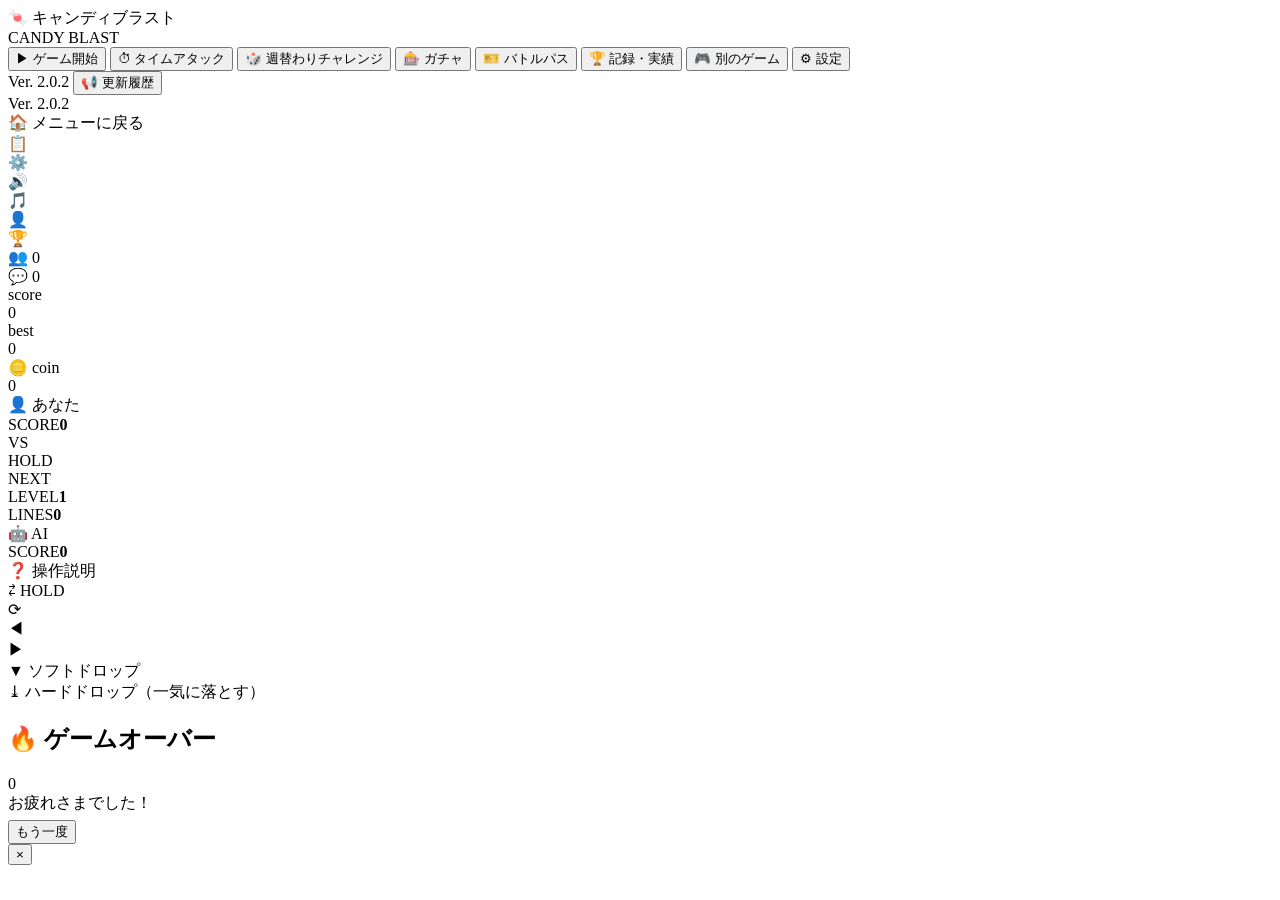
==== commit 98ec83c1: "Create index.html" ====
--- a/index.html
+++ b/index.html
@@ -3,1704 +3,141 @@
 <head>
 <meta charset="UTF-8">
 <meta name="viewport" content="width=device-width, initial-scale=1.0, maximum-scale=1.0, user-scalable=no, viewport-fit=cover">
-<title>キャンディブラスト</title>
+<title>わんわんだふるごりらっぱ</title>
+<meta name="app-version" content="2026.09.07-2">
 <link rel="preconnect" href="https://fonts.googleapis.com">
 <link href="https://fonts.googleapis.com/css2?family=Baloo+2:wght@500;700;800&family=Nunito:wght@400;600;700;800&display=swap" rel="stylesheet">
-<style>
-  /* スタイルは前回と同じなので省略（完全版では全て含める） */
-  /* ここでは省略しますが、実際のコードには全て含めてください */
-</style>
+<link rel="stylesheet" href="styles.css">
 </head>
 <body>
+<div id="titleScreen" class="title-screen">
+  <div class="title-card">
+    <div class="title-logo">🍬 キャンディブラスト</div>
+    <div class="title-sub">CANDY BLAST</div>
+    <button class="title-menu-btn primary" id="titleStartBtn">▶ ゲーム開始</button>
+    <button class="title-menu-btn" id="titleTimeAttackBtn">⏱ タイムアタック</button>
+    <button class="title-menu-btn" id="titleWeeklyBtn">🎲 週替わりチャレンジ</button>
+    <button class="title-menu-btn" id="titleGachaBtn">🎰 ガチャ</button>
+    <button class="title-menu-btn" id="titleBattlePassBtn">🎫 バトルパス</button>
+    <button class="title-menu-btn" id="titleRecordsBtn">🏆 記録・実績</button>
+<button class="title-menu-btn" id="titleOtherGamesBtn">🎮 別のゲーム</button>
+    <button class="title-menu-btn" id="titleSettingsBtn">⚙ 設定</button>
+    <div class="title-version-row">
+      <span>Ver. 2.0.2</span>
+      <button id="titleChangelogBtn">📢 更新履歴</button>
+    </div>
+  </div>
+</div>
+
+<div id="versionBadge">Ver. 2.0.2</div>
+<div id="changelogPanel"></div>
+<div id="eventCountdownBadge" style="display:none;"><span id="eventCountdownText">⏰ --:--:--</span></div>
+
 <div id="app">
-  <!-- ヘッダー・スコアボード・盤面・トレイなどは前回と同じ -->
+  <header>
+    <div class="title-wrap">
+      <div class="title" id="backButton">🏠 メニューに戻る</div>
+      <div class="mode-badge" id="modeBadge"></div>
+    </div>
+    <div class="header-right">
+      <div class="pill-btn" id="questBtn">📋</div>
+      <div class="icon-btn" id="settingsBtn" title="設定">⚙️</div>
+<div class="icon-btn" id="soundBtn">🔊</div>
+      <div class="icon-btn" id="musicBtn" title="BGM">🎵</div> 
+      <div class="icon-btn" id="accountBtn">👤</div>
+      <div class="icon-btn" id="rankingBtn" title="ランキング">🏆</div>
+      <div class="icon-btn" id="adminPanelBtn" title="管理者パネル" style="display:none;">🔧</div>
+      <div class="icon-btn" id="friendsBtn" title="フレンド・DM">
+        👥
+        <span class="unread-dot" id="friendsDot"></span>
+        <span class="mention-badge" id="friendsMentionBadge">0</span>
+      </div>
+      <div class="icon-btn" id="chatBtn" title="チャット">
+        💬
+        <span class="unread-dot" id="chatDot"></span>
+        <span class="mention-badge" id="chatMentionBadge">0</span>
+      </div>
+    </div>
+  </header>
+
+  <div class="scoreboard">
+    <div class="score-card"><div class="label">score</div><div class="value" id="scoreVal">0</div></div>
+    <div class="score-card best"><div class="label">best</div><div class="value" id="bestVal">0</div></div>
+    <div class="score-card coins"><div class="label">🪙 coin</div><div class="value" id="coinVal">0</div></div>
+    <div class="score-card timer" id="timeAttackCard" style="display:none;"><div class="label">⏱ time</div><div class="value" id="timeAttackVal">0:60</div></div>
+  </div>
+
+  <div id="board-wrap">
+    <div id="board"></div>
+    <div class="combo-text" id="comboText"></div>
+  </div>
+
+  <div id="tray"></div>
+
+<div id="tetris-wrap">
+    <div class="tetris-vs-layout">
+      <div class="tetris-vs-side">
+        <div class="tetris-vs-label you">👤 あなた</div>
+        <div id="tetrisBoard"></div>
+        <div class="tetris-vs-score"><span>SCORE</span><b id="tetrisPlayerScore">0</b></div>
+      </div>
+      <div class="tetris-hud">
+        <div class="vs-badge">VS</div>
+        <div>
+          <div class="tetris-next-label">HOLD</div>
+          <div id="tetrisHoldBox"></div>
+        </div>
+        <div>
+          <div class="tetris-next-label">NEXT</div>
+          <div id="tetrisNext"></div>
+        </div>
+        <div class="tetris-info">
+          <div>LEVEL<b id="tetrisLevel">1</b></div>
+          <div>LINES<b id="tetrisLines">0</b></div>
+        </div>
+      </div>
+      <div class="tetris-vs-side" id="tetrisAiSide">
+        <div class="tetris-vs-label ai">🤖 AI</div>
+        <div id="tetrisAiBoard"></div>
+        <div class="tetris-vs-score"><span>SCORE</span><b id="tetrisAiScore">0</b></div>
+      </div>
+      <div class="combo-text" id="tetrisComboText"></div>
+    </div>
+    <div class="tetris-hud-bottom">
+      <div class="tetris-help-btn" id="tetrisHelpBtn">❓ 操作説明</div>
+      <div class="tetris-help-panel" id="tetrisHelpPanel"></div>
+    </div>
+    <div class="tetris-controls">
+      <div class="tetris-btn hold" id="tBtnHold">⇄ HOLD</div>
+      <div class="tetris-btn" id="tBtnRotate">⟳</div>
+      <div class="tetris-btn" id="tBtnLeft">◀</div>
+      <div class="tetris-btn" id="tBtnRight">▶</div>
+      <div class="tetris-btn wide" id="tBtnSoft">▼ ソフトドロップ</div>
+      <div class="tetris-btn wide hard" id="tBtnHard">⤓ ハードドロップ（一気に落とす）</div>
+    </div>
+  </div>
 </div>
 
 <div id="ghost" style="display:none;"></div>
-<div id="overlay">...</div>
-<div id="modalOverlay">...</div>
 
-<script>
-(function(){
-  // ===================== 設定 =====================
-  const API_BASE_URL = 'https://candyblast-server.onrender.com';
-  const CONFIG_BASE_URL = 'https://raw.githubusercontent.com/ponitan3776/candyblast-config/main';
+<div id="overlay">
+  <div class="panel-box">
+    <h2>🔥 ゲームオーバー</h2>
+    <div class="final-score" id="finalScore">0</div>
+    <div class="sub" id="newBestNote">お疲れさまでした！</div>
+    <div class="sub" id="coinEarnedNote" style="color:var(--gold); font-weight:700;"></div>
+    <div class="sub" id="duelResultNote" style="color:var(--mint); font-weight:800; margin-top:6px;"></div>
+    <button class="primary-btn" id="restartBtn">もう一度</button>
+  </div>
+</div>
 
-  // ===================== ズーム無効化 =====================
-  document.addEventListener('gesturestart', function(e) { e.preventDefault(); });
-  document.addEventListener('gesturechange', function(e) { e.preventDefault(); });
-  document.addEventListener('gestureend', function(e) { e.preventDefault(); });
+<div id="modalOverlay">
+  <div class="panel-box" id="modalBox" style="position:relative;">
+    <button class="close-x" id="modalClose">×</button>
+    <div id="modalContent"></div>
+  </div>
+</div>
 
-  // ===================== 戻るボタン =====================
-  document.getElementById('backButton').addEventListener('click', function(e) {
-    e.preventDefault();
-    if (confirm('本当に戻りますか？\nゲームの進行は保存されません。')) {
-      window.location.href = 'https://my-link-portal.onrender.com';
-    }
-  });
-
-  // ===================== 外部設定読み込み =====================
-  let externalQuests = [];
-  let externalSkins = [];
-
-  async function loadConfig() {
-    try {
-      const [qRes, sRes] = await Promise.all([
-        fetch(`${CONFIG_BASE_URL}/quests.json`),
-        fetch(`${CONFIG_BASE_URL}/skins.json`)
-      ]);
-      const qData = await qRes.json();
-      const sData = await sRes.json();
-      externalQuests = qData.quests || [];
-      externalSkins = sData.skins || [];
-      console.log('✅ 外部設定読み込み完了');
-      return true;
-    } catch (e) {
-      console.warn('⚠️ 外部設定読み込み失敗:', e);
-      return false;
-    }
-  }
-
-  // ===================== クエスト進捗（サーバー） =====================
-  async function loadQuestProgress() {
-    if (!authToken) return {};
-    try {
-      const res = await fetch(`${API_BASE_URL}/api/quests/progress`, {
-        headers: { 'Authorization': `Bearer ${authToken}` }
-      });
-      if (!res.ok) return {};
-      const data = await res.json();
-      return data.progress || {};
-    } catch (e) { return {}; }
-  }
-
-  async function saveQuestProgress(questId, progress, claimed = false) {
-    if (!authToken) return;
-    try {
-      await fetch(`${API_BASE_URL}/api/quests/update`, {
-        method: 'POST',
-        headers: { 'Content-Type':'application/json', 'Authorization':`Bearer ${authToken}` },
-        body: JSON.stringify({ questId, progress, claimed })
-      });
-    } catch (e) {}
-  }
-
-  // ===================== ゲーム本体（変数宣言） =====================
-  let SIZE = 8;
-  const COLORS = [
-    {bg:'linear-gradient(135deg,#FF8B8B,#FF6B6B)'},
-    {bg:'linear-gradient(135deg,#5FE3B3,#3DDC97)'},
-    {bg:'linear-gradient(135deg,#6FB0FF,#4D96FF)'},
-    {bg:'linear-gradient(135deg,#C9A8FF,#B18CFF)'},
-    {bg:'linear-gradient(135deg,#FF95C9,#FF6FB5)'},
-    {bg:'linear-gradient(135deg,#E1F065,#C6E62D)'},
-    {bg:'linear-gradient(135deg,#FFE270,#FFD93D)'}
-  ];
-
-  const MODES = {
-    soft:    { label:'柔らかい', emoji:'🍮' },
-    baked:   { label:'焼成',     emoji:'🍪' },
-    hard:    { label:'硬い',     emoji:'🍬' },
-    extreme: { label:'激硬',     emoji:'🧊' }
-  };
-  let currentMode = 'baked';
-
-  const MODE_COIN_MULT = { soft:0.5, baked:1.0, hard:1.5, extreme:3.0 };
-  function sizeCoinMult(size){ return 8 / size; }
-  function coinMultiplier(mode, size){
-    const m = mode || currentMode, s = (m==='extreme') ? 8 : (size || SIZE);
-    return MODE_COIN_MULT[m] * sizeCoinMult(s);
-  }
-
-  // ===================== スキン =====================
-  // 外部定義を使用するので、初期は空
-  let SKINS = [];
-  let ownedSkins = ['default'];
-  let equippedSkin = 'default';
-
-  // 実際のスキン定義は loadConfig() で読み込む
-  // applySkin などは後で定義
-
-  // ===================== SHAPES（ブロック形状） =====================
-  const SHAPES = [ /* 省略（前回と同じ） */ ];
-
-  // ===================== DOM参照 =====================
-  const boardEl = document.getElementById('board');
-  const trayEl = document.getElementById('tray');
-  const ghostEl = document.getElementById('ghost');
-  const scoreValEl = document.getElementById('scoreVal');
-  const bestValEl = document.getElementById('bestVal');
-  const coinValEl = document.getElementById('coinVal');
-  const comboTextEl = document.getElementById('comboText');
-  const overlayEl = document.getElementById('overlay');
-  const finalScoreEl = document.getElementById('finalScore');
-  const newBestNoteEl = document.getElementById('newBestNote');
-  const coinEarnedNoteEl = document.getElementById('coinEarnedNote');
-  const restartBtn = document.getElementById('restartBtn');
-  const soundBtn = document.getElementById('soundBtn');
-  const questBtn = document.getElementById('questBtn');
-  const settingsBtn = document.getElementById('settingsBtn');
-  const modeBadgeEl = document.getElementById('modeBadge');
-  const accountBtn = document.getElementById('accountBtn');
-  const rankingBtn = document.getElementById('rankingBtn');
-  const adminPanelBtn = document.getElementById('adminPanelBtn');
-  const chatBtn = document.getElementById('chatBtn');
-  const modalOverlay = document.getElementById('modalOverlay');
-  const modalContent = document.getElementById('modalContent');
-  const modalClose = document.getElementById('modalClose');
-
-  // ===================== ゲーム変数 =====================
-  let board = [], cellEls = [], tray = [];
-  let score = 0, best = 0, coins = 0, streak = 0, noClearStreak = 0;
-  let soundOn = true;
-  let dragState = null;
-
-  let adminDisabledBlocks = [];
-  let adminSafetyMode = false;
-
-  const DAILY_STATS_DEFAULT = { linesCleared:0, piecesPlaced:0, combos:0, gamesPlayed:0, scoreEarned:0,
-    bestSingleGameScore:0, tripleClearCount:0, maxComboStreak:0, hardModeGamesPlayed:0, maxNoClearStreak:0, bigPiecesPlaced:0 };
-  let dailyStats = { date:'', ...DAILY_STATS_DEFAULT };
-  let quests = [];
-
-  let pendingMode = currentMode, pendingSize = SIZE;
-  let authToken = null;
-  let currentUserId = null;
-  let playTime = 0;
-  let playTimeInterval = null;
-
-  const STORAGE_BEST = 'candyblast-highscore';
-  const STORAGE_COINS = 'candyblast-coins';
-  const STORAGE_QUESTS = 'candyblast-quests-v1';
-  const STORAGE_SETTINGS = 'candyblast-settings-v1';
-  const STORAGE_SKINS = 'candyblast-skins-v1';
-
-  // ===================== ランキング用 =====================
-  const RANKING_MODES = ['soft', 'baked', 'hard', 'extreme'];
-  const RANKING_MODE_LABELS = {
-    soft: '🍮 柔らかい',
-    baked: '🍪 焼成',
-    hard: '🍬 硬い',
-    extreme: '🧊 激硬'
-  };
-  let currentRankingMode = 'soft';
-
-  const RANKING_TYPES = ['score', 'coins', 'playtime'];
-  const RANKING_TYPE_LABELS = {
-    score: '🏆 スコア',
-    coins: '🪙 コイン',
-    playtime: '⏱️ プレイ時間'
-  };
-  let currentRankingType = 'score';
-
-  function boardIndex(r,c){ return r*SIZE+c; }
-  function todayKey(){ return new Date().toISOString().slice(0,10); }
-
-  // ===================== プレイ時間計測 =====================
-  function startPlayTimeTracking() {
-    if (playTimeInterval) return;
-    playTimeInterval = setInterval(() => { playTime++; }, 1000);
-  }
-  function stopPlayTimeTracking() {
-    if (playTimeInterval) { clearInterval(playTimeInterval); playTimeInterval = null; }
-  }
-  function syncPlayTime() {
-    if (!authToken) return;
-    fetch(`${API_BASE_URL}/api/sync`, {
-      method: 'POST',
-      headers: { 'Content-Type':'application/json', 'Authorization':`Bearer ${authToken}` },
-      body: JSON.stringify({ playTime })
-    }).catch(() => {});
-  }
-
-  // ===================== ボード初期化 =====================
-  function initBoard(){
-    boardEl.innerHTML = ''; board = []; cellEls = [];
-    const gap = SIZE<=8 ? 4 : (SIZE<=12 ? 3 : 2);
-    const radius = SIZE<=8 ? 7 : (SIZE<=12 ? 5 : 3);
-    boardEl.style.gridTemplateColumns = `repeat(${SIZE},1fr)`;
-    boardEl.style.gridTemplateRows = `repeat(${SIZE},1fr)`;
-    boardEl.style.gap = gap+'px';
-    for(let r=0;r<SIZE;r++){
-      for(let c=0;c<SIZE;c++){
-        const cell = document.createElement('div');
-        cell.className = 'cell';
-        cell.style.borderRadius = radius+'px';
-        boardEl.appendChild(cell);
-        cellEls.push(cell);
-        board.push({filled:false, colorIdx:-1});
-      }
-    }
-  }
-
-  function updateModeBadge(){
-    const m = MODES[currentMode];
-    if(m) modeBadgeEl.textContent = `${m.emoji} ${m.label} · ${SIZE}×${SIZE}`;
-  }
-
-  function applyMode(mode, size){
-    currentMode = MODES[mode] ? mode : 'baked';
-    SIZE = (currentMode==='extreme') ? 8 : Math.min(18, Math.max(5, size||8));
-    saveSettings();
-    updateModeBadge();
-    overlayEl.classList.remove('show');
-    score = 0; streak = 0; noClearStreak = 0;
-    updateScoreUI();
-    initBoard();
-    fillTray();
-  }
-
-  function randomShapeColor(shape){
-    return { shape, colorIdx: Math.floor(Math.random()*COLORS.length), used:false };
-  }
-
-  function boardFullnessRatio(){
-    let filled = 0;
-    for(let i=0;i<board.length;i++) if(board[i].filled) filled++;
-    return filled / board.length;
-  }
-
-  function countValidPlacements(shape, pool){
-    const shapes = pool || SHAPES;
-    let count = 0;
-    for(let r=0;r<SIZE;r++){
-      for(let c=0;c<SIZE;c++){
-        if(canPlaceAt(shape, r, c)) count++;
-      }
-    }
-    return count;
-  }
-
-  function pickAdaptiveShape(aggressive, pool){
-    const shapes = pool || SHAPES;
-    const fullness = boardFullnessRatio();
-    const threshold = aggressive ? 0.12 : 0.4;
-    const maxBias = aggressive ? 6.0 : 3.2;
-    const biasPower = fullness < threshold ? (aggressive ? 1.4 : 0) : ((fullness - threshold) / (1 - threshold)) * maxBias;
-    if(biasPower <= 0) return shapes[Math.floor(Math.random()*shapes.length)];
-    let totalWeight = 0;
-    const weights = shapes.map(shape=>{
-      const validCount = countValidPlacements(shape, shapes);
-      const sizeBonus = 1 / shape.length;
-      const weight = Math.pow(validCount + 0.05, biasPower) * (1 + sizeBonus);
-      totalWeight += weight;
-      return weight;
-    });
-    let r = Math.random() * totalWeight;
-    for(let i=0;i<shapes.length;i++){
-      r -= weights[i];
-      if(r <= 0) return shapes[i];
-    }
-    return shapes[shapes.length-1];
-  }
-
-  function pickWeightedBigShape(pool){
-    const shapes = pool || SHAPES;
-    let totalWeight = 0;
-    const weights = shapes.map(shape=>{
-      const w = Math.pow(shape.length, 2.2);
-      totalWeight += w;
-      return w;
-    });
-    let r = Math.random() * totalWeight;
-    for(let i=0;i<shapes.length;i++){
-      r -= weights[i];
-      if(r <= 0) return shapes[i];
-    }
-    return shapes[shapes.length-1];
-  }
-
-  function pickShapeForMode(pool){
-    const shapes = pool || SHAPES;
-    if(currentMode==='soft') return pickAdaptiveShape(true, shapes);
-    if(currentMode==='hard') return shapes[Math.floor(Math.random()*shapes.length)];
-    if(currentMode==='extreme') return pickWeightedBigShape(shapes);
-    return pickAdaptiveShape(false, shapes);
-  }
-
-  function ensurePlayable(){
-    if(currentMode==='hard' || currentMode==='extreme') return;
-    if(currentMode==='soft'){
-      tray.forEach((p,i)=>{
-        if(p.used || anyValidPlacement(p.shape)) return;
-        let bestShape = null, bestCount = -1;
-        SHAPES.forEach(shape=>{
-          const c = countValidPlacements(shape);
-          if(c > bestCount){ bestCount = c; bestShape = shape; }
-        });
-        if(bestShape && bestCount > 0) tray[i] = randomShapeColor(bestShape);
-      });
-      return;
-    }
-    const anyFits = tray.some(p => !p.used && anyValidPlacement(p.shape));
-    if(anyFits) return;
-    let bestShape = null, bestCount = -1;
-    SHAPES.forEach(shape=>{
-      const c = countValidPlacements(shape);
-      if(c > bestCount){ bestCount = c; bestShape = shape; }
-    });
-    if(bestShape && bestCount > 0) tray[0] = randomShapeColor(bestShape);
-  }
-
-  function fillTray(){
-    let availableShapes = SHAPES;
-    if (currentUserId === 'admin' && adminDisabledBlocks.length > 0) {
-      availableShapes = SHAPES.filter((_, idx) => !adminDisabledBlocks.includes(idx));
-      if (availableShapes.length === 0) availableShapes = SHAPES;
-    }
-    tray = [
-      randomShapeColor(pickShapeForMode(availableShapes)),
-      randomShapeColor(pickShapeForMode(availableShapes)),
-      randomShapeColor(pickShapeForMode(availableShapes))
-    ];
-    ensurePlayable();
-    renderTray();
-    setTimeout(checkGameOver, 50);
-  }
-
-  function shapeBounds(shape){
-    let maxR=0, maxC=0;
-    shape.forEach(([r,c])=>{ maxR=Math.max(maxR,r); maxC=Math.max(maxC,c); });
-    return {rows:maxR+1, cols:maxC+1};
-  }
-
-  function renderTray(){
-    trayEl.innerHTML = '';
-    tray.forEach((piece, idx)=>{
-      const slot = document.createElement('div');
-      slot.className = 'tray-slot';
-      slot.dataset.idx = idx;
-      if(!piece.used){
-        const {rows, cols} = shapeBounds(piece.shape);
-        const cellPx = Math.max(14, Math.min(24, Math.floor(68/Math.max(rows,cols))));
-        const grid = document.createElement('div');
-        grid.className = 'piece-grid';
-        grid.style.gridTemplateColumns = `repeat(${cols}, ${cellPx}px)`;
-        grid.style.gridTemplateRows = `repeat(${rows}, ${cellPx}px)`;
-        for(let r=0;r<rows;r++){
-          for(let c=0;c<cols;c++){
-            const filled = piece.shape.some(([sr,sc])=>sr===r&&sc===c);
-            const cd = document.createElement('div');
-            cd.className = 'piece-cell' + (filled?'':' empty');
-            if(filled) cd.style.background = COLORS[piece.colorIdx].bg;
-            grid.appendChild(cd);
-          }
-        }
-        slot.appendChild(grid);
-        slot.addEventListener('pointerdown', (e)=>startDrag(e, idx));
-      }
-      trayEl.appendChild(slot);
-    });
-  }
-
-  function canPlaceAt(shape, baseR, baseC){
-    for(const [dr,dc] of shape){
-      const r = baseR+dr, c = baseC+dc;
-      if(r<0||r>=SIZE||c<0||c>=SIZE) return false;
-      if(board[boardIndex(r,c)].filled) return false;
-    }
-    return true;
-  }
-  function anyValidPlacement(shape){
-    for(let r=0;r<SIZE;r++) for(let c=0;c<SIZE;c++) if(canPlaceAt(shape,r,c)) return true;
-    return false;
-  }
-  function checkGameOver(){
-    if (currentUserId === 'admin' && adminSafetyMode) {
-      if (tray.every(p => p.used)) fillTray();
-      return;
-    }
-    const remaining = tray.filter(p=>!p.used);
-    const stillPossible = remaining.some(p=>anyValidPlacement(p.shape));
-    if(!stillPossible && remaining.length>0) endGame();
-  }
-
-  // ===================== ドラッグ操作 =====================
-  function startDrag(e, trayIdx){
-    e.preventDefault();
-    unlockAudio();
-    const piece = tray[trayIdx];
-    if(!piece || piece.used) return;
-    const boardRect = boardEl.getBoundingClientRect();
-    const cellSize = (boardRect.width - 16) / SIZE;
-    const {rows, cols} = shapeBounds(piece.shape);
-    dragState = { trayIdx, piece, cellSize, boardRect, grabDX: cellSize*0.5, grabDY: cellSize*0.5 + 46, lastValid:false, lastR:-1, lastC:-1 };
-    const slot = trayEl.querySelector(`.tray-slot[data-idx="${trayIdx}"]`);
-    if(slot) slot.classList.add('dragging-source');
-    ghostEl.innerHTML = '';
-    ghostEl.style.gridTemplateColumns = `repeat(${cols}, ${cellSize}px)`;
-    ghostEl.style.gridTemplateRows = `repeat(${rows}, ${cellSize}px)`;
-    for(let r=0;r<rows;r++){
-      for(let c=0;c<cols;c++){
-        const filled = piece.shape.some(([sr,sc])=>sr===r&&sc===c);
-        const gd = document.createElement('div');
-        gd.className = 'ghost-cell' + (filled?'':' empty');
-        if(filled) gd.style.background = COLORS[piece.colorIdx].bg;
-        ghostEl.appendChild(gd);
-      }
-    }
-    ghostEl.style.display = 'grid';
-    updateGhostPosition(e.clientX, e.clientY);
-    document.addEventListener('pointermove', onDragMove);
-    document.addEventListener('pointerup', onDragEnd);
-  }
-
-  function updateGhostPosition(x,y){
-    ghostEl.style.left = (x - dragState.grabDX) + 'px';
-    ghostEl.style.top = (y - dragState.grabDY) + 'px';
-  }
-
-  function onDragMove(e){
-    if(!dragState) return;
-    updateGhostPosition(e.clientX, e.clientY);
-    const rect = dragState.boardRect, cs = dragState.cellSize;
-    const relX = (e.clientX - dragState.grabDX) - (rect.left+8);
-    const relY = (e.clientY - dragState.grabDY) - (rect.top+8);
-    const baseC = Math.round(relX / cs), baseR = Math.round(relY / cs);
-    const valid = canPlaceAt(dragState.piece.shape, baseR, baseC);
-    clearPreview();
-    dragState.piece.shape.forEach(([dr,dc])=>{
-      const r=baseR+dr, c=baseC+dc;
-      if(r>=0&&r<SIZE&&c>=0&&c<SIZE) cellEls[boardIndex(r,c)].classList.add(valid?'preview-ok':'preview-bad');
-    });
-    dragState.lastValid = valid; dragState.lastR = baseR; dragState.lastC = baseC;
-  }
-  function clearPreview(){ cellEls.forEach(cell=>cell.classList.remove('preview-ok','preview-bad')); }
-
-  function onDragEnd(e){
-    document.removeEventListener('pointermove', onDragMove);
-    document.removeEventListener('pointerup', onDragEnd);
-    if(!dragState) return;
-    const {piece, trayIdx, lastValid, lastR, lastC} = dragState;
-    clearPreview();
-    ghostEl.style.display = 'none';
-    const slot = trayEl.querySelector(`.tray-slot[data-idx="${trayIdx}"]`);
-    if(slot) slot.classList.remove('dragging-source');
-    if(lastValid) commitPlacement(piece, lastR, lastC, trayIdx);
-    dragState = null;
-  }
-
-  function commitPlacement(piece, baseR, baseC, trayIdx){
-    piece.shape.forEach(([dr,dc])=>{
-      const r=baseR+dr, c=baseC+dc, idx = boardIndex(r,c);
-      board[idx] = {filled:true, colorIdx:piece.colorIdx};
-      const cellEl = cellEls[idx];
-      cellEl.className = 'cell filled just-placed';
-      cellEl.style.background = COLORS[piece.colorIdx].bg;
-    });
-    playSound('place');
-    addScore(piece.shape.length);
-    dailyStats.piecesPlaced += 1;
-    if(piece.shape.length >= 5) dailyStats.bigPiecesPlaced = (dailyStats.bigPiecesPlaced||0) + 1;
-    tray[trayIdx].used = true;
-    renderTray();
-    setTimeout(()=>{ resolveLines(); }, 80);
-  }
-
-  function resolveLines(){
-    const fullRows = [], fullCols = [];
-    for(let r=0;r<SIZE;r++){ let full=true; for(let c=0;c<SIZE;c++) if(!board[boardIndex(r,c)].filled){ full=false; break; } if(full) fullRows.push(r); }
-    for(let c=0;c<SIZE;c++){ let full=true; for(let r=0;r<SIZE;r++) if(!board[boardIndex(r,c)].filled){ full=false; break; } if(full) fullCols.push(c); }
-    const linesCleared = fullRows.length + fullCols.length;
-    if(linesCleared>0){
-      streak++;
-      noClearStreak = 0;
-      dailyStats.linesCleared += linesCleared;
-      dailyStats.maxComboStreak = Math.max(dailyStats.maxComboStreak||0, streak);
-      if(linesCleared>=2) dailyStats.combos += 1;
-      if(linesCleared>=3) dailyStats.tripleClearCount = (dailyStats.tripleClearCount||0) + 1;
-      const cellsToClear = new Set();
-      fullRows.forEach(r=>{ for(let c=0;c<SIZE;c++) cellsToClear.add(boardIndex(r,c)); });
-      fullCols.forEach(c=>{ for(let r=0;r<SIZE;r++) cellsToClear.add(boardIndex(r,c)); });
-      cellsToClear.forEach(idx=>{ cellEls[idx].classList.add('clearing'); spawnConfetti(cellEls[idx]); });
-      playSound('clear');
-      const lineScore = linesCleared*10*linesCleared;
-      const streakBonus = streak>1 ? streak*5 : 0;
-      addScore(lineScore + streakBonus);
-      showCombo(linesCleared, streak);
-      updateQuestProgress();
-
-      const totalFilled = board.reduce((sum, cell) => sum + (cell.filled ? 1 : 0), 0);
-      if (totalFilled === 0 && linesCleared > 0) {
-        const bonus = linesCleared * 50 + 100;
-        addScore(bonus);
-        showComboText(`✨ 全消しボーナス +${bonus}点!`);
-      }
-
-      setTimeout(()=>{
-        cellsToClear.forEach(idx=>{ board[idx] = {filled:false, colorIdx:-1}; cellEls[idx].className='cell'; cellEls[idx].style.background=''; });
-        if(tray.every(p=>p.used)) fillTray(); else checkGameOver();
-      }, 360);
-    } else {
-      streak = 0;
-      noClearStreak++;
-      dailyStats.maxNoClearStreak = Math.max(dailyStats.maxNoClearStreak||0, noClearStreak);
-      if(tray.every(p=>p.used)) fillTray(); else checkGameOver();
-    }
-  }
-
-  function showCombo(linesCleared, streakVal){
-    if(linesCleared<2 && streakVal<2) return;
-    let msg = '';
-    if(linesCleared>=2) msg = `COMBO x${linesCleared}!`;
-    if(streakVal>=2) msg += (msg?'  ':'') + `🔥x${streakVal}`;
-    comboTextEl.textContent = msg;
-    comboTextEl.className = 'combo-text show';
-    setTimeout(() => { comboTextEl.className = 'combo-text'; }, 900);
-  }
-
-  function showComboText(msg){
-    comboTextEl.textContent = msg;
-    comboTextEl.className = 'combo-text bonus show';
-    setTimeout(() => { comboTextEl.className = 'combo-text'; }, 900);
-  }
-
-  function spawnConfetti(cellEl){
-    const rect = cellEl.getBoundingClientRect();
-    const cx = rect.left+rect.width/2, cy = rect.top+rect.height/2;
-    for(let i=0;i<5;i++){
-      const p = document.createElement('div');
-      p.className='confetti';
-      p.style.background = COLORS[Math.floor(Math.random()*COLORS.length)].bg;
-      p.style.left=cx+'px'; p.style.top=cy+'px';
-      const angle=Math.random()*Math.PI*2, dist=40+Math.random()*50;
-      p.style.setProperty('--dx', Math.cos(angle)*dist+'px');
-      p.style.setProperty('--dy', Math.sin(angle)*dist+'px');
-      p.style.setProperty('--rot', (Math.random()*360)+'deg');
-      p.style.animation='confettiBurst 0.55s ease-out forwards';
-      document.body.appendChild(p);
-      setTimeout(()=>p.remove(),600);
-    }
-  }
-
-  function floatCoin(amount){
-    const rect = boardEl.getBoundingClientRect();
-    const el = document.createElement('div');
-    el.className='coin-float';
-    el.textContent = `+${amount}🪙`;
-    el.style.left = (rect.left+rect.width/2-20)+'px';
-    el.style.top = (rect.top+rect.height/2)+'px';
-    el.style.animation='coinFloat 0.9s ease-out forwards';
-    document.body.appendChild(el);
-    setTimeout(()=>el.remove(),950);
-  }
-
-  function addScore(amount){
-    score += amount;
-    dailyStats.scoreEarned += amount;
-    dailyStats.bestSingleGameScore = Math.max(dailyStats.bestSingleGameScore||0, score);
-    updateScoreUI();
-  }
-
-  function updateScoreUI(){
-    scoreValEl.textContent = score;
-    if(score>best){ best=score; bestValEl.textContent=best; saveBest(best); }
-  }
-  function updateCoinUI(){ coinValEl.textContent = coins; saveCoins(coins); }
-
-  function awardGameEndCoins(){
-    const earned = Math.floor((score/50) * coinMultiplier());
-    if(earned>0){ coins += earned; updateCoinUI(); floatCoin(earned); }
-    return earned;
-  }
-
-  // ===================== クエスト（サーバー保存対応） =====================
-  const QUEST_POOL = [
-    { id:'singleScore400', desc:'1回のプレイでスコア400点以上を叩き出す', statKey:'bestSingleGameScore', target:400, reward:50 },
-    { id:'tripleClear', desc:'1回の設置で3ライン以上同時に消す(トリプルクリア)', statKey:'tripleClearCount', target:1, reward:70 },
-    { id:'comboStreak4', desc:'1回のプレイでコンボストリークを4連続つなげる', statKey:'maxComboStreak', target:4, reward:65 },
-    { id:'lines25', desc:'ラインを合計25本消す', statKey:'linesCleared', target:25, reward:55 },
-    { id:'hardMode1', desc:'「硬い」以上の難易度でゲームを1回プレイし切る', statKey:'hardModeGamesPlayed', target:1, reward:45 },
-    { id:'pieces60', desc:'ピースを合計60個配置する', statKey:'piecesPlaced', target:60, reward:40 },
-    { id:'score600total', desc:'1日の合計スコアを600点稼ぐ', statKey:'scoreEarned', target:600, reward:50 },
-    { id:'noClearStreak10', desc:'ラインを消さずにピースを10個連続で置く我慢比べ', statKey:'maxNoClearStreak', target:10, reward:60 },
-    { id:'bigPiece5', desc:'5マス以上の大きいブロックを5個配置する', statKey:'bigPiecesPlaced', target:5, reward:55 },
-    { id:'play3', desc:'ゲームを3回プレイする', statKey:'gamesPlayed', target:3, reward:30 }
-  ];
-
-  function pickDailyQuests(){
-    const pool = [...QUEST_POOL];
-    const picked = [];
-    for(let i=0;i<3 && pool.length>0;i++){
-      const idx = Math.floor(Math.random()*pool.length);
-      const q = pool.splice(idx,1)[0];
-      picked.push({ ...q, progress:0, claimed:false });
-    }
-    return picked;
-  }
-
-  // ⭐ 修正：外部定義があればそれを使い、進捗はサーバーから取得
-  async function loadDailyQuests(){
-    const today = todayKey();
-    // 外部定義を読み込み
-    let questDefs = externalQuests;
-    if (!questDefs || questDefs.length === 0) {
-      // フォールバック
-      questDefs = QUEST_POOL;
-    }
-    // サーバーから進捗を取得
-    const progress = await loadQuestProgress();
-    // クエスト配列を構築
-    quests = questDefs.map(q => ({
-      ...q,
-      progress: progress[q.id]?.progress || 0,
-      claimed: progress[q.id]?.claimed || false
-    }));
-    // dailyStats はローカルに保存（進捗とは別）
-    try {
-      const res = await window.storage.get(STORAGE_QUESTS, false);
-      if (res && res.value) {
-        const parsed = JSON.parse(res.value);
-        if (parsed.date === today) {
-          dailyStats = { ...DAILY_STATS_DEFAULT, ...parsed.stats, date:today };
-        }
-      }
-    } catch(e) {}
-    if (!dailyStats.date || dailyStats.date !== today) {
-      dailyStats = { date:today, ...DAILY_STATS_DEFAULT };
-    }
-    // クエスト進捗を dailyStats から更新（サーバーと同期）
-    quests.forEach(q => {
-      const val = dailyStats[q.statKey] || 0;
-      if (val > q.progress) {
-        q.progress = val;
-        // サーバーに保存
-        saveQuestProgress(q.id, val, q.claimed);
-      }
-    });
-  }
-
-  async function saveDailyQuests(){
-    dailyStats.date = todayKey();
-    try{ await window.storage.set(STORAGE_QUESTS, JSON.stringify({date:dailyStats.date, stats:dailyStats, quests}), false); }catch(e){}
-  }
-
-  function updateQuestProgress(){
-    quests.forEach(q => {
-      const val = dailyStats[q.statKey] || 0;
-      if (val > q.progress) {
-        q.progress = val;
-        saveQuestProgress(q.id, val, q.claimed);
-      }
-    });
-    saveDailyQuests();
-    if(modalOverlay.classList.contains('show') && modalContent.dataset.mode==='quests') renderQuestModal();
-  }
-
-  function claimQuest(id){
-    const q = quests.find(q=>q.id===id);
-    if(!q || q.claimed || q.progress < q.target) return;
-    q.claimed = true;
-    coins += q.reward;
-    updateCoinUI();
-    saveDailyQuests();
-    saveQuestProgress(q.id, q.progress, true);
-    renderQuestModal();
-    syncToServer();
-  }
-
-  function renderQuestModal(){
-    modalContent.dataset.mode = 'quests';
-    let html = `<h2 style="color:var(--mint);">📋 デイリークエスト</h2><div class="sub">毎日リセットされます。がんばって集めよう！</div>`;
-    if (!quests || quests.length === 0) {
-      html += `<div class="sub">🔄 クエスト情報を読み込み中...</div>`;
-      modalContent.innerHTML = html;
-      return;
-    }
-    quests.forEach(q => {
-      const pct = Math.min(100, Math.floor((q.progress / q.target) * 100));
-      const done = q.progress >= q.target;
-      html += `
-        <div class="quest-item">
-          <div class="qtitle">${q.desc}</div>
-          <div class="quest-bar-bg"><div class="quest-bar-fill" style="width:${pct}%"></div></div>
-          <div class="quest-foot">
-            <span>${Math.min(q.progress, q.target)} / ${q.target}</span>
-            <button class="claim-btn" data-qid="${q.id}" ${(!done||q.claimed)?'disabled':''}>
-              ${q.claimed ? '受取済み' : `🪙${q.reward} 受け取る`}
-            </button>
-          </div>
-        </div>`;
-    });
-    modalContent.innerHTML = html;
-    modalContent.querySelectorAll('.claim-btn').forEach(btn=>{
-      btn.addEventListener('click', ()=>claimQuest(btn.dataset.qid));
-    });
-  }
-
-  // ===================== スキン（外部定義使用） =====================
-  function applySkin(id){
-    // 外部定義がなければデフォルト
-    if (SKINS.length === 0 && externalSkins.length > 0) {
-      SKINS = externalSkins;
-    }
-    const skin = SKINS.find(s=>s.id===id) || SKINS[0] || { vars: {}, titleGrad: '', colors: [] };
-    equippedSkin = skin.id || 'default';
-    if (skin.vars) {
-      Object.entries(skin.vars).forEach(([k,v])=>document.documentElement.style.setProperty(k,v));
-    }
-    const titleEl = document.querySelector('.title');
-    if(titleEl && skin.titleGrad) titleEl.style.background = skin.titleGrad;
-    if (skin.colors && skin.colors.length > 0) {
-      COLORS.length = 0;
-      skin.colors.forEach(c=>COLORS.push(c));
-      if(cellEls.length){
-        board.forEach((cellData, idx)=>{
-          if(cellData.filled && COLORS[cellData.colorIdx]) {
-            cellEls[idx].style.background = COLORS[cellData.colorIdx].bg;
-          }
-        });
-      }
-    }
-    renderTray();
-  }
-
-  function buySkin(id){
-    if (SKINS.length === 0 && externalSkins.length > 0) SKINS = externalSkins;
-    const skin = SKINS.find(s=>s.id===id);
-    if(!skin || ownedSkins.includes(id) || coins < skin.price) return;
-    coins -= skin.price;
-    ownedSkins.push(id);
-    updateCoinUI();
-    saveSkinsData();
-    syncToServer();
-    renderSettingsModal('skin');
-  }
-
-  function equipSkin(id){
-    if(!ownedSkins.includes(id)) return;
-    applySkin(id);
-    saveSkinsData();
-    renderSettingsModal('skin');
-  }
-
-  async function loadSkinsData(){
-    try{
-      const res = await window.storage.get(STORAGE_SKINS, false);
-      if(res && res.value){
-        const parsed = JSON.parse(res.value);
-        ownedSkins = (parsed.owned && parsed.owned.length) ? parsed.owned : ['default'];
-        equippedSkin = parsed.equipped || 'default';
-      }
-    }catch(err){ ownedSkins = ['default']; equippedSkin = 'default'; }
-    if (externalSkins.length > 0) SKINS = externalSkins;
-    applySkin(equippedSkin);
-  }
-
-  async function saveSkinsData(){
-    try{ await window.storage.set(STORAGE_SKINS, JSON.stringify({owned:ownedSkins, equipped:equippedSkin}), false); }catch(e){}
-  }
-
-  // ===================== 設定 =====================
-  async function loadSettings(){
-    let isFirstTime = true;
-    try{
-      const res = await window.storage.get(STORAGE_SETTINGS, false);
-      if(res && res.value){
-        const parsed = JSON.parse(res.value);
-        currentMode = MODES[parsed.mode] ? parsed.mode : 'baked';
-        SIZE = (currentMode==='extreme') ? 8 : Math.min(18, Math.max(5, parsed.size||8));
-        isFirstTime = false;
-      }
-    }catch(err){}
-    return isFirstTime;
-  }
-  async function saveSettings(){
-    try{ await window.storage.set(STORAGE_SETTINGS, JSON.stringify({mode:currentMode, size:SIZE}), false); }catch(e){}
-  }
-
-  function renderModeTab(){
-    let html = `<div class="sub" style="margin-bottom:10px;">モードと盤面サイズを選んで「この設定でスタート」を押してください。</div>`;
-    Object.entries(MODES).forEach(([key, m])=>{
-      const selected = pendingMode === key;
-      html += `
-        <div class="mode-card ${selected?'selected':''}" data-mode="${key}">
-          <div class="mode-card-head"><span class="mode-emoji">${m.emoji}</span><span>${m.label}</span>
-            <span class="coin-tag">🪙×${MODE_COIN_MULT[key]}</span></div>
-        </div>`;
-    });
-    const sizeNow = pendingMode==='extreme' ? 8 : pendingSize;
-    const totalMult = (MODE_COIN_MULT[pendingMode] * sizeCoinMult(sizeNow)).toFixed(2);
-    html += `
-      <div class="size-row">
-        <div class="qtitle" style="margin-bottom:2px;">盤面サイズ: <span id="sizeVal">${sizeNow}</span> × ${sizeNow}</div>
-        <input type="range" id="sizeSlider" min="5" max="18" step="1" value="${sizeNow}" ${pendingMode==='extreme'?'disabled':''}>
-        <div class="sub" style="margin-top:4px;">${pendingMode==='extreme' ? '激硬モードは8×8で固定です。' : '盤面が小さいほどコイン倍率が上がります。'}</div>
-        <div class="sub" style="margin-top:8px; color:var(--gold); font-weight:800;">獲得コイン倍率: ×<span id="totalMultVal">${totalMult}</span>(焼成8×8が基準の×1.00)</div>
-      </div>
-      <button class="primary-btn" id="applyModeBtn">この設定でスタート</button>`;
-    return html;
-  }
-
-  function renderSkinTab(){
-    if (SKINS.length === 0 && externalSkins.length > 0) SKINS = externalSkins;
-    let html = `<div class="sub" style="margin-bottom:10px;">🪙 ${coins} 所持中。ゲームで貯めたコインで見た目を変えられます。</div>`;
-    SKINS.forEach(skin=>{
-      const owned = ownedSkins.includes(skin.id);
-      const equipped = equippedSkin === skin.id;
-      const canBuy = !owned && coins >= skin.price;
-      let btnLabel = equipped ? '装備中' : owned ? '装備する' : (skin.price===0 ? '入手する' : (canBuy ? '購入する' : 'コインが足りません'));
-      let btnAction = equipped ? '' : owned ? 'equip' : 'buy';
-      html += `
-        <div class="quest-item">
-          <div class="qtitle">${skin.name}${equipped?' ✅':''}</div>
-          <div class="sub" style="margin:2px 0 8px;">${skin.desc}</div>
-          <div class="skin-swatches">${skin.colors.map(c=>`<span class="swatch" style="background:${c.bg}"></span>`).join('')}</div>
-          <div class="quest-foot" style="margin-top:8px;">
-            <span>${skin.price===0 ? '無料' : `🪙${skin.price}`}</span>
-            <button class="claim-btn" data-skin="${skin.id}" data-action="${btnAction}" ${(equipped || (!owned && !canBuy))?'disabled':''}>${btnLabel}</button>
-          </div>
-        </div>`;
-    });
-    return html;
-  }
-
-  function renderSettingsModal(tab){
-    modalContent.dataset.mode = 'settings';
-    modalContent.innerHTML = `
-      <h2 style="color:var(--gold);">⚙️ 設定</h2>
-      <div class="tab-row">
-        <button class="tab-btn ${tab==='mode'?'active':''}" data-stab="mode">ゲームモード</button>
-        <button class="tab-btn ${tab==='skin'?'active':''}" data-stab="skin">🎨 スキン</button>
-      </div>
-      <div id="settingsTabBody">${tab==='skin' ? renderSkinTab() : renderModeTab()}</div>
-    `;
-    modalContent.querySelectorAll('.tab-btn').forEach(btn=>{
-      btn.addEventListener('click', ()=>renderSettingsModal(btn.dataset.stab));
-    });
-    if(tab==='skin'){
-      modalContent.querySelectorAll('.claim-btn[data-skin]').forEach(btn=>{
-        btn.addEventListener('click', ()=>{
-          const id = btn.dataset.skin, action = btn.dataset.action;
-          if(action==='buy') buySkin(id);
-          else if(action==='equip') equipSkin(id);
-        });
-      });
-    } else {
-      modalContent.querySelectorAll('.mode-card').forEach(card=>{
-        card.addEventListener('click', ()=>{
-          pendingMode = card.dataset.mode;
-          if(pendingMode==='extreme') pendingSize = 8;
-          renderSettingsModal('mode');
-        });
-      });
-      const slider = document.getElementById('sizeSlider');
-      if(slider){
-        slider.addEventListener('input', (e)=>{
-          pendingSize = parseInt(e.target.value,10);
-          const label = document.getElementById('sizeVal');
-          if(label) label.textContent = pendingSize;
-          const multLabel = document.getElementById('totalMultVal');
-          if(multLabel) multLabel.textContent = (MODE_COIN_MULT[pendingMode] * sizeCoinMult(pendingSize)).toFixed(2);
-        });
-      }
-      const applyBtn = document.getElementById('applyModeBtn');
-      if(applyBtn) applyBtn.addEventListener('click', ()=>{ applyMode(pendingMode, pendingSize); closeModal(); });
-    }
-  }
-
-  settingsBtn.addEventListener('click', ()=>{
-    pendingMode = currentMode; pendingSize = SIZE;
-    renderSettingsModal('mode');
-    modalOverlay.classList.add('show');
-  });
-
-  // ===================== 永続化 =====================
-  async function loadBest(){
-    try{ const res = await window.storage.get(STORAGE_BEST, false); if(res && res.value) best = parseInt(res.value,10)||0; }catch(err){ best=0; }
-    bestValEl.textContent = best;
-  }
-  async function saveBest(val){ try{ await window.storage.set(STORAGE_BEST, String(val), false); }catch(e){} }
-  async function loadCoins(){
-    try{ const res = await window.storage.get(STORAGE_COINS, false); if(res && res.value) coins = parseInt(res.value,10)||0; }catch(err){ coins=0; }
-    coinValEl.textContent = coins;
-  }
-  async function saveCoins(val){ try{ await window.storage.set(STORAGE_COINS, String(val), false); }catch(e){} }
-
-  // ===================== サウンド =====================
-  let audioCtx = null;
-  function unlockAudio(){
-    try{
-      if(!audioCtx) audioCtx = new (window.AudioContext||window.webkitAudioContext)();
-      if(audioCtx.state === 'suspended') audioCtx.resume();
-    }catch(e){}
-  }
-  function playSound(type){
-    if(!soundOn) return;
-    try{
-      unlockAudio();
-      if(!audioCtx) return;
-      const o = audioCtx.createOscillator();
-      const g = audioCtx.createGain();
-      o.connect(g); g.connect(audioCtx.destination);
-      if(type==='place'){
-        o.type='sine'; o.frequency.value=440;
-        g.gain.setValueAtTime(0.09, audioCtx.currentTime);
-        g.gain.exponentialRampToValueAtTime(0.001, audioCtx.currentTime+0.12);
-        o.start(); o.stop(audioCtx.currentTime+0.13);
-      } else if(type==='clear'){
-        o.type='triangle'; o.frequency.setValueAtTime(660, audioCtx.currentTime);
-        o.frequency.exponentialRampToValueAtTime(990, audioCtx.currentTime+0.2);
-        g.gain.setValueAtTime(0.11, audioCtx.currentTime);
-        g.gain.exponentialRampToValueAtTime(0.001, audioCtx.currentTime+0.3);
-        o.start(); o.stop(audioCtx.currentTime+0.3);
-      } else if(type==='coin'){
-        o.type='square'; o.frequency.setValueAtTime(880, audioCtx.currentTime);
-        o.frequency.exponentialRampToValueAtTime(1320, audioCtx.currentTime+0.1);
-        g.gain.setValueAtTime(0.08, audioCtx.currentTime);
-        g.gain.exponentialRampToValueAtTime(0.001, audioCtx.currentTime+0.18);
-        o.start(); o.stop(audioCtx.currentTime+0.18);
-      }
-    }catch(e){}
-  }
-  soundBtn.addEventListener('click', ()=>{
-    unlockAudio();
-    soundOn = !soundOn;
-    soundBtn.textContent = soundOn ? '🔊' : '🔇';
-  });
-  document.body.addEventListener('pointerdown', unlockAudio, { once:true });
-
-  // ===================== ゲームオーバー =====================
-  function endGame(){
-    dailyStats.gamesPlayed += 1;
-    if(currentMode==='hard' || currentMode==='extreme') dailyStats.hardModeGamesPlayed = (dailyStats.hardModeGamesPlayed||0) + 1;
-    saveDailyQuests();
-    updateQuestProgress();
-    const earned = awardGameEndCoins();
-    if(earned>0) playSound('coin');
-    finalScoreEl.textContent = score;
-    newBestNoteEl.textContent = (score>=best && score>0) ? '🎉 ハイスコア更新！' : 'お疲れさまでした！';
-    coinEarnedNoteEl.textContent = earned>0 ? `🪙 +${earned} コイン獲得！` : '';
-    overlayEl.classList.add('show');
-    if (SIZE === 8) syncToServer();
-    syncPlayTime();
-  }
-  restartBtn.addEventListener('click', ()=>{
-    overlayEl.classList.remove('show');
-    score = 0; streak = 0; noClearStreak = 0;
-    updateScoreUI();
-    initBoard();
-    fillTray();
-  });
-
-  // ===================== モーダル共通 =====================
-  function closeModal(){
-    modalOverlay.classList.remove('show');
-    modalContent.dataset.mode = '';
-    if (chatPollingInterval) {
-      clearInterval(chatPollingInterval);
-      chatPollingInterval = null;
-    }
-  }
-  modalClose.addEventListener('click', closeModal);
-  modalOverlay.addEventListener('click', (e)=>{ if(e.target===modalOverlay) closeModal(); });
-
-  questBtn.addEventListener('click', ()=>{
-    renderQuestModal();
-    modalOverlay.classList.add('show');
-  });
-
-  // ===================== アカウント（自動ログイン対応） =====================
-  function updateAccountButton(){
-    accountBtn.textContent = currentUserId ? '👤' : '👤';
-    accountBtn.title = currentUserId ? `ログイン中: ${currentUserId}` : '未ログイン';
-    if (currentUserId === 'admin') {
-      adminPanelBtn.style.display = 'flex';
-      loadAdminSettings();
-    } else {
-      adminPanelBtn.style.display = 'none';
-    }
-  }
-
-  async function deleteAccount() {
-    if (!authToken) return;
-    if (!confirm('⚠️ 本当にアカウントを削除しますか？\nこの操作は元に戻せません！')) return;
-    if (!confirm('本当に削除しますか？（最終確認）')) return;
-    try {
-      const res = await fetch(`${API_BASE_URL}/api/account/delete`, {
-        method: 'DELETE',
-        headers: { 'Authorization': `Bearer ${authToken}` }
-      });
-      if (!res.ok) throw new Error('削除に失敗しました');
-      alert('アカウントを削除しました。');
-      authToken = null;
-      currentUserId = null;
-      best = 0; bestValEl.textContent = '0';
-      coins = 0; coinValEl.textContent = '0';
-      localStorage.removeItem('candyblast_token');
-      localStorage.removeItem('candyblast_user');
-      updateAccountButton();
-      renderAuthModal();
-    } catch(err) {
-      alert(err.message);
-    }
-  }
-
-  function renderAuthModal(){
-    modalContent.dataset.mode = 'auth';
-    if(currentUserId){
-      modalContent.innerHTML = `
-        <h2 style="color:var(--gold);">👤 アカウント</h2>
-        <div class="sub">ログイン中: <b>${currentUserId}</b></div>
-        <div class="sub">スコア・コインはサーバーと同期されています。</div>
-        <button class="primary-btn" id="syncNowBtn">今すぐ同期する</button>
-        <button class="ghost-btn" id="logoutBtn">ログアウト</button>
-        <button class="ghost-btn" id="deleteAccountBtn" style="color:var(--coral);border-color:var(--coral);">🗑️ アカウント削除</button>
-      `;
-      document.getElementById('logoutBtn').addEventListener('click', ()=>{
-        authToken = null;
-        currentUserId = null;
-        best = 0; bestValEl.textContent = '0';
-        coins = 0; coinValEl.textContent = '0';
-        stopPlayTimeTracking();
-        playTime = 0;
-        localStorage.removeItem('candyblast_token');
-        localStorage.removeItem('candyblast_user');
-        updateAccountButton();
-        renderAuthModal();
-        closeModal();
-      });
-      document.getElementById('syncNowBtn').addEventListener('click', async ()=>{
-        await syncToServer();
-        await syncFromServer();
-      });
-      document.getElementById('deleteAccountBtn').addEventListener('click', deleteAccount);
-      return;
-    }
-    modalContent.innerHTML = `
-      <h2 style="color:var(--gold);">👤 アカウント</h2>
-      <div class="tab-row">
-        <button class="tab-btn active" data-tab="login">ログイン</button>
-        <button class="tab-btn" data-tab="register">新規登録</button>
-        <button class="tab-btn" data-tab="recover">復元</button>
-      </div>
-      <form class="auth-form active" id="loginForm">
-        <label>ID</label><input type="text" id="loginId" autocomplete="username" />
-        <label>パスワード</label><input type="password" id="loginPw" autocomplete="current-password" />
-        <button type="submit" class="primary-btn">ログイン</button>
-        <div class="auth-msg" id="loginMsg"></div>
-      </form>
-      <form class="auth-form" id="registerForm">
-        <label>ID (半角英数字3〜20文字)</label><input type="text" id="regId" autocomplete="username" />
-        <label>パスワード (6文字以上)</label><input type="password" id="regPw" autocomplete="new-password" />
-        <button type="submit" class="primary-btn">新規登録</button>
-        <div class="auth-msg" id="regMsg"></div>
-      </form>
-      <form class="auth-form" id="recoverForm">
-        <label>ID</label><input type="text" id="recId" />
-        <label>復元コード(管理者から受け取ったもの)</label><input type="text" id="recCode" placeholder="XXXX-XXXX-XXXX-XXXX" />
-        <label>新しいパスワード</label><input type="password" id="recPw" autocomplete="new-password" />
-        <button type="submit" class="primary-btn">パスワードを再設定</button>
-        <div class="auth-msg" id="recMsg"></div>
-      </form>
-    `;
-    modalContent.querySelectorAll('.tab-btn').forEach(btn=>{
-      btn.addEventListener('click', ()=>{
-        modalContent.querySelectorAll('.tab-btn').forEach(b=>b.classList.remove('active'));
-        modalContent.querySelectorAll('.auth-form').forEach(f=>f.classList.remove('active'));
-        btn.classList.add('active');
-        modalContent.querySelector(`#${btn.dataset.tab}Form`).classList.add('active');
-      });
-    });
-    document.getElementById('loginForm').addEventListener('submit', async (e)=>{
-      e.preventDefault();
-      const id = document.getElementById('loginId').value.trim();
-      const password = document.getElementById('loginPw').value;
-      const msgEl = document.getElementById('loginMsg');
-      msgEl.textContent = '処理中...'; msgEl.className='auth-msg';
-      try{
-        const r = await fetch(`${API_BASE_URL}/api/login`, { method:'POST', headers:{'Content-Type':'application/json'}, body:JSON.stringify({id,password}) });
-        const data = await r.json();
-        if(!r.ok) throw new Error(data.error || 'ログインに失敗しました。');
-        authToken = data.token;
-        currentUserId = data.id;
-        best = data.bestScore || 0;
-        bestValEl.textContent = best;
-        coins = data.coins || 0;
-        coinValEl.textContent = coins;
-        playTime = data.playTime || 0;
-        startPlayTimeTracking();
-        localStorage.setItem('candyblast_token', authToken);
-        localStorage.setItem('candyblast_user', currentUserId);
-        msgEl.textContent = 'ログインしました！'; msgEl.className='auth-msg ok';
-        await syncFromServer();
-        updateAccountButton();
-        setTimeout(renderAuthModal, 500);
-      }catch(err){
-        msgEl.textContent = err.message + '(サーバーに接続できているか確認してください)';
-        msgEl.className='auth-msg error';
-      }
-    });
-    document.getElementById('registerForm').addEventListener('submit', async (e)=>{
-      e.preventDefault();
-      const id = document.getElementById('regId').value.trim();
-      const password = document.getElementById('regPw').value;
-      const msgEl = document.getElementById('regMsg');
-      msgEl.textContent = '処理中...'; msgEl.className='auth-msg';
-      try{
-        const r = await fetch(`${API_BASE_URL}/api/register`, { method:'POST', headers:{'Content-Type':'application/json'}, body:JSON.stringify({id,password}) });
-        const data = await r.json();
-        if(!r.ok) throw new Error(data.error || '登録に失敗しました。');
-        authToken = data.token; currentUserId = data.id;
-        best = 0; bestValEl.textContent = '0';
-        coins = 0; coinValEl.textContent = '0';
-        playTime = 0;
-        startPlayTimeTracking();
-        localStorage.setItem('candyblast_token', authToken);
-        localStorage.setItem('candyblast_user', currentUserId);
-        msgEl.textContent = '登録が完了しました！復元コードは管理者のDiscordに通知されました。';
-        msgEl.className='auth-msg ok';
-        await syncToServer();
-        updateAccountButton();
-        setTimeout(renderAuthModal, 800);
-      }catch(err){
-        msgEl.textContent = err.message;
-        msgEl.className='auth-msg error';
-      }
-    });
-    document.getElementById('recoverForm').addEventListener('submit', async (e)=>{
-      e.preventDefault();
-      const id = document.getElementById('recId').value.trim();
-      const recoveryCode = document.getElementById('recCode').value.trim();
-      const newPassword = document.getElementById('recPw').value;
-      const msgEl = document.getElementById('recMsg');
-      msgEl.textContent = '処理中...'; msgEl.className='auth-msg';
-      try{
-        const r = await fetch(`${API_BASE_URL}/api/recover`, { method:'POST', headers:{'Content-Type':'application/json'}, body:JSON.stringify({id,recoveryCode,newPassword}) });
-        const data = await r.json();
-        if(!r.ok) throw new Error(data.error || '復元に失敗しました。');
-        msgEl.textContent = 'パスワードを再設定しました。ログインしてください。';
-        msgEl.className='auth-msg ok';
-      }catch(err){
-        msgEl.textContent = err.message;
-        msgEl.className='auth-msg error';
-      }
-    });
-  }
-
-  accountBtn.addEventListener('click', ()=>{ renderAuthModal(); modalOverlay.classList.add('show'); });
-
-  // ===================== サーバー同期（スキン・クエスト進捗含む） =====================
-  async function syncToServer(){
-    if(!authToken) return;
-    try{
-      await fetch(`${API_BASE_URL}/api/sync`, {
-        method:'POST',
-        headers:{ 'Content-Type':'application/json', 'Authorization':`Bearer ${authToken}` },
-        body: JSON.stringify({
-          bestScore: best,
-          coins,
-          skins: ownedSkins,
-          equippedSkin,
-          quests,
-          mode: currentMode,
-          size: SIZE,
-          playTime
-        })
-      });
-    }catch(err){ console.warn('サーバー同期に失敗しました:', err.message); }
-  }
-
-  async function syncFromServer(){
-    if(!authToken) return;
-    try{
-      const r = await fetch(`${API_BASE_URL}/api/sync`, { headers:{ 'Authorization':`Bearer ${authToken}` } });
-      if(!r.ok) return;
-      const data = await r.json();
-      best = data.bestScore || 0;
-      bestValEl.textContent = best;
-      coins = data.coins || 0;
-      coinValEl.textContent = coins;
-      // スキン所有・装備を反映
-      if (data.skins) {
-        ownedSkins = data.skins;
-      }
-      if (data.equippedSkin) {
-        equippedSkin = data.equippedSkin;
-        applySkin(equippedSkin);
-      }
-      if (data.playTime !== undefined) playTime = data.playTime;
-      // ローカルにも保存
-      saveBest(best);
-      saveCoins(coins);
-      saveSkinsData();
-    }catch(err){ console.warn('サーバーからの取得に失敗しました:', err.message); }
-  }
-
-  // ===================== 管理者設定 =====================
-  async function loadAdminSettings() {
-    if (!authToken || currentUserId !== 'admin') return;
-    try {
-      const res = await fetch(`${API_BASE_URL}/api/admin/block-settings`, {
-        headers: { 'Authorization': `Bearer ${authToken}` }
-      });
-      if (res.ok) {
-        const data = await res.json();
-        adminDisabledBlocks = data.disabledBlocks || [];
-        adminSafetyMode = data.safetyMode || false;
-      }
-    } catch(e) {}
-  }
-
-  // ===================== 管理者コマンド =====================
-  async function executeAdminCommand(cmd) {
-    if (!authToken || currentUserId !== 'admin') return '❌ 管理者権限がありません';
-    try {
-      const res = await fetch(`${API_BASE_URL}/api/admin/command`, {
-        method: 'POST',
-        headers: { 'Content-Type':'application/json', 'Authorization':`Bearer ${authToken}` },
-        body: JSON.stringify({ command: cmd })
-      });
-      const data = await res.json();
-      if (!res.ok) throw new Error(data.error || 'コマンド実行に失敗しました');
-      if (cmd.startsWith('/setcoins')) {
-        const parts = cmd.split(' ');
-        const newCoins = parseInt(parts[1]);
-        if (!isNaN(newCoins) && newCoins >= 0) { coins = newCoins; updateCoinUI(); }
-      }
-      if (cmd.startsWith('/setscore')) {
-        const parts = cmd.split(' ');
-        const score = parseInt(parts[2]);
-        if (!isNaN(score) && score >= 0) { best = score; bestValEl.textContent = best; saveBest(best); }
-      }
-      return data.result || '✅ コマンドを実行しました';
-    } catch(e) {
-      return '❌ ' + e.message;
-    }
-  }
-
-  // ===================== 管理者パネル =====================
-  async function renderAdminPanel() {
-    modalContent.dataset.mode = 'admin';
-    let html = `
-      <h2 style="color:var(--gold);">🔧 管理者パネル</h2>
-      <div class="sub">admin専用コマンド実行欄です。</div>
-      <div class="admin-setting-item">
-        <div class="label-row"><span>⌨️ 管理者コマンド</span></div>
-        <input type="text" id="adminCmdInput" placeholder="コマンドを入力..." style="width:100%;padding:8px 12px;border-radius:10px;border:1px solid rgba(255,255,255,0.12);background:var(--bg-deep2);color:var(--text);font-size:14px;font-family:'Nunito',sans-serif;margin-bottom:6px;">
-        <button class="primary-btn" id="adminCmdBtn">実行</button>
-        <div class="cmd-output" id="adminCmdOutput">📋 コマンド一覧:
-  /setcoins &lt;amount&gt; - コインを指定値に設定
-  /setscore &lt;mode&gt; &lt;score&gt; - モード別スコア設定 (soft, baked, hard, extreme)
-  /safety [on|off] - 強制セーフティモード（引数なしで状態表示）
-  /resetquests - 全ユーザーのクエスト進捗リセット
-  /setplaytime &lt;seconds&gt; - プレイ時間を設定
-  /ban &lt;ID&gt; - ユーザーをBAN
-  /unban &lt;ID&gt; - BAN解除
-  /resetuser &lt;ID&gt; - ユーザーデータリセット
-  /listusers - ユーザー一覧表示
-  /search &lt;ID&gt; - ユーザー情報検索
-  /stats - サーバー統計情報
-  /help - このヘルプ</div>
-      </div>
-      <div class="admin-setting-item">
-        <div class="label-row"><span>🧩 ブロック出現設定（オフにすると出現しなくなります）</span></div>
-        <div style="max-height:200px; overflow-y:auto;">
-    `;
-    SHAPES.forEach((shape, idx) => {
-      const isOff = adminDisabledBlocks.includes(idx);
-      const {rows, cols} = shapeBounds(shape);
-      const size = 24;
-      html += `
-        <div style="display:flex; align-items:center; gap:10px; padding:4px 0; border-bottom:1px solid rgba(255,255,255,0.05);">
-          <div class="block-grid-preview" style="grid-template-columns:repeat(${cols}, ${size}px); grid-template-rows:repeat(${rows}, ${size}px);">
-            ${Array.from({length: rows*cols}, (_, i) => {
-              const r = Math.floor(i/cols), c = i%cols;
-              const filled = shape.some(([sr,sc])=>sr===r&&sc===c);
-              return `<div class="block-cell ${filled?'':'empty'}"></div>`;
-            }).join('')}
-          </div>
-          <span style="font-size:12px; color:var(--text-dim);">#${idx}</span>
-          <div style="margin-left:auto; display:flex; align-items:center; gap:8px;">
-            <span style="font-size:12px; color:${isOff ? 'var(--coral)' : 'var(--mint)'};">${isOff ? 'OFF' : 'ON'}</span>
-            <div class="toggle-switch ${isOff ? '' : 'active'}" data-block-index="${idx}" style="cursor:pointer;">
-              <div class="knob"></div>
-            </div>
-          </div>
-        </div>
-      `;
-    });
-    html += `</div></div>`;
-    modalContent.innerHTML = html;
-
-    document.getElementById('adminCmdBtn').addEventListener('click', async () => {
-      const input = document.getElementById('adminCmdInput');
-      const output = document.getElementById('adminCmdOutput');
-      const cmd = input.value.trim();
-      if (!cmd) return;
-      output.textContent = '⏳ 実行中...';
-      const result = await executeAdminCommand(cmd);
-      output.innerHTML = result;
-      input.value = '';
-    });
-
-    document.querySelectorAll('.toggle-switch[data-block-index]').forEach(el => {
-      el.addEventListener('click', async function() {
-        const idx = parseInt(this.dataset.blockIndex, 10);
-        const currentOff = adminDisabledBlocks.includes(idx);
-        const enabled = currentOff;
-        try {
-          const res = await fetch(`${API_BASE_URL}/api/admin/block-toggle`, {
-            method: 'POST',
-            headers: { 'Content-Type':'application/json', 'Authorization':`Bearer ${authToken}` },
-            body: JSON.stringify({ blockIndex: idx, enabled })
-          });
-          if (res.ok) {
-            const data = await res.json();
-            adminDisabledBlocks = data.settings.disabledBlocks || [];
-            renderAdminPanel();
-          }
-        } catch(e) {}
-      });
-    });
-  }
-
-  adminPanelBtn.addEventListener('click', () => {
-    if (currentUserId === 'admin') {
-      renderAdminPanel();
-      modalOverlay.classList.add('show');
-    }
-  });
-
-  // ===================== ランキング =====================
-  async function renderRankingModal() {
-    modalContent.dataset.mode = 'ranking';
-    let html = `
-      <h2 style="color:var(--gold);">🏆 ランキング</h2>
-      <div class="sub">8×8サイズのスコアのみランキング対象です。</div>
-      <div class="tab-row" style="margin-bottom:6px;">
-        ${RANKING_TYPES.map(t => `
-          <button class="tab-btn ${currentRankingType === t ? 'active' : ''}" data-rtype="${t}">${RANKING_TYPE_LABELS[t]}</button>
-        `).join('')}
-      </div>
-      <div class="tab-row" id="modeTabs" style="margin-bottom:10px; ${currentRankingType === 'score' ? '' : 'display:none;'}">
-        ${RANKING_MODES.map(m => `
-          <button class="tab-btn ${currentRankingMode === m ? 'active' : ''}" data-rmode="${m}">${RANKING_MODE_LABELS[m]}</button>
-        `).join('')}
-      </div>
-      <div id="rankingContent">
-        <div class="sub">🔄 読み込み中...</div>
-      </div>
-    `;
-    modalContent.innerHTML = html;
-
-    modalContent.querySelectorAll('.tab-btn[data-rtype]').forEach(btn => {
-      btn.addEventListener('click', () => {
-        currentRankingType = btn.dataset.rtype;
-        renderRankingModal();
-      });
-    });
-    modalContent.querySelectorAll('.tab-btn[data-rmode]').forEach(btn => {
-      btn.addEventListener('click', () => {
-        currentRankingMode = btn.dataset.rmode;
-        renderRankingModal();
-      });
-    });
-
-    try {
-      const res = await fetch(`${API_BASE_URL}/api/ranking?mode=${currentRankingMode}&type=${currentRankingType}`);
-      const data = await res.json();
-      let content = `<div style="text-align:left; max-height:380px; overflow-y:auto;">`;
-      if (data.top && data.top.length > 0) {
-        data.top.forEach((user, index) => {
-          const medal = index === 0 ? '🥇' : index === 1 ? '🥈' : index === 2 ? '🥉' : `${index+1}.`;
-          const isMe = user.id === currentUserId;
-          const valueLabel = currentRankingType === 'coins' ? `${user.value}コイン` :
-                            currentRankingType === 'playtime' ? `${user.value}秒` :
-                            `${user.value}点`;
-          content += `
-            <div style="display:flex; justify-content:space-between; padding:8px 4px; border-bottom:1px solid rgba(255,255,255,0.05); ${isMe ? 'background:rgba(255,217,61,0.15); border-radius:8px;' : ''}">
-              <span style="font-weight:700; ${isMe ? 'color:var(--gold);' : ''}">${medal} ${user.id} ${isMe ? '👈' : ''}</span>
-              <span style="color:var(--gold); font-weight:800;">${valueLabel}</span>
-            </div>
-          `;
-        });
-      } else {
-        const msg = currentRankingType === 'score' ? 'このモードのランキングデータがまだありません。' :
-                   currentRankingType === 'coins' ? 'まだコインデータがありません。' :
-                   'プレイ時間データがまだありません。';
-        content += `<div class="sub">${msg}</div>`;
-      }
-      content += `</div>`;
-
-      if (authToken && currentUserId) {
-        let myValue = 0;
-        try {
-          const syncRes = await fetch(`${API_BASE_URL}/api/sync`, {
-            headers: { 'Authorization': `Bearer ${authToken}` }
-          });
-          const syncData = await syncRes.json();
-          if (currentRankingType === 'coins') {
-            myValue = syncData.coins || 0;
-          } else if (currentRankingType === 'playtime') {
-            myValue = syncData.playTime || 0;
-          } else {
-            const bestScores = syncData.bestScores || {};
-            myValue = bestScores[currentRankingMode] || 0;
-          }
-        } catch(e) {}
-
-        if (myValue > 0) {
-          const higherCount = data.top ? data.top.filter(u => u.value > myValue).length : 0;
-          const myInTop = data.top ? data.top.some(u => u.id === currentUserId) : false;
-          let rankDisplay = myInTop ? `${data.top.findIndex(u => u.id === currentUserId) + 1}位` :
-                           (data.top && data.top.length > 0 ? `${higherCount + 1}位以上` : '-');
-          const valueLabel = currentRankingType === 'coins' ? `${myValue}コイン` :
-                            currentRankingType === 'playtime' ? `${myValue}秒` :
-                            `${myValue}点`;
-          content += `
-            <div style="margin-top:16px; padding:14px 16px; background:linear-gradient(135deg,var(--panel-light),var(--panel)); border-radius:14px; border:2px solid var(--gold); display:flex; justify-content:space-between; align-items:center; position:sticky; bottom:0; backdrop-filter:blur(8px);">
-              <span style="font-weight:700; color:var(--gold);">👤 ${currentUserId} の順位</span>
-              <span style="font-weight:800; font-size:20px; color:var(--gold);">
-                ${rankDisplay}
-                <span style="font-size:14px; color:var(--text-dim); font-weight:400; margin-left:8px;">${valueLabel}</span>
-              </span>
-            </div>
-          `;
-        } else {
-          const msg = currentRankingType === 'score' ? 'まだこのモードのスコアがありません。' :
-                     currentRankingType === 'coins' ? 'まだコインがありません。' :
-                     'プレイ時間が記録されていません。';
-          content += `
-            <div style="margin-top:16px; padding:14px 16px; background:var(--panel-light); border-radius:14px; text-align:center; color:var(--text-dim);">
-              📊 ${msg}
-            </div>
-          `;
-        }
-      } else {
-        content += `
-          <div style="margin-top:16px; padding:14px 16px; background:var(--panel-light); border-radius:14px; text-align:center; color:var(--text-dim);">
-            🔐 ログインすると自分の順位が表示されます
-          </div>
-        `;
-      }
-      document.getElementById('rankingContent').innerHTML = content;
-    } catch(err) {
-      document.getElementById('rankingContent').innerHTML = `<div class="sub" style="color:var(--coral);">❌ ランキングの読み込みに失敗しました</div>`;
-    }
-  }
-
-  rankingBtn.addEventListener('click', () => {
-    renderRankingModal();
-    modalOverlay.classList.add('show');
-  });
-
-  // ===================== チャット＆プロフィール機能 =====================
-  let chatMessages = [];
-  let chatPollingInterval = null;
-
-  function escapeHtml(text) {
-    const div = document.createElement('div');
-    div.textContent = text;
-    return div.innerHTML;
-  }
-
-  async function fetchChatMessages() {
-    try {
-      const res = await fetch(`${API_BASE_URL}/api/chat/messages`);
-      const data = await res.json();
-      chatMessages = data;
-      renderChatMessages();
-    } catch (err) {
-      console.warn('チャット取得失敗:', err);
-    }
-  }
-
-  async function sendChatMessage(message) {
-    if (!authToken) {
-      alert('ログインが必要です');
-      return false;
-    }
-    try {
-      const res = await fetch(`${API_BASE_URL}/api/chat/send`, {
-        method: 'POST',
-        headers: {
-          'Content-Type': 'application/json',
-          'Authorization': `Bearer ${authToken}`
-        },
-        body: JSON.stringify({ message })
-      });
-      if (!res.ok) {
-        const err = await res.json();
-        throw new Error(err.error || '送信失敗');
-      }
-      await fetchChatMessages();
-      return true;
-    } catch (err) {
-      alert(err.message);
-      return false;
-    }
-  }
-
-  async function showProfile(userId) {
-    try {
-      const res = await fetch(`${API_BASE_URL}/api/user/profile/${userId}`);
-      if (!res.ok) throw new Error('ユーザーが見つかりません');
-      const data = await res.json();
-      modalContent.dataset.mode = 'profile';
-      modalContent.innerHTML = `
-        <h2 style="color:var(--gold);">👤 ${data.userId} のプロフィール</h2>
-        <div style="text-align:left; padding:8px 0;">
-          <div style="display:flex; justify-content:space-between; padding:6px 0; border-bottom:1px solid rgba(255,255,255,0.05);">
-            <span style="color:var(--text-dim);">🏆 ベストスコア</span>
-            <span style="color:var(--gold); font-weight:800;">${data.bestScore}点</span>
-          </div>
-          <div style="display:flex; justify-content:space-between; padding:6px 0; border-bottom:1px solid rgba(255,255,255,0.05);">
-            <span style="color:var(--text-dim);">🪙 コイン</span>
-            <span style="color:var(--gold); font-weight:800;">${data.coins}コイン</span>
-          </div>
-          <div style="display:flex; justify-content:space-between; padding:6px 0; border-bottom:1px solid rgba(255,255,255,0.05);">
-            <span style="color:var(--text-dim);">⏱️ プレイ時間</span>
-            <span style="color:var(--gold); font-weight:800;">${data.playTime}秒</span>
-          </div>
-          <div style="display:flex; justify-content:space-between; padding:6px 0;">
-            <span style="color:var(--text-dim);">📅 登録日</span>
-            <span style="color:var(--text-dim);">${new Date(data.joinedAt).toLocaleDateString('ja-JP')}</span>
-          </div>
-        </div>
-        <button class="ghost-btn" onclick="closeModal()">閉じる</button>
-      `;
-      modalOverlay.classList.add('show');
-    } catch (err) {
-      alert(err.message);
-    }
-  }
-
-  function renderChatMessages() {
-    const container = document.getElementById('chatMessages');
-    if (!container) return;
-    if (chatMessages.length === 0) {
-      container.innerHTML = `<div style="text-align:center; color:var(--text-dim);">まだメッセージがありません。</div>`;
-      return;
-    }
-    container.innerHTML = chatMessages.map(msg => `
-      <div style="display:flex; align-items:baseline; gap:6px; padding:4px 0; border-bottom:1px solid rgba(255,255,255,0.03);">
-        <span style="color:var(--gold); font-weight:700; cursor:pointer; flex-shrink:0;" onclick="showProfile('${msg.user_id}')">
-          [${msg.user_id}]
-        </span>
-        <span style="color:var(--text); word-break:break-word;">${escapeHtml(msg.message)}</span>
-        <span style="color:var(--text-dim); font-size:10px; margin-left:auto; flex-shrink:0;">
-          ${new Date(msg.timestamp).toLocaleTimeString('ja-JP')}
-        </span>
-      </div>
-    `).join('');
-    container.scrollTop = container.scrollHeight;
-  }
-
-  function renderChatModal() {
-    modalContent.dataset.mode = 'chat';
-    modalContent.innerHTML = `
-      <h2 style="color:var(--gold);">💬 グローバルチャット</h2>
-      <div class="sub">全ユーザーと会話できます。</div>
-      <div id="chatMessages" style="height:300px; overflow-y:auto; background:var(--bg-deep2); border-radius:12px; padding:10px; margin:8px 0; text-align:left; border:1px solid rgba(255,255,255,0.05);">
-        <div style="text-align:center; color:var(--text-dim);">読み込み中...</div>
-      </div>
-      <div style="display:flex; gap:6px;">
-        <input type="text" id="chatInput" placeholder="メッセージを入力..." style="flex:1; padding:10px 12px; border-radius:12px; border:1px solid rgba(255,255,255,0.12); background:var(--bg-deep2); color:var(--text); font-size:14px; font-family:'Nunito',sans-serif;">
-        <button class="primary-btn" id="chatSendBtn" style="flex-shrink:0; width:auto; padding:10px 20px; margin:0;">送信</button>
-      </div>
-      <div style="margin-top:6px; text-align:right; font-size:10px; color:var(--text-dim);">最新50件を表示</div>
-    `;
-    modalOverlay.classList.add('show');
-
-    fetchChatMessages();
-
-    document.getElementById('chatSendBtn').addEventListener('click', async () => {
-      const input = document.getElementById('chatInput');
-      const msg = input.value.trim();
-      if (!msg) return;
-      await sendChatMessage(msg);
-      input.value = '';
-    });
-
-    document.getElementById('chatInput').addEventListener('keydown', (e) => {
-      if (e.key === 'Enter') {
-        document.getElementById('chatSendBtn').click();
-      }
-    });
-
-    if (chatPollingInterval) clearInterval(chatPollingInterval);
-    chatPollingInterval = setInterval(fetchChatMessages, 3000);
-  }
-
-  chatBtn.addEventListener('click', () => {
-    renderChatModal();
-    const observer = new MutationObserver(() => {
-      if (!modalOverlay.classList.contains('show')) {
-        if (chatPollingInterval) {
-          clearInterval(chatPollingInterval);
-          chatPollingInterval = null;
-        }
-      }
-    });
-    observer.observe(modalOverlay, { attributes: true, attributeFilter: ['class'] });
-  });
-
-  // ===================== ⭐ 自動ログイン復元（データ同期付き） =====================
-  async function tryAutoLogin() {
-    const savedToken = localStorage.getItem('candyblast_token');
-    const savedUser = localStorage.getItem('candyblast_user');
-    if (!savedToken || !savedUser) return false;
-    authToken = savedToken;
-    currentUserId = savedUser;
-    try {
-      // 外部設定を読み込む
-      await loadConfig();
-      // サーバーからデータを取得（スキン・コイン・ベストスコア・クエスト進捗）
-      await syncFromServer();
-      // クエスト定義と進捗を読み込む
-      await loadDailyQuests();
-      // UI更新
-      updateAccountButton();
-      if (currentUserId) {
-        startPlayTimeTracking();
-        if (modalOverlay.classList.contains('show') && modalContent.dataset.mode === 'auth') {
-          renderAuthModal();
-        }
-      }
-      console.log('✅ 自動ログイン成功:', currentUserId);
-      return true;
-    } catch (e) {
-      console.warn('⚠️ 自動ログイン失敗（トークン無効）:', e);
-      localStorage.removeItem('candyblast_token');
-      localStorage.removeItem('candyblast_user');
-      authToken = null;
-      currentUserId = null;
-      return false;
-    }
-  }
-
-  // ===================== 初期化 =====================
-  (async function start(){
-    // ⭐ 自動ログインを先に試す（設定読み込み含む）
-    const autoLoggedIn = await tryAutoLogin();
-
-    // 自動ログインが成功していない場合のみ、通常の読み込み
-    if (!autoLoggedIn) {
-      await loadConfig();
-      await loadBest();
-      await loadCoins();
-      await loadSkinsData();
-      const isFirstTime = await loadSettings();
-      await loadDailyQuests();
-      updateAccountButton();
-      updateModeBadge();
-      initBoard();
-      fillTray();
-      if(isFirstTime){
-        pendingMode = currentMode; pendingSize = SIZE;
-        renderSettingsModal('mode');
-        modalOverlay.classList.add('show');
-      }
-    } else {
-      // 自動ログイン成功時も、盤面などの初期化は必要
-      updateModeBadge();
-      initBoard();
-      fillTray();
-    }
-  })();
-
-})();
-</script>
+<script src="script.js"></script>
 </body>
 </html>
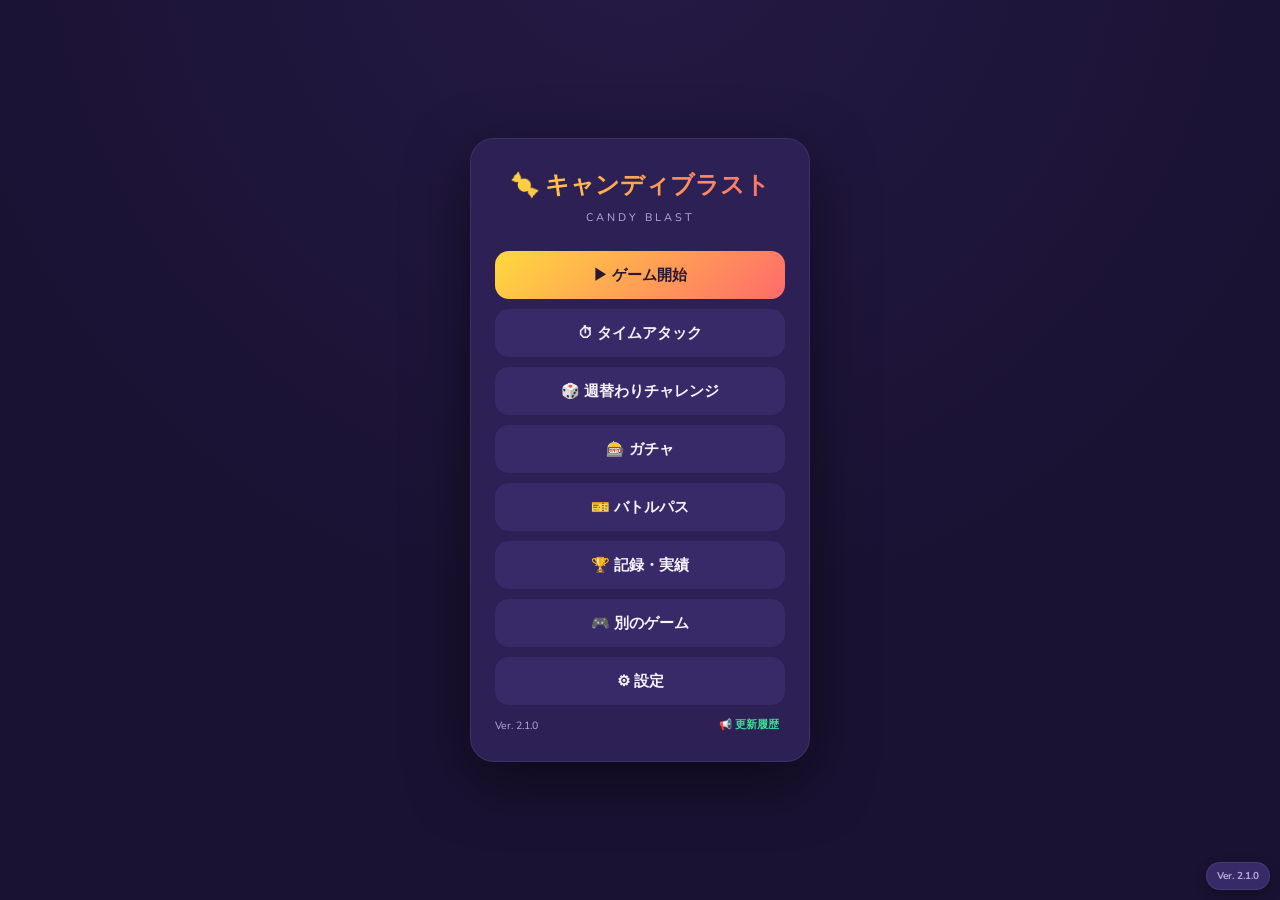
==== commit 419ac722: "Update index.html" ====
--- a/index.html
+++ b/index.html
@@ -4,7 +4,7 @@
 <meta charset="UTF-8">
 <meta name="viewport" content="width=device-width, initial-scale=1.0, maximum-scale=1.0, user-scalable=no, viewport-fit=cover">
 <title>わんわんだふるごりらっぱ</title>
-<meta name="app-version" content="2026.09.07-2">
+<meta name="app-version" content="2026.10.08-1">
 <link rel="preconnect" href="https://fonts.googleapis.com">
 <link href="https://fonts.googleapis.com/css2?family=Baloo+2:wght@500;700;800&family=Nunito:wght@400;600;700;800&display=swap" rel="stylesheet">
 <link rel="stylesheet" href="styles.css">
@@ -23,13 +23,13 @@
 <button class="title-menu-btn" id="titleOtherGamesBtn">🎮 別のゲーム</button>
     <button class="title-menu-btn" id="titleSettingsBtn">⚙ 設定</button>
     <div class="title-version-row">
-      <span>Ver. 2.0.2</span>
+      <span>Ver. 2.1.0</span>
       <button id="titleChangelogBtn">📢 更新履歴</button>
     </div>
   </div>
 </div>
 
-<div id="versionBadge">Ver. 2.0.2</div>
+<div id="versionBadge">Ver. 2.1.0</div>
 <div id="changelogPanel"></div>
 <div id="eventCountdownBadge" style="display:none;"><span id="eventCountdownText">⏰ --:--:--</span></div>
 
@@ -138,6 +138,7 @@
   </div>
 </div>
 
+<script src="config.js"></script>
 <script src="script.js"></script>
 </body>
 </html>
--- a/styles.css
+++ b/styles.css
@@ -0,0 +1,674 @@
+  :root{
+    --bg-deep:#1a1233; --bg-deep2:#241a45;
+    --panel:#2c2054; --panel-light:#382a68;
+    --gold:#FFD93D; --coral:#FF6B6B; --mint:#3DDC97;
+    --blue:#4D96FF; --purple:#B18CFF; --pink:#FF6FB5; --lime:#C6E62D;
+    --text:#F5F3FF; --text-dim:#B7ADDA;
+  }
+  *{box-sizing:border-box; -webkit-tap-highlight-color:transparent;}
+  html,body{
+    margin:0; padding:0; height:100%;
+    background:radial-gradient(circle at 50% -10%, var(--bg-deep2), var(--bg-deep) 60%);
+    font-family:'Nunito', sans-serif; color:var(--text);
+    overflow:hidden; touch-action:none; user-select:none;
+    touch-action: pan-x pan-y;
+    -webkit-text-size-adjust: 100%;
+  }
+  img, canvas, video, iframe { max-width:100%; touch-action:none; }
+  #titleScreen{ position:fixed; inset:0; z-index:500; display:flex; align-items:center; justify-content:center;
+    background:radial-gradient(circle at 50% -10%, var(--bg-deep2), var(--bg-deep) 60%); padding:20px;
+    padding-top:max(20px, env(safe-area-inset-top)); padding-bottom:max(20px, env(safe-area-inset-bottom)); }
+  #titleScreen.hidden{ display:none; }
+  .title-card{ width:100%; max-width:340px; background:var(--panel); border-radius:24px; padding:28px 24px;
+    box-shadow:0 20px 60px rgba(0,0,0,0.5); border:1px solid rgba(255,255,255,0.08); text-align:center; }
+  .title-logo{ font-family:'Baloo 2',sans-serif; font-weight:800; font-size:24px;
+    background:linear-gradient(90deg,var(--gold),var(--coral)); -webkit-background-clip:text; background-clip:text;
+    color:transparent; margin-bottom:4px; }
+  .title-sub{ font-size:11px; color:var(--text-dim); letter-spacing:3px; margin-bottom:26px; }
+  .title-menu-btn{ display:block; width:100%; padding:14px 0; margin-bottom:10px; border-radius:14px; border:none;
+    background:var(--panel-light); color:var(--text); font-size:15px; font-weight:800; cursor:pointer;
+    font-family:'Nunito',sans-serif; }
+  .title-menu-btn.primary{ background:linear-gradient(135deg,var(--gold),var(--coral)); color:#2a1730; }
+  .title-menu-btn:active{ transform:scale(0.97); }
+  .title-version-row{ margin-top:12px; display:flex; justify-content:space-between; align-items:center;
+    font-size:10.5px; color:var(--text-dim); }
+  .title-version-row button{ background:none; border:none; color:var(--mint); font-size:10.5px; font-weight:800; cursor:pointer; }
+  #versionBadge{ position:fixed; right:10px; bottom:max(10px, env(safe-area-inset-bottom)); z-index:600;
+    background:var(--panel-light); color:var(--text-dim); font-size:10px; font-weight:700; padding:6px 10px;
+    border-radius:20px; cursor:pointer; box-shadow:0 4px 12px rgba(0,0,0,0.3); border:1px solid rgba(255,255,255,0.08); }
+  #versionBadge:active{ background:var(--purple); }
+  #changelogPanel{ position:fixed; right:10px; bottom:44px; z-index:600; width:min(280px, 82vw);
+    max-height:50vh; overflow-y:auto; background:var(--panel); border-radius:14px; padding:12px;
+    box-shadow:0 12px 30px rgba(0,0,0,0.45); border:1px solid rgba(255,255,255,0.08); display:none; }
+  #changelogPanel.show{ display:block; }
+  #changelogPanel h4{ margin:0 0 8px; color:var(--gold); font-size:13px; }
+  #changelogPanel .cl-entry{ font-size:11.5px; color:var(--text-dim); margin-bottom:8px; line-height:1.6; }
+  #changelogPanel .cl-entry b{ color:var(--text); display:block; margin-bottom:2px; }
+  #eventCountdownBadge{ position:fixed; right:10px; top:max(10px, env(safe-area-inset-top)); z-index:600;
+    background:linear-gradient(135deg,var(--gold),var(--coral)); color:#2a1730; font-size:11px; font-weight:800;
+    padding:7px 12px; border-radius:20px; cursor:pointer; box-shadow:0 4px 12px rgba(0,0,0,0.35); }
+  #eventCountdownBadge:active{ filter:brightness(0.9); }
+  #app{ display:flex; flex-direction:column; align-items:center; height:100%; width:100%;
+    padding: max(10px, env(safe-area-inset-top)) 12px max(10px, env(safe-area-inset-bottom)); gap:8px; }
+  header{ width:100%; max-width:520px; display:flex; align-items:center; justify-content:space-between; padding:4px 6px; gap:8px; flex-wrap:wrap; row-gap:6px; }
+  .title-wrap{ display:flex; flex-direction:column; gap:1px; flex-shrink:0; }
+.title{ 
+    font-family:'Baloo 2', sans-serif; font-weight:800; font-size:clamp(13px, 2.8vw, 18px);
+    color:var(--gold);                             /* ★保険の色（背景が効かなかった時用） */
+    background:linear-gradient(90deg, var(--gold), var(--pink)); 
+    -webkit-background-clip:text; background-clip:text;
+    -webkit-text-fill-color:transparent;           /* ★color ではなくこちらを使う */
+    cursor: pointer;
+    padding: 2px 6px;
+    border-radius: 8px;
+transition: filter 0.2s ease;
+    display: inline-flex;
+    align-items: center;
+    gap: 3px;
+    line-height: 1.3;
+    white-space:nowrap;
+  }
+.title:hover{ filter: brightness(1.25); }
+  .title .back-arrow{ font-family:-apple-system,BlinkMacSystemFont,"Segoe UI",Helvetica,Arial,sans-serif; font-size:0.9em; }
+  .mode-badge{ font-size:9px; color:var(--text-dim); font-weight:700; letter-spacing:0.2px; white-space:nowrap; }
+  .header-right{ display:flex; align-items:center; gap:4px; flex-shrink:0; flex-wrap:wrap; justify-content:flex-end; row-gap:6px; }
+  .icon-btn{ width:32px;height:32px;border-radius:10px; background:var(--panel-light); position:relative;
+    border:1px solid rgba(255,255,255,0.08); display:flex;align-items:center;justify-content:center; font-size:14px; cursor:pointer; flex-shrink:0; }
+  .pill-btn{ height:32px; border-radius:10px; background:var(--panel-light); border:1px solid rgba(255,255,255,0.08);
+    display:flex; align-items:center; gap:4px; padding:0 8px; font-size:11px; font-weight:700; cursor:pointer; color:var(--text); white-space:nowrap; }
+  .unread-dot{ position:absolute; top:1px; right:1px; width:9px; height:9px; border-radius:50%;
+    background:#fff; box-shadow:0 0 5px rgba(255,255,255,0.9), 0 0 0 2px var(--panel-light); display:none; }
+  .unread-dot.show{ display:block; }
+  .mention-badge{ position:absolute; top:-6px; right:-6px; min-width:16px; height:16px; padding:0 3px;
+    border-radius:8px; background:var(--coral); color:#fff; font-size:10px; font-weight:800; z-index:2;
+    display:none; align-items:center; justify-content:center; line-height:1; box-shadow:0 0 0 2px var(--bg-deep); }
+  .mention-badge.show{ display:flex; }
+
+  .scoreboard{ width:100%; max-width:520px; display:flex; gap:8px; }
+  .score-card{ flex:1; background:var(--panel); border-radius:16px; padding:7px 10px; text-align:center;
+    border:1px solid rgba(255,255,255,0.06); }
+  .score-card .label{ font-size:10px; letter-spacing:1.2px; color:var(--text-dim); font-weight:700; text-transform:uppercase; }
+  .score-card .value{ font-family:'Baloo 2', sans-serif; font-size:clamp(18px,4.6vw,24px); font-weight:700; color:var(--gold); line-height:1.2; }
+  .score-card.best .value{ color:var(--mint); }
+  .score-card.coins .value{ color:var(--gold); }
+  .score-card.timer .value{ color:var(--coral); }
+  .score-card.timer.urgent .value{ color:#FF3355; animation:pulseUrgent 0.6s ease-in-out infinite; }
+  @keyframes pulseUrgent{ 0%,100%{ opacity:1; } 50%{ opacity:0.4; } }
+
+  #board-wrap{ position:relative; width:min(90vw, 54vh, 460px); aspect-ratio:1/1; }
+  /* 🎰 ガチャ限定スキン専用の虹色シマーエフェクト(装備中のみ盤面に重ねて表示) */
+  .gacha-shimmer-active #board::after, .gacha-shimmer-active #tetrisBoard::after{
+    content:''; position:absolute; inset:0; pointer-events:none; border-radius:inherit; z-index:5;
+    background:linear-gradient(115deg, transparent 30%, rgba(255,255,255,0.4) 48%, rgba(255,255,255,0.6) 50%, rgba(255,255,255,0.4) 52%, transparent 70%);
+    background-size:250% 250%;
+    animation:gachaShimmerSweep 3.2s ease-in-out infinite;
+    mix-blend-mode:overlay;
+  }
+  @keyframes gachaShimmerSweep{
+    0%{ background-position:200% 200%; }
+    100%{ background-position:-50% -50%; }
+  }
+
+  /* ===== 🆕 アニメーションスキン: ブロック自体が常時動き続ける新しい種類のスキン ===== */
+  /* パン(流れる): 多色グラデーションを大きめのbackground-sizeで敷き、position をゆっくり往復させる */
+  body[data-living-anim="pan"] .cell.filled,
+  body[data-living-anim="pan"] .tetris-cell.filled{
+    background-size:280% 280% !important;
+    animation:livingSkinPan 5s ease-in-out infinite;
+  }
+  @keyframes livingSkinPan{
+    0%{ background-position:0% 50%; }
+    50%{ background-position:100% 50%; }
+    100%{ background-position:0% 50%; }
+  }
+  /* パルス(鼓動): 明るさとわずかな拡大縮小を心拍のようなリズムで繰り返す */
+  body[data-living-anim="pulse"] .cell.filled,
+  body[data-living-anim="pulse"] .tetris-cell.filled{
+    animation:livingSkinPulse 1.15s cubic-bezier(0.4,0,0.2,1) infinite;
+  }
+  @keyframes livingSkinPulse{
+    0%, 100%{ filter:brightness(1) saturate(1); transform:scale(1); }
+    18%{ filter:brightness(1.4) saturate(1.5); transform:scale(1.05); }
+    32%{ filter:brightness(1) saturate(1); transform:scale(1); }
+    46%{ filter:brightness(1.25) saturate(1.35); transform:scale(1.03); }
+    62%{ filter:brightness(1) saturate(1); transform:scale(1); }
+  }
+  /* 色相回転: 色そのものを渦のように連続的に回し続ける */
+  body[data-living-anim="hue"] .cell.filled,
+  body[data-living-anim="hue"] .tetris-cell.filled{
+    animation:livingSkinHue 4s linear infinite;
+  }
+  @keyframes livingSkinHue{
+    0%{ filter:hue-rotate(0deg); }
+    100%{ filter:hue-rotate(360deg); }
+  }
+  #board{ position:relative; width:100%; height:100%; display:grid; grid-template-columns:repeat(8,1fr);
+    grid-template-rows:repeat(8,1fr); gap:4px; background:var(--panel); border-radius:20px; padding:8px;
+    box-shadow: 0 10px 30px rgba(0,0,0,0.35), inset 0 0 0 1px rgba(255,255,255,0.05); }
+  .cell{ border-radius:7px; background:rgba(255,255,255,0.055); position:relative; transition:background 0.12s ease; }
+  .cell.filled{ box-shadow: inset 0 3px 6px rgba(255,255,255,0.35), inset 0 -4px 8px rgba(0,0,0,0.25); }
+  .cell.preview-ok{ background: rgba(61,220,151,0.35); }
+  .cell.preview-bad{ background: rgba(255,107,107,0.35); }
+  @keyframes popIn{ 0%{ transform:scale(0.5); opacity:0.4; } 60%{ transform:scale(1.08); opacity:1; } 100%{ transform:scale(1); } }
+  .cell.just-placed{ animation:popIn 0.18s ease-out; }
+  @keyframes clearFlash{ 0%{ filter:brightness(1); transform:scale(1); opacity:1; } 40%{ filter:brightness(2.2); transform:scale(1.12); }
+    100%{ filter:brightness(2.2); transform:scale(0.2); opacity:0; } }
+  .cell.clearing{ animation:clearFlash 0.38s ease-in forwards; z-index:5; }
+
+  #tray{ width:100%; max-width:520px; display:flex; justify-content:space-between; align-items:center; gap:6px;
+    background:var(--panel); border-radius:20px; padding:10px; min-height:90px; box-shadow: inset 0 0 0 1px rgba(255,255,255,0.05); }
+  .tray-slot{ flex:1; display:flex; align-items:center; justify-content:center; min-height:74px; border-radius:14px; position:relative; }
+  .tray-slot.dragging-source{ opacity:0.15; }
+  .piece-grid{ display:grid; gap:3px; pointer-events:none; }
+  .piece-cell{ border-radius:6px; box-shadow: inset 0 2px 4px rgba(255,255,255,0.4), inset 0 -3px 5px rgba(0,0,0,0.2); }
+  .piece-cell.empty{ visibility:hidden; }
+
+  #ghost{ position:fixed; left:0; top:0; display:grid; gap:4px; pointer-events:none; z-index:999;
+    filter:drop-shadow(0 10px 16px rgba(0,0,0,0.45)); }
+  .ghost-cell{ border-radius:7px; box-shadow: inset 0 3px 6px rgba(255,255,255,0.4), inset 0 -4px 8px rgba(0,0,0,0.25); }
+  .ghost-cell.empty{ visibility:hidden; }
+
+  .combo-text{ position:absolute; left:50%; top:38%; transform:translate(-50%,-50%) scale(0.4);
+    font-family:'Baloo 2', sans-serif; font-weight:800; font-size:clamp(20px,6.5vw,34px); color:var(--gold);
+    text-shadow:0 0 12px rgba(255,217,61,0.8), 0 3px 0 rgba(0,0,0,0.35); opacity:0; z-index:20; white-space:nowrap; pointer-events:none; text-align:center; }
+  @keyframes comboPop{ 0%{ opacity:0; transform:translate(-50%,-50%) scale(0.4) rotate(-4deg); }
+    25%{ opacity:1; transform:translate(-50%,-50%) scale(1.15) rotate(2deg); }
+    70%{ opacity:1; transform:translate(-50%,-60%) scale(1.0) rotate(0deg); }
+    100%{ opacity:0; transform:translate(-50%,-90%) scale(0.9) rotate(0deg); } }
+  .combo-text.show{ animation:comboPop 0.9s ease-out forwards; }
+  .combo-text.bonus{ animation:comboPop 0.9s ease-out forwards; color:var(--mint); }
+  .combo-text.mega{ font-size:clamp(26px,9vw,46px); text-shadow:0 0 22px rgba(255,217,61,0.95), 0 0 40px rgba(255,111,181,0.6), 0 3px 0 rgba(0,0,0,0.4); }
+
+  /* ===================== テトリスモード ===================== */
+
+#tetris-wrap{
+    display:none;
+    width:100%;
+    max-width:520px;
+    flex-direction:column;
+    align-items:center;
+    gap:8px;
+  }
+  #tetris-wrap, #tetris-wrap *{
+    touch-action:none; user-select:none; -webkit-user-select:none; -webkit-touch-callout:none;
+    -webkit-tap-highlight-color:transparent;
+  }
+.tetris-layout{
+    display:flex;
+    gap:10px;
+    width:100%;
+    justify-content:center;
+    align-items:flex-start;
+    position:relative;
+  }
+#tetrisBoard{
+    position:relative;
+    height: min(56dvh, 460px);
+    width: auto;
+    aspect-ratio:1/2;
+    display:grid;
+    grid-template-columns:repeat(10,1fr);
+    grid-template-rows:repeat(20,1fr);
+    gap:2px;
+    background:var(--panel);
+    border-radius:16px;
+    padding:6px;
+    flex-shrink: 0;
+    box-shadow: 0 10px 30px rgba(0,0,0,0.35), inset 0 0 0 1px rgba(255,255,255,0.05);
+  }
+  .tetris-cell.ghost{ background:rgba(255,255,255,0.16); }
+  .tetris-cell.clearing{ animation:clearFlash 0.32s ease-in forwards; z-index:5; }
+  .tetris-side{ display:flex; flex-direction:column; gap:10px; min-width:78px; flex-shrink:0; position:relative; }
+  .tetris-next-label{ font-size:10px; letter-spacing:1px; color:var(--text-dim); font-weight:700; text-align:center; }
+  #tetrisNext{ background:var(--panel); border-radius:12px; padding:6px; display:grid; grid-template-columns:repeat(4,1fr);
+    grid-template-rows:repeat(4,1fr); gap:2px; width:72px; height:72px; box-shadow:inset 0 0 0 1px rgba(255,255,255,0.05); }
+  #tetrisHoldBox{ background:var(--panel); border-radius:12px; padding:6px; display:grid; grid-template-columns:repeat(4,1fr);
+    grid-template-rows:repeat(4,1fr); gap:2px; width:72px; height:72px; box-shadow:inset 0 0 0 1px rgba(255,255,255,0.05); }
+  #tetrisHoldBox.used{ opacity:0.4; }
+  .tetris-next-cell{ border-radius:2px; }
+  .tetris-next-cell.empty{ background:transparent; }
+  .tetris-info{ background:var(--panel); border-radius:12px; padding:8px; font-size:10px; color:var(--text-dim);
+    font-weight:700; text-align:center; display:flex; flex-direction:column; gap:6px; box-shadow:inset 0 0 0 1px rgba(255,255,255,0.05); }
+  .tetris-info b{ display:block; color:var(--gold); font-size:16px; font-family:'Baloo 2',sans-serif; margin-top:1px; }
+  .tetris-help-btn{ background:var(--panel-light); border-radius:10px; padding:6px 4px; font-size:9.5px; font-weight:800;
+    color:var(--text-dim); text-align:center; cursor:pointer; }
+  .tetris-help-btn:active{ background:var(--purple); }
+  .tetris-help-panel{ display:none; position:absolute; right:0; top:0; z-index:50; width:220px;
+    background:var(--panel); border-radius:14px; padding:12px; font-size:11px; color:var(--text-dim); line-height:1.7;
+    box-shadow:0 12px 30px rgba(0,0,0,0.5); border:1px solid rgba(255,255,255,0.1); }
+  .tetris-help-panel.show{ display:block; }
+  .tetris-help-panel b{ color:var(--gold); display:block; margin-bottom:4px; font-size:12px; }
+.tetris-controls{
+    width:100%;
+    display:grid;
+    grid-template-columns:repeat(4,1fr);
+    gap:8px;
+    flex-shrink: 0;
+  }
+  .tetris-btn{ background:var(--panel-light); border:1px solid rgba(255,255,255,0.08); border-radius:14px;
+    padding:16px 0; font-size:22px; font-weight:800; color:var(--text); text-align:center; cursor:pointer;
+    user-select:none; touch-action:none; }
+  .tetris-btn:active{ background:var(--purple); }
+  .tetris-btn.wide{ grid-column:span 4; font-size:14px; padding:13px 0; }
+  .tetris-btn.hard{ background:linear-gradient(135deg, var(--gold), var(--coral)); color:#2a1730; }
+  .tetris-btn.hold{ font-size:12px; }
+
+  /* iPad横画面など、横長で高さが低いビューポートではハードドロップ等が画面外に隠れてしまうため、
+     ボード＋操作パネルを横並びレイアウトに切り替えて画面内に収める */
+ /* 画面の高さが低いときは自動でボードを縮める(縦向き含む) */
+
+/* 画面の高さが低いほど、ボードを自動で縮める */
+  @media (max-height: 820px){
+    #tetrisBoard{ height: min(50dvh, 420px); }
+  }
+  @media (max-height: 700px){
+    #tetrisBoard{ height: min(46dvh, 360px); }
+  }
+  @media (max-height: 600px){
+    #tetrisBoard{ height: min(42dvh, 300px); }
+  }
+
+  /* iPad横画面など、横長で高さが低いビューポートは横並びレイアウトに切り替え */
+  @media (orientation: landscape) and (max-height: 700px){
+    #tetris-wrap{ flex-direction:row; align-items:center; justify-content:center; gap:16px; max-width:100%; }
+    .tetris-layout{ flex-direction:column; align-items:center; width:auto; }
+    #tetrisBoard{ height: min(82dvh, 460px); width:auto; }
+    .tetris-controls{ display:flex; flex-direction:column; width:150px; gap:8px; margin-top:0; flex-shrink: 0; }
+    .tetris-btn.wide{ grid-column:unset; }
+  }
+
+  .coin-float{ position:fixed; font-family:'Baloo 2',sans-serif; font-weight:700; color:var(--gold); font-size:18px;
+    z-index:40; pointer-events:none; text-shadow:0 2px 4px rgba(0,0,0,0.4); }
+  @keyframes coinFloat{ 0%{ opacity:1; transform:translateY(0);} 100%{ opacity:0; transform:translateY(-46px);} }
+
+  .confetti{ position:fixed; width:8px; height:8px; border-radius:2px; pointer-events:none; z-index:30; }
+  @keyframes confettiBurst{ to{ transform: translate(var(--dx), var(--dy)) rotate(var(--rot)); opacity:0; } }
+
+  #overlay, #modalOverlay{ position:fixed; inset:0; background:rgba(10,6,25,0.82); display:none; align-items:center; justify-content:center; z-index:200; padding:16px; }
+  #overlay.show, #modalOverlay.show{ display:flex; }
+  .panel-box{ background:var(--panel); border-radius:24px; padding:28px 24px; text-align:center; width:min(90vw, 360px);
+    box-shadow:0 20px 50px rgba(0,0,0,0.5); max-height:88vh; overflow-y:auto; }
+  .panel-box h2{ font-family:'Baloo 2', sans-serif; font-size:26px; margin:0 0 6px; color:var(--coral); }
+  .panel-box .final-score{ font-family:'Baloo 2', sans-serif; font-size:40px; color:var(--gold); margin:8px 0; }
+  .panel-box .sub{ color:var(--text-dim); font-size:13px; margin-bottom:16px; }
+  .primary-btn{ background:linear-gradient(135deg, var(--gold), var(--coral)); border:none; border-radius:16px;
+    padding:13px 26px; font-family:'Baloo 2', sans-serif; font-weight:700; font-size:16px; color:#2a1730; cursor:pointer; width:100%; margin-top:6px; }
+  .ghost-btn{ background:transparent; border:1px solid rgba(255,255,255,0.15); border-radius:16px; padding:11px 20px;
+    font-weight:700; font-size:14px; color:var(--text); cursor:pointer; width:100%; margin-top:8px; }
+
+  .tab-row{ display:flex; gap:6px; margin-bottom:16px; background:var(--panel-light); border-radius:14px; padding:4px; flex-wrap:wrap; }
+  .tab-btn{ flex:1; border:none; background:transparent; color:var(--text-dim); font-weight:700; font-size:13px;
+    padding:9px 4px; border-radius:11px; cursor:pointer; min-width:50px; }
+  .tab-btn.active{ background:var(--bg-deep); color:var(--gold); }
+  .auth-form{ display:none; flex-direction:column; gap:10px; text-align:left; }
+  .auth-form.active{ display:flex; }
+  .auth-form label{ font-size:12px; color:var(--text-dim); font-weight:700; }
+  .auth-form input{ width:100%; padding:11px 12px; border-radius:12px; border:1px solid rgba(255,255,255,0.12);
+    background:var(--bg-deep2); color:var(--text); font-size:15px; font-family:'Nunito',sans-serif; }
+  .auth-form input:focus{ outline:2px solid var(--gold); }
+  .auth-msg{ font-size:12.5px; min-height:16px; margin-top:2px; }
+  .auth-msg.error{ color:var(--coral); }
+  .auth-msg.ok{ color:var(--mint); }
+  .close-x{ position:absolute; top:14px; right:16px; font-size:20px; color:var(--text-dim); cursor:pointer; background:none; border:none; }
+
+  .records-grid{ display:grid; grid-template-columns:1fr 1fr; gap:8px; margin-bottom:10px; }
+  .record-box{ background:var(--panel-light); border-radius:14px; padding:10px; text-align:center; }
+  .record-box .rlabel{ font-size:10px; color:var(--text-dim); font-weight:700; margin-bottom:4px; }
+  .record-box .rval{ font-family:'Baloo 2',sans-serif; font-size:19px; font-weight:800; color:var(--gold); }
+  .achievement-item{ display:flex; align-items:center; gap:10px; background:var(--panel-light); border-radius:12px;
+    padding:10px 12px; margin-bottom:8px; opacity:0.55; }
+  .achievement-item.done{ opacity:1; }
+  .ach-icon{ font-size:18px; flex-shrink:0; }
+  .ach-label{ font-weight:800; font-size:13px; }
+  .ach-desc{ font-size:10.5px; color:var(--text-dim); }
+  .settings-row{ display:flex; align-items:center; justify-content:space-between; background:var(--panel-light);
+    border-radius:14px; padding:12px 14px; margin-bottom:10px; font-size:14px; font-weight:700; }
+  .settings-row input[type="range"]{ width:120px; }
+  .switch{ position:relative; display:inline-block; width:42px; height:24px; }
+  .switch input{ opacity:0; width:0; height:0; }
+  .switch-slider{ position:absolute; cursor:pointer; inset:0; background:var(--bg-deep2); border-radius:24px; transition:0.2s; }
+  .switch-slider::before{ content:''; position:absolute; height:18px; width:18px; left:3px; bottom:3px;
+    background:white; border-radius:50%; transition:0.2s; }
+  .switch input:checked + .switch-slider{ background:var(--mint); }
+  .switch input:checked + .switch-slider::before{ transform:translateX(18px); }
+  .ghost-btn.danger{ background:rgba(255,80,80,0.12); border:1px solid rgba(255,80,80,0.35); color:#FF7A7A; }
+
+  .quest-item{ background:var(--panel-light); border-radius:14px; padding:12px; text-align:left; margin-bottom:10px; }
+  .quest-item .qtitle{ font-weight:700; font-size:14px; margin-bottom:6px; }
+  .quest-bar-bg{ background:rgba(255,255,255,0.1); border-radius:8px; height:8px; overflow:hidden; margin-bottom:8px; }
+  .quest-bar-fill{ background:linear-gradient(90deg, var(--mint), var(--lime)); height:100%; border-radius:8px; transition:width 0.3s ease; }
+  .quest-foot{ display:flex; justify-content:space-between; align-items:center; font-size:12px; color:var(--text-dim); }
+  .claim-btn{ background:var(--gold); border:none; border-radius:10px; padding:6px 12px; font-weight:800; font-size:12px; color:#2a1730; cursor:pointer; }
+  .claim-btn:disabled{ background:rgba(255,255,255,0.15); color:var(--text-dim); cursor:default; }
+
+  .mode-card{ background:var(--panel-light); border-radius:14px; padding:12px; margin-bottom:8px; text-align:left;
+    cursor:pointer; border:2px solid transparent; transition:border-color 0.15s ease, background 0.15s ease; }
+  .mode-card.selected{ border-color:var(--gold); background:rgba(255,217,61,0.12); }
+  .mode-card-head{ display:flex; align-items:center; gap:8px; font-weight:800; font-size:16px; }
+  .mode-emoji{ font-size:22px; }
+  .coin-tag{ margin-left:auto; font-size:12px; font-weight:800; color:var(--gold); background:rgba(255,217,61,0.14);
+    border-radius:8px; padding:3px 8px; }
+  .size-row{ background:var(--panel-light); border-radius:14px; padding:12px; margin:10px 0 14px; }
+  .size-row input[type=range]{ width:100%; accent-color:var(--gold); margin-top:6px; }
+  .size-row input[type=range]:disabled{ opacity:0.4; }
+
+  .skin-swatches{ display:flex; gap:5px; }
+  .swatch{ width:20px; height:20px; border-radius:50%; box-shadow: inset 0 2px 3px rgba(255,255,255,0.4), inset 0 -2px 3px rgba(0,0,0,0.2); }
+
+  .admin-setting-item {
+    background: var(--panel-light);
+    border-radius: 14px;
+    padding: 12px;
+    margin-bottom: 10px;
+    text-align: left;
+  }
+  .admin-setting-item .label-row {
+    display: flex;
+    justify-content: space-between;
+    align-items: center;
+    margin-bottom: 6px;
+  }
+  .admin-setting-item .label-row span {
+    font-weight: 700;
+    font-size: 14px;
+  }
+  .admin-setting-item input[type="text"] {
+    width: 100%;
+    padding: 8px 12px;
+    border-radius: 10px;
+    border: 1px solid rgba(255,255,255,0.12);
+    background: var(--bg-deep2);
+    color: var(--text);
+    font-size: 14px;
+    font-family: 'Nunito', sans-serif;
+    margin-bottom: 6px;
+  }
+  .admin-setting-item input[type="text"]:focus {
+    outline: 2px solid var(--gold);
+  }
+  .toggle-switch {
+    position: relative;
+    width: 48px;
+    height: 28px;
+    background: rgba(255,255,255,0.15);
+    border-radius: 14px;
+    cursor: pointer;
+    transition: background 0.3s ease;
+    flex-shrink: 0;
+  }
+  .toggle-switch.active {
+    background: var(--gold);
+  }
+  .toggle-switch .knob {
+    position: absolute;
+    top: 3px;
+    left: 3px;
+    width: 22px;
+    height: 22px;
+    background: white;
+    border-radius: 50%;
+    transition: transform 0.3s ease;
+    box-shadow: 0 2px 4px rgba(0,0,0,0.3);
+  }
+  .toggle-switch.active .knob {
+    transform: translateX(20px);
+  }
+  .block-grid-preview {
+    display: grid;
+    gap: 2px;
+    margin-top: 4px;
+  }
+  .block-grid-preview .block-cell {
+    aspect-ratio: 1/1;
+    border-radius: 3px;
+    background: var(--gold);
+  }
+  .block-grid-preview .block-cell.empty {
+    background: transparent;
+  }
+  .cmd-output {
+    background: var(--bg-deep2);
+    border-radius: 10px;
+    padding: 10px;
+    margin-top: 6px;
+    font-size: 13px;
+    max-height: 150px;
+    overflow-y: auto;
+    white-space: pre-wrap;
+    color: var(--text-dim);
+    border: 1px solid rgba(255,255,255,0.05);
+    font-family: 'Courier New', monospace;
+    text-align: left;
+  }
+  .cmd-output .success { color: var(--mint); }
+  .cmd-output .error { color: var(--coral); }
+  .cmd-output .info { color: var(--gold); }
+  .ranking-tab-content { display: none; }
+  .ranking-tab-content.active { display: block; }
+
+  /* ===== フレンド／DM ===== */
+  .friend-item{ display:flex; align-items:center; gap:8px; background:var(--panel-light); border-radius:14px;
+    padding:10px 12px; margin-bottom:8px; text-align:left; }
+  .friend-item .fname{ font-weight:800; font-size:14px; flex:1; cursor:pointer; display:flex; align-items:center; }
+  .online-dot{ width:8px; height:8px; border-radius:50%; margin-right:6px; flex-shrink:0; }
+  .online-dot.on{ background:#3DDC84; box-shadow:0 0 5px #3DDC84; }
+  .online-dot.off{ background:#666; }
+  .announce-toast{ position:fixed; left:50%; top:-100px; transform:translateX(-50%); z-index:9999;
+    background:linear-gradient(135deg,var(--gold),var(--coral)); color:#2a1730; font-weight:800; font-size:13px;
+    padding:12px 16px; border-radius:14px; display:flex; align-items:center; gap:8px; max-width:90vw;
+    box-shadow:0 10px 30px rgba(0,0,0,0.4); transition:top 0.4s cubic-bezier(.34,1.56,.64,1); }
+  .announce-toast.show{ top:14px; }
+  .announce-toast .announce-text{ flex:1; word-break:break-word; }
+  .announce-toast .announce-close{ background:rgba(0,0,0,0.15); border:none; color:#2a1730; border-radius:50%;
+    width:20px; height:20px; font-size:11px; cursor:pointer; flex-shrink:0; }
+  .update-toast{ position:fixed; left:50%; bottom:-100px; transform:translateX(-50%); z-index:9999;
+    background:var(--panel-light); color:var(--text); font-weight:700; font-size:12.5px; padding:10px 14px;
+    border-radius:14px; display:flex; align-items:center; gap:10px; box-shadow:0 10px 30px rgba(0,0,0,0.4);
+    transition:bottom 0.4s cubic-bezier(.34,1.56,.64,1); border:1px solid rgba(255,255,255,0.1); }
+  .update-toast.show{ bottom:14px; }
+  .update-toast button{ background:linear-gradient(135deg,var(--mint),var(--blue)); border:none; color:#0a1a14;
+    font-weight:800; border-radius:10px; padding:6px 12px; cursor:pointer; font-size:12px; }
+  .friend-item .fsub{ font-size:11px; color:var(--text-dim); }
+  .friend-item .fbtn{ border:none; border-radius:10px; padding:6px 10px; font-weight:800; font-size:11px; cursor:pointer; flex-shrink:0; }
+  .fbtn.accept{ background:var(--mint); color:#0b2a1f; }
+  .fbtn.decline{ background:rgba(255,255,255,0.12); color:var(--text); }
+  .fbtn.remove{ background:var(--coral); color:#fff; }
+  .fbtn.dm{ background:var(--gold); color:#2a1730; }
+  .friend-add-row{ display:flex; gap:6px; margin-bottom:14px; }
+  .friend-add-row input{ flex:1; padding:10px 12px; border-radius:12px; border:1px solid rgba(255,255,255,0.12);
+    background:var(--bg-deep2); color:var(--text); font-size:14px; font-family:'Nunito',sans-serif; }
+  .friend-item .funread{ background:var(--coral); color:#fff; font-size:10px; font-weight:800; border-radius:8px;
+    padding:1px 6px; margin-left:4px; }
+  .dm-bubble-row{ display:flex; margin-bottom:6px; }
+  .dm-bubble-row.mine{ justify-content:flex-end; }
+  .dm-bubble-col{ max-width:78%; min-width:0; }
+  .dm-bubble{ display:inline-block; max-width:100%; padding:8px 12px; border-radius:14px; font-size:13.5px; word-break:break-word; overflow-wrap:break-word; text-align:left; }
+  .dm-bubble-row.mine .dm-bubble{ background:linear-gradient(135deg,var(--gold),var(--coral)); color:#2a1730; border-bottom-right-radius:4px; }
+  .dm-bubble-row:not(.mine) .dm-bubble{ background:var(--panel-light); border-bottom-left-radius:4px; }
+  .dm-time{ font-size:9px; color:var(--text-dim); margin-top:2px; }
+  .dm-thread-header{ display:flex; align-items:center; gap:10px; margin-bottom:10px; }
+  .dm-thread-back{ background:var(--panel-light); border:none; border-radius:10px; color:var(--text); font-size:16px;
+    width:36px; height:36px; flex-shrink:0; cursor:pointer; display:flex; align-items:center; justify-content:center; }
+  .dm-thread-avatar{ width:38px; height:38px; border-radius:50%; flex-shrink:0; display:flex; align-items:center; justify-content:center;
+    font-weight:800; font-size:15px; color:#2a1730; background:linear-gradient(135deg,var(--blue),var(--mint)); }
+  .dm-thread-title{ display:flex; flex-direction:column; }
+  .dm-thread-title b{ font-size:15px; color:var(--text); }
+  .dm-thread-title span{ font-size:10px; color:var(--text-dim); }
+  .friend-item.pending{ border-left:3px solid var(--coral); }
+  .friend-item.chat{ border-left:3px solid var(--blue); }
+  .mention-tag{ color:var(--gold); font-weight:800; }
+  .empty-hint{ text-align:center; color:var(--text-dim); font-size:13px; padding:16px 0; }
+
+  /* ===== 派手なコンボ演出 ===== */
+  @keyframes boardShake{ 0%,100%{ transform:translate(0,0); } 20%{ transform:translate(-4px,3px); }
+    40%{ transform:translate(4px,-3px); } 60%{ transform:translate(-3px,-2px); } 80%{ transform:translate(3px,2px); } }
+  #board-wrap.shake{ animation:boardShake 0.36s ease-in-out; }
+  @keyframes ringPulse{ 0%{ opacity:0.9; transform:translate(-50%,-50%) scale(0.2); } 100%{ opacity:0; transform:translate(-50%,-50%) scale(2.6); } }
+  .shock-ring{ position:absolute; left:50%; top:50%; width:60px; height:60px; border-radius:50%;
+    border:4px solid var(--gold); pointer-events:none; z-index:15; animation:ringPulse 0.6s ease-out forwards; }
+  @keyframes screenFlash{ 0%{ opacity:0.85; } 100%{ opacity:0; } }
+  .screen-flash{ position:fixed; inset:0; background:radial-gradient(circle at 50% 40%, rgba(255,255,255,0.9), rgba(255,217,61,0.35) 55%, transparent 80%);
+    pointer-events:none; z-index:150; animation:screenFlash 0.55s ease-out forwards; }
+  @keyframes starSpin{ 0%{ transform:translate(var(--sx0),var(--sy0)) rotate(0deg) scale(0.6); opacity:1; }
+    100%{ transform:translate(var(--sx1),var(--sy1)) rotate(360deg) scale(1.1); opacity:0; } }
+  .star-particle{ position:fixed; font-size:16px; pointer-events:none; z-index:32; animation:starSpin 0.8s ease-out forwards; }
+
+/* ===== 🎮 別のゲーム: Coming Soon 表示 ===== */
+.coming-soon{
+  display:flex;
+  align-items:center;
+  justify-content:center;
+  gap:10px;
+  margin:18px 0 6px;
+}
+.coming-soon .cs-line{
+  flex:1;
+  height:1px;
+  background:linear-gradient(90deg, transparent, var(--text-dim), transparent);
+  opacity:0.6;
+}
+.coming-soon .cs-text{
+  font-family:'Baloo 2', sans-serif;
+  font-weight:800;
+  font-size:14px;
+  letter-spacing:2px;
+  color:var(--text-dim);
+  white-space:nowrap;
+  animation:csPulse 2s ease-in-out infinite;
+}
+@keyframes csPulse{
+  0%, 100%{ opacity:0.55; }
+  50%{ opacity:1; }
+}
+
+/* ===================== テトリス VS AI ===================== */
+.tetris-vs-layout{
+  display:flex;
+  gap:8px;
+  justify-content:center;
+  align-items:flex-start;
+  width:100%;
+  position:relative;
+}
+.tetris-vs-side{
+  display:flex;
+  flex-direction:column;
+  align-items:center;
+  gap:4px;
+  flex-shrink:0;
+}
+.tetris-vs-label{
+  font-size:11px;
+  font-weight:800;
+  letter-spacing:0.5px;
+}
+.tetris-vs-label.you{ color:var(--mint); }
+.tetris-vs-label.ai{ color:var(--coral); }
+.tetris-vs-score{
+  font-family:'Baloo 2', sans-serif;
+  font-size:13px;
+  font-weight:700;
+  color:var(--gold);
+  display:flex;
+  gap:4px;
+  align-items:baseline;
+}
+.tetris-vs-score span{
+  font-size:9px;
+  color:var(--text-dim);
+  font-weight:700;
+  letter-spacing:0.5px;
+}
+.tetris-vs-score b{
+  font-size:15px;
+}
+
+#tetrisBoard, #tetrisAiBoard{
+  position:relative;
+  height: min(48dvh, 400px);
+  width: auto;
+  aspect-ratio:1/2;
+  display:grid;
+  grid-template-columns:repeat(10,1fr);
+  grid-template-rows:repeat(20,1fr);
+  gap:2px;
+  background:var(--panel);
+  border-radius:16px;
+  padding:6px;
+  flex-shrink: 0;
+  box-shadow: 0 10px 30px rgba(0,0,0,0.35), inset 0 0 0 1px rgba(255,255,255,0.05);
+}
+#tetrisAiBoard{
+  opacity:0.92;
+  box-shadow: 0 10px 30px rgba(0,0,0,0.35), inset 0 0 0 2px rgba(255,107,107,0.25);
+}
+#tetrisBoard{
+  box-shadow: 0 10px 30px rgba(0,0,0,0.35), inset 0 0 0 2px rgba(61,220,151,0.25);
+}
+
+.tetris-hud{
+  display:flex;
+  flex-direction:column;
+  align-items:center;
+  gap:6px;
+  min-width:70px;
+  flex-shrink:0;
+  padding-top:6px;
+}
+.vs-badge{
+  font-family:'Baloo 2', sans-serif;
+  font-size:16px;
+  font-weight:800;
+  color:var(--gold);
+  background:linear-gradient(135deg, var(--gold), var(--coral));
+  -webkit-background-clip:text;
+  background-clip:text;
+  -webkit-text-fill-color:transparent;
+  text-shadow:0 0 12px rgba(255,217,61,0.35);
+  padding:2px 0;
+}
+.tetris-hud-bottom{
+  width:100%;
+  display:flex;
+  justify-content:center;
+  position:relative;
+}
+.tetris-hud-bottom .tetris-help-btn{
+  width:120px;
+}
+
+/* 縦が狭い画面用：盤面をさらに縮小 */
+@media (max-height: 720px){
+  #tetrisBoard, #tetrisAiBoard{ height: min(42dvh, 340px); }
+}
+@media (max-height: 600px){
+  #tetrisBoard, #tetrisAiBoard{ height: min(36dvh, 280px); }
+}
+
+/* 縦向きスマホ（幅が狭い）でも2枚並ぶように微調整 */
+@media (max-width: 420px){
+  .tetris-vs-layout{ gap:4px; }
+  .tetris-hud{ min-width:56px; gap:4px; }
+  #tetrisHoldBox, #tetrisNext{ width:56px; height:56px; padding:4px; }
+  .vs-badge{ font-size:14px; }
+}
+
+/* ===================== テトリス ソロモード ===================== */
+/* ソロモード時はAI側とVSバッジを隠す */
+#tetris-wrap.solo-mode #tetrisAiSide,
+#tetris-wrap.solo-mode .vs-badge {
+  display: none;
+}
+#tetris-wrap.solo-mode .tetris-vs-layout {
+  justify-content: center;
+}
+/* ソロモード時はプレイヤー側の盤面を大きく */
+#tetris-wrap.solo-mode #tetrisBoard {
+  height: min(60dvh, 480px);
+}
+@media (max-height: 720px){
+  #tetris-wrap.solo-mode #tetrisBoard{ height: min(52dvh, 420px); }
+}
+@media (max-height: 600px){
+  #tetris-wrap.solo-mode #tetrisBoard{ height: min(44dvh, 340px); }
+}
